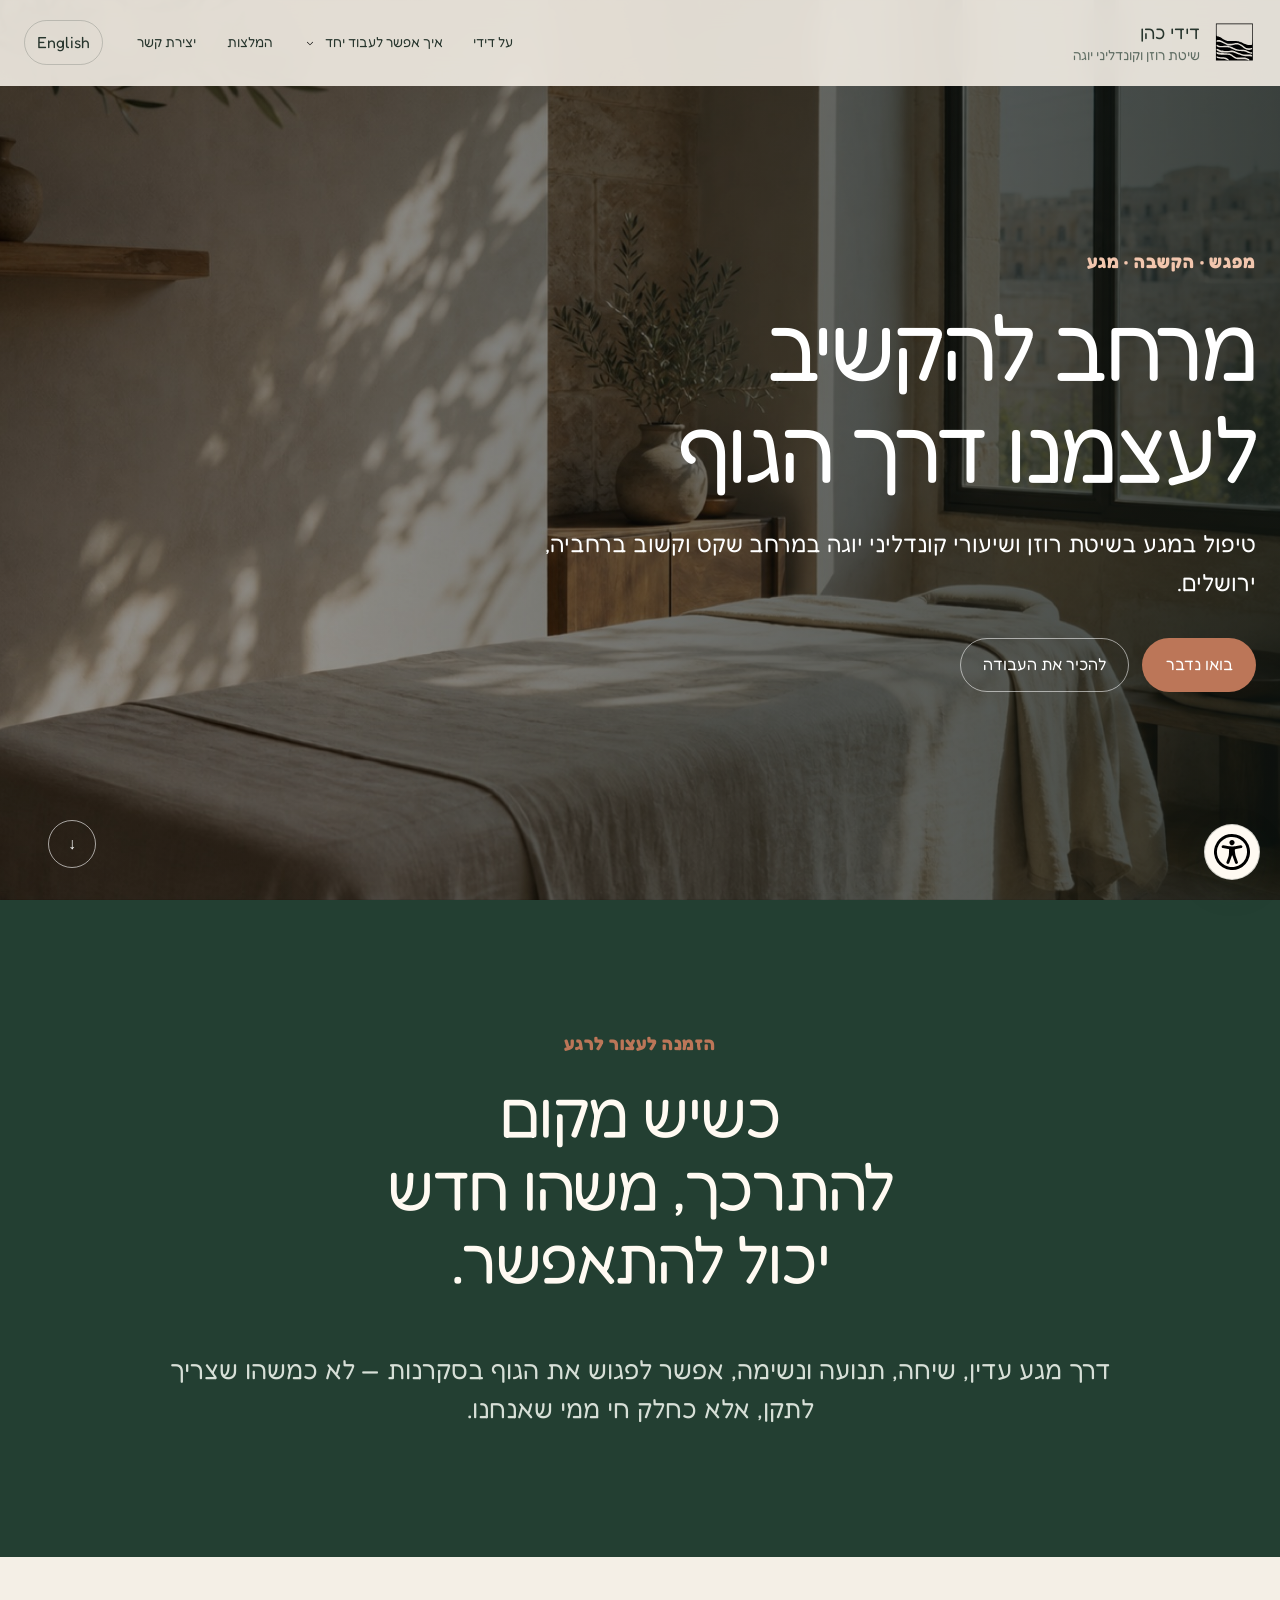
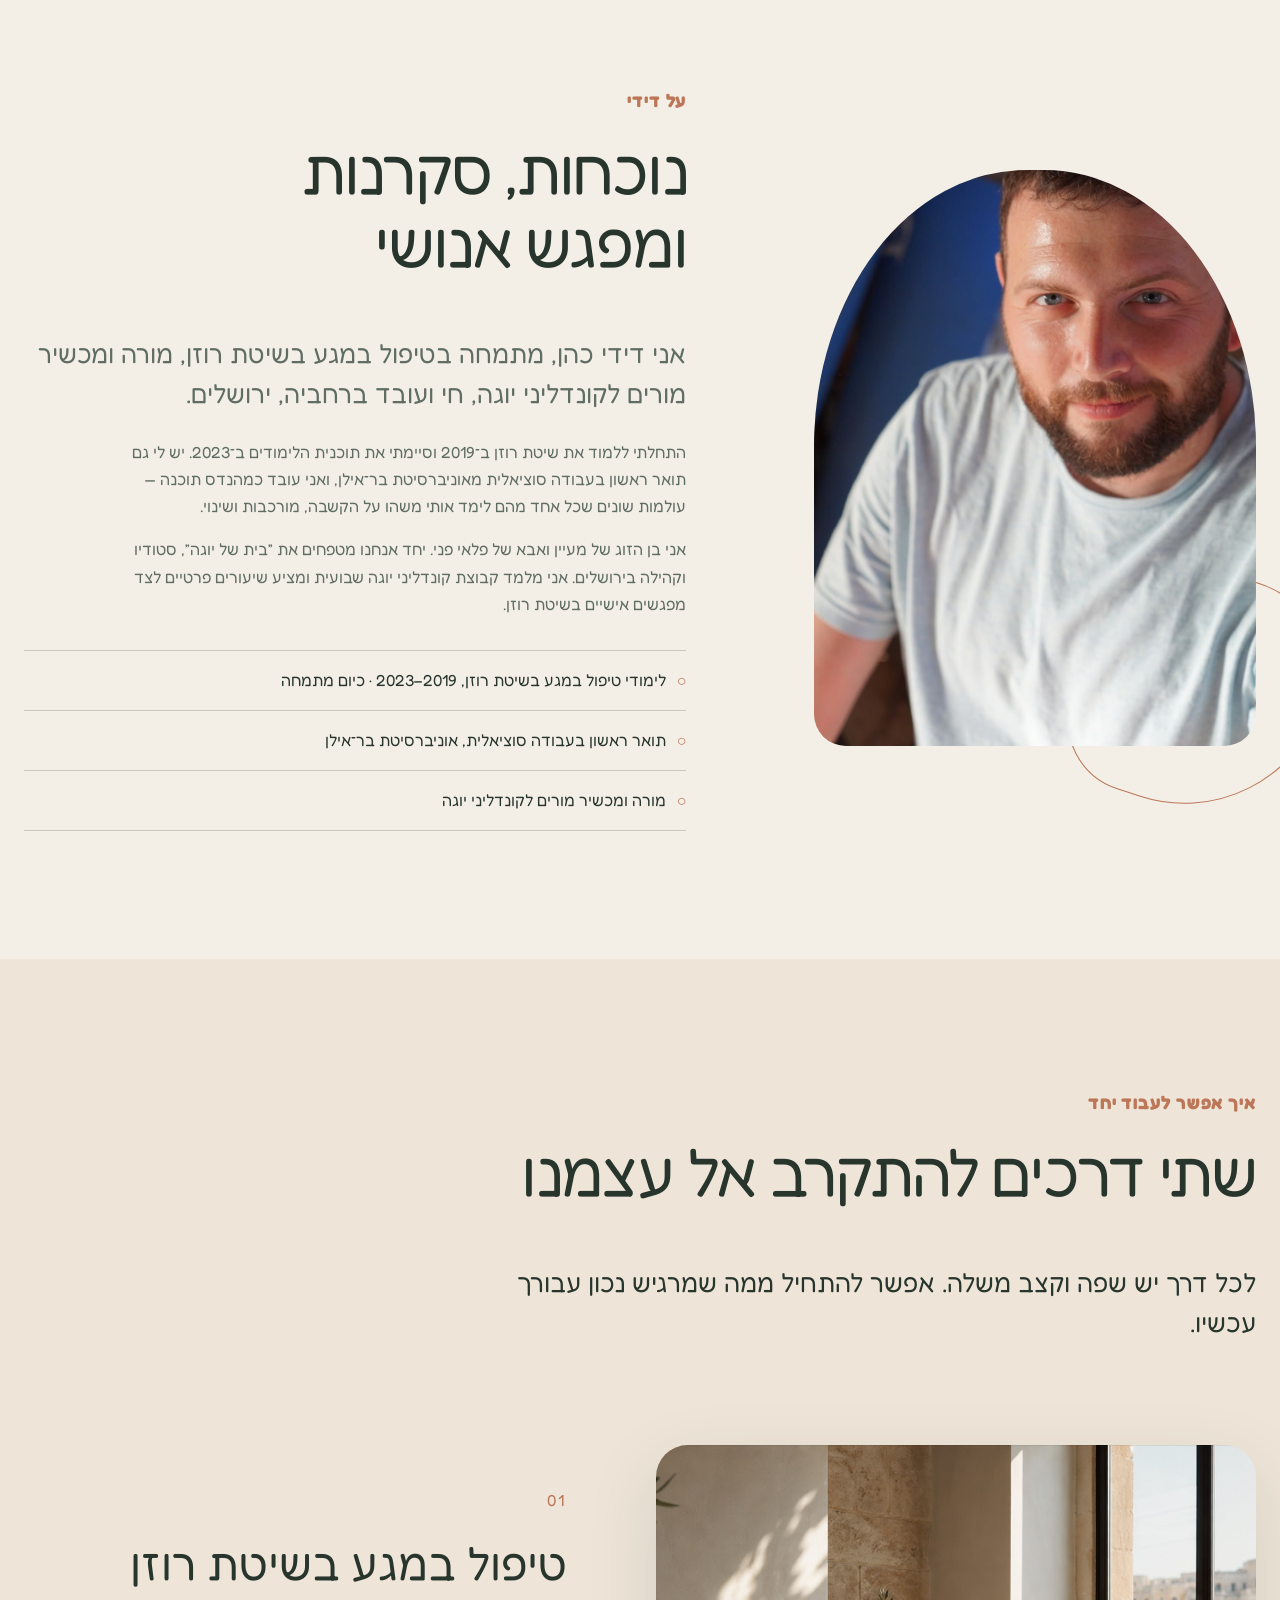
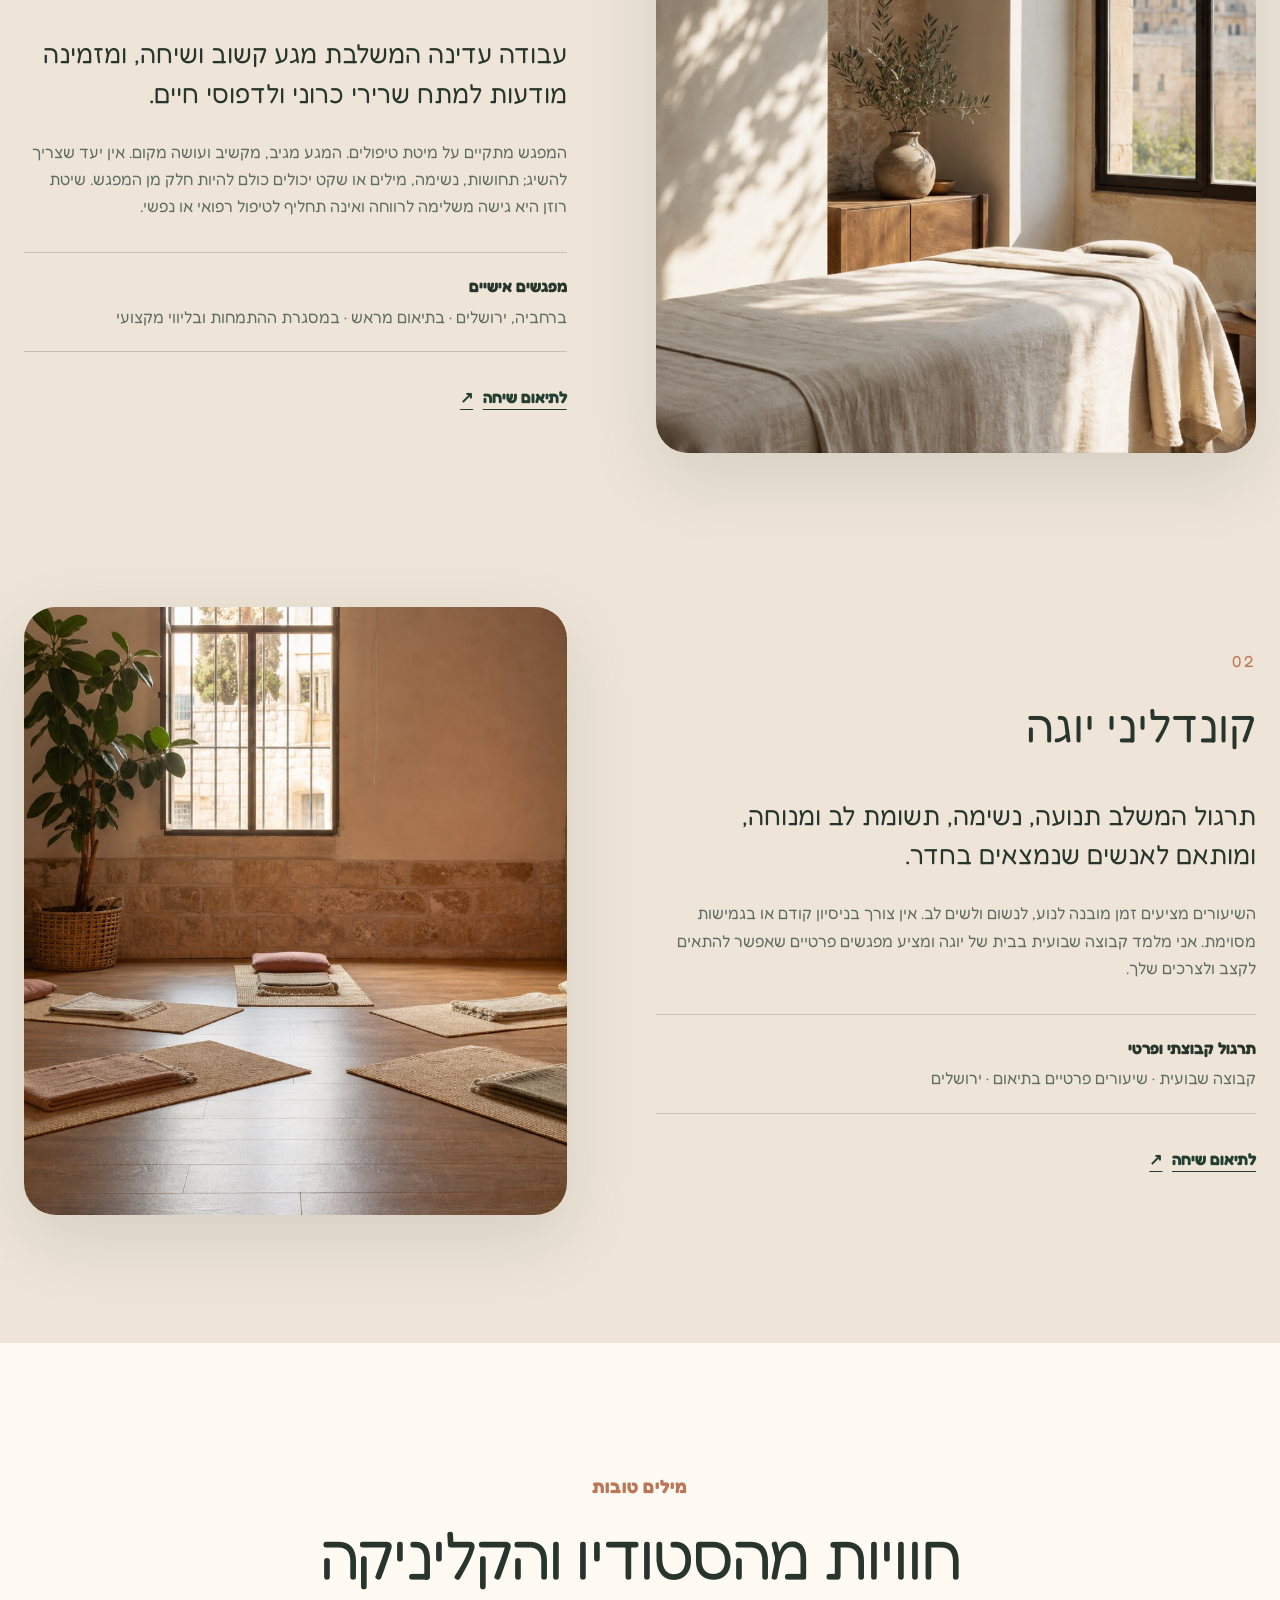
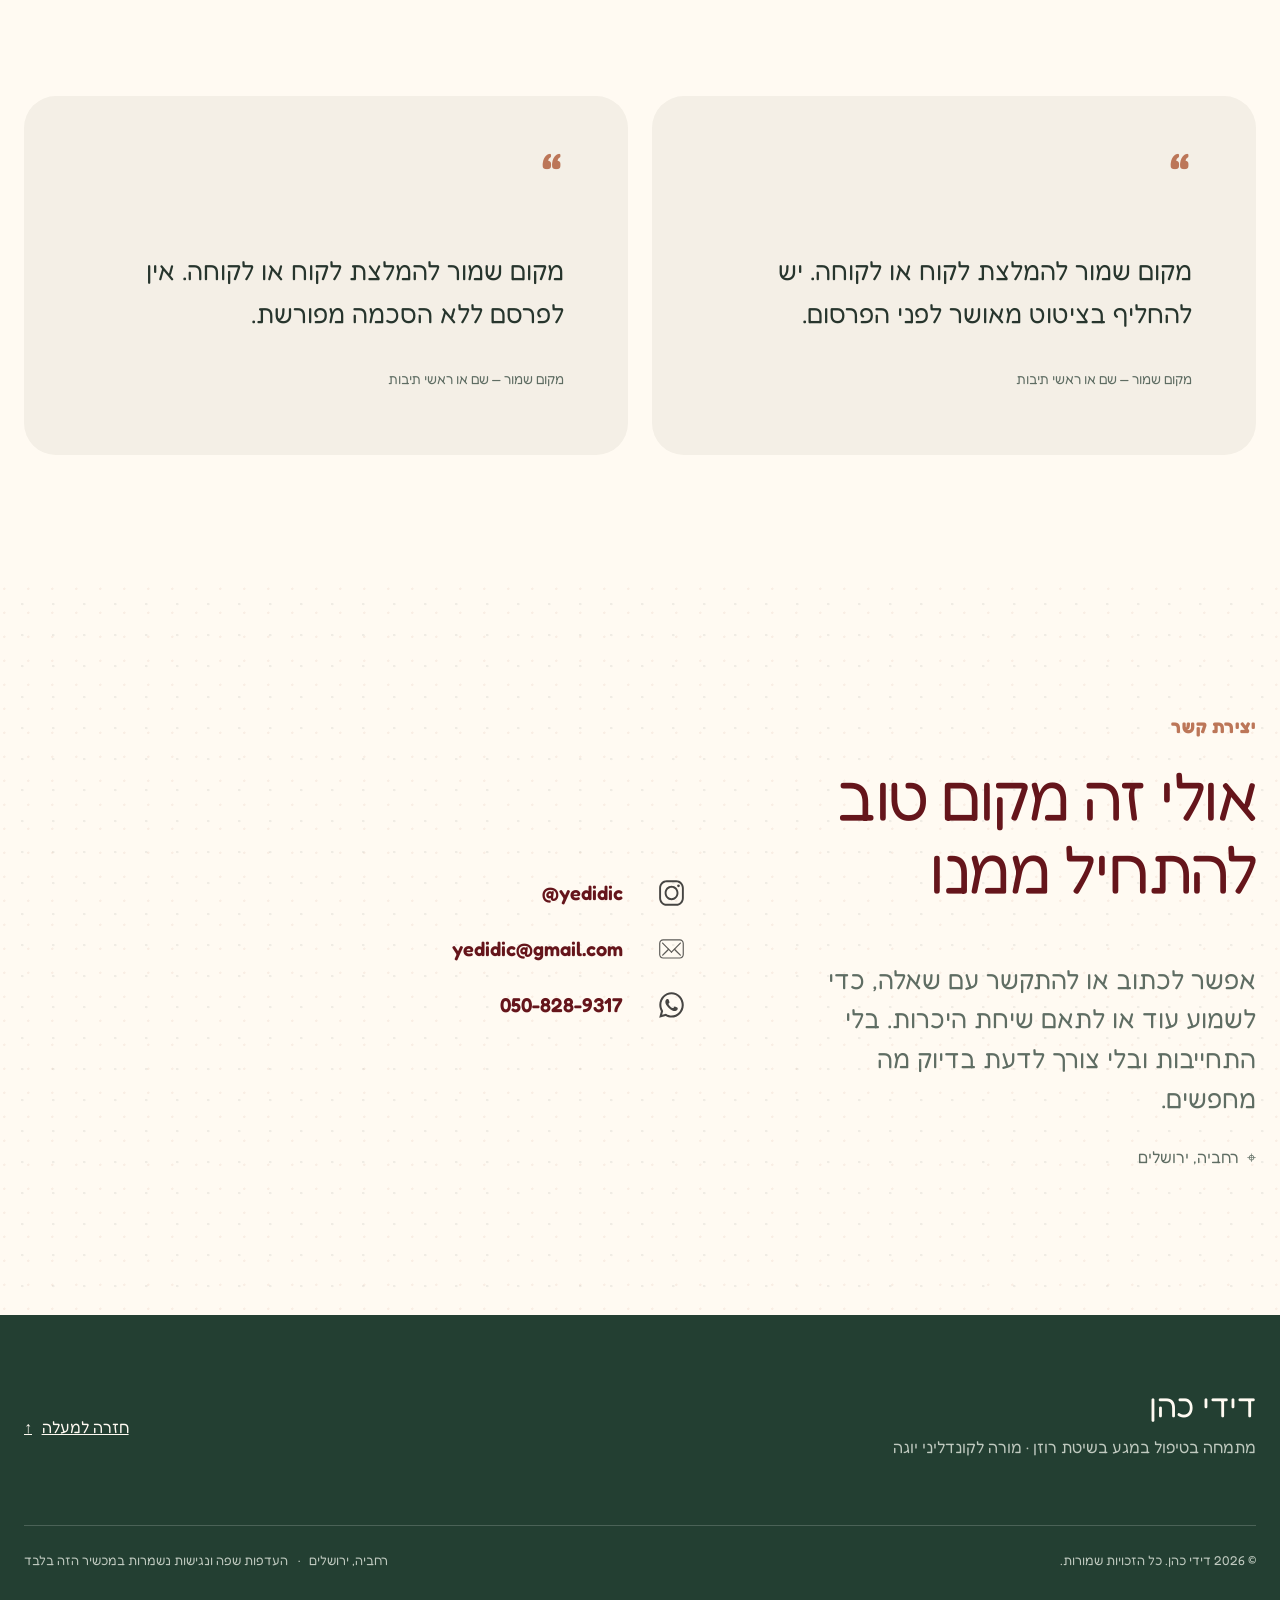
==== index.html @ ab50131e "Enhance accessibility panel close button styles for better usability" ====
<!doctype html>
<html lang="he" dir="rtl">
  <head>
    <meta charset="utf-8" />
    <meta name="viewport" content="width=device-width, initial-scale=1" />
    <meta name="theme-color" content="#f4efe6" />
    <meta
      name="description"
      content="Didi Cohen — Rosen Method Bodywork intern and Kundalini Yoga teacher in Rehavia, Jerusalem."
    />
    <meta property="og:type" content="website" />
    <meta
      property="og:title"
      content="Didi Cohen | Rosen Method &amp; Kundalini Yoga"
    />
    <meta
      property="og:description"
      content="A quiet space for body awareness, movement and meeting yourself."
    />
    <meta property="og:image" content="images/hero-room.jpg" />
    <link rel="canonical" href="https://example.com/" />
    <link
      rel="icon"
      href="images/rm-logo.svg?v=1"
      type="image/svg+xml"
      sizes="any"
    />
    <link
      rel="shortcut icon"
      href="images/rm-logo.svg?v=1"
      type="image/svg+xml"
    />
    <link rel="preconnect" href="https://fonts.googleapis.com" />
    <link rel="preconnect" href="https://fonts.gstatic.com" crossorigin />
    <link
      href="https://fonts.googleapis.com/css2?family=Fredoka:wght@300;400;500;600;700&amp;display=swap"
      rel="stylesheet"
    />
    <link rel="stylesheet" href="styles.css" />
    <title>Didi Cohen | Rosen Method &amp; Kundalini Yoga</title>
    <script type="application/ld+json" id="structured-data">
      {}
    </script>
    <script src="script.js" defer></script>
  </head>
  <body>
    <a class="skip-link" href="#main" data-i18n="a11y.skip"></a>

    <header class="site-header" id="top">
      <div class="shell header-inner">
        <a class="brand" href="#top" aria-label="" data-i18n-aria="brand.aria">
          <img
            class="brand-mark"
            src="images/rm-logo.svg"
            alt=""
            aria-hidden="true"
          />
          <span class="brand-copy">
            <strong data-i18n="brand.name"></strong>
            <small data-i18n="brand.role"></small>
          </span>
        </a>

        <button
          class="menu-toggle icon-button"
          type="button"
          aria-expanded="false"
          aria-controls="primary-navigation"
          data-i18n-aria="nav.openMenu"
        >
          <span></span><span></span><span></span>
        </button>

        <nav
          class="primary-nav"
          id="primary-navigation"
          aria-label=""
          data-i18n-aria="nav.aria"
        >
          <a href="#about" data-i18n="nav.about"></a>
          <div class="nav-group">
            <button
              class="nav-submenu-toggle"
              type="button"
              aria-expanded="false"
              aria-controls="services-menu"
            >
              <span data-i18n="nav.working"></span>
              <img
                class="submenu-chevron"
                src="icons/chevron-down.svg"
                alt=""
                aria-hidden="true"
              />
            </button>
            <div class="submenu" id="services-menu">
              <a href="#rosen" data-i18n="nav.rosen"></a>
              <a href="#yoga" data-i18n="nav.yoga"></a>
            </div>
          </div>
          <a href="#testimonials" data-i18n="nav.testimonials"></a>
          <a href="#contact" data-i18n="nav.contact"></a>
        </nav>

        <button
          class="language-switch"
          type="button"
          data-language-switch
          data-i18n="language.switch"
          data-i18n-aria="language.aria"
        ></button>
      </div>
    </header>

    <main id="main">
      <section class="hero" aria-labelledby="hero-title">
        <img
          class="hero-image"
          src="images/hero-room.jpg"
          alt=""
          data-i18n-alt="images.heroAlt"
        />
        <div class="hero-scrim"></div>
        <div class="shell hero-inner">
          <div class="hero-card reveal">
            <p class="eyebrow" data-i18n="hero.eyebrow"></p>
            <h1 id="hero-title" data-i18n="hero.title"></h1>
            <p class="hero-intro" data-i18n="hero.intro"></p>
            <div class="button-row">
              <a
                class="button button-primary"
                href="#contact"
                data-i18n="hero.primaryCta"
              ></a>
              <a
                class="button button-quiet"
                href="#working-together"
                data-i18n="hero.secondaryCta"
              ></a>
            </div>
          </div>
        </div>
        <a
          class="scroll-cue"
          href="#intro"
          aria-label=""
          data-i18n-aria="hero.scrollAria"
          ><span aria-hidden="true">↓</span></a
        >
      </section>

      <section class="intro section" id="intro" aria-labelledby="intro-title">
        <div class="shell narrow centered reveal">
          <p class="eyebrow" data-i18n="intro.eyebrow"></p>
          <h2 id="intro-title" data-i18n="intro.title"></h2>
          <p class="lead" data-i18n="intro.body"></p>
        </div>
      </section>

      <section class="about section" id="about" aria-labelledby="about-title">
        <div class="shell about-grid">
          <div class="about-visual reveal">
            <img
              class="about-portrait"
              src="images/didi.jpg"
              alt=""
              data-i18n-alt="images.didiAlt"
              loading="lazy"
            />
            <div class="organic-line"></div>
          </div>
          <div class="about-copy reveal">
            <p class="eyebrow" data-i18n="about.eyebrow"></p>
            <h2 id="about-title" data-i18n="about.title"></h2>
            <p class="lead" data-i18n="about.lead"></p>
            <p data-i18n="about.body1"></p>
            <p data-i18n="about.body2"></p>
            <ul
              class="credentials"
              aria-label=""
              data-i18n-aria="about.credentialsAria"
            >
              <li data-i18n="about.credential1"></li>
              <li data-i18n="about.credential2"></li>
              <li data-i18n="about.credential3"></li>
            </ul>
          </div>
        </div>
      </section>

      <section
        class="services section"
        id="working-together"
        aria-labelledby="services-title"
      >
        <div class="shell">
          <header class="section-heading reveal">
            <p class="eyebrow" data-i18n="services.eyebrow"></p>
            <h2 id="services-title" data-i18n="services.title"></h2>
            <p class="lead" data-i18n="services.intro"></p>
          </header>

          <article class="service-row reveal" id="rosen">
            <div class="service-image rosen-image">
              <img
                src="images/hero-room.jpg"
                alt=""
                data-i18n-alt="images.rosenAlt"
                loading="lazy"
              />
            </div>
            <div class="service-copy">
              <span class="service-number" aria-hidden="true">01</span>
              <h3 data-i18n="services.rosen.title"></h3>
              <p class="lead" data-i18n="services.rosen.lead"></p>
              <p data-i18n="services.rosen.body"></p>
              <div class="session-note">
                <strong data-i18n="services.rosen.noteTitle"></strong>
                <span data-i18n="services.rosen.note"></span>
              </div>
              <a class="text-link" href="#contact"
                ><span data-i18n="services.cta"></span
                ><span aria-hidden="true">↗</span></a
              >
            </div>
          </article>

          <article class="service-row service-row-reverse reveal" id="yoga">
            <div class="service-image">
              <img
                src="images/yoga-studio.jpg"
                alt=""
                data-i18n-alt="images.yogaAlt"
                loading="lazy"
              />
            </div>
            <div class="service-copy">
              <span class="service-number" aria-hidden="true">02</span>
              <h3 data-i18n="services.yoga.title"></h3>
              <p class="lead" data-i18n="services.yoga.lead"></p>
              <p data-i18n="services.yoga.body"></p>
              <div class="session-note">
                <strong data-i18n="services.yoga.noteTitle"></strong>
                <span data-i18n="services.yoga.note"></span>
              </div>
              <a class="text-link" href="#contact"
                ><span data-i18n="services.cta"></span
                ><span aria-hidden="true">↗</span></a
              >
            </div>
          </article>
        </div>
      </section>

      <section
        class="testimonials section"
        id="testimonials"
        aria-labelledby="testimonials-title"
      >
        <div class="shell">
          <header class="section-heading centered reveal">
            <p class="eyebrow" data-i18n="testimonials.eyebrow"></p>
            <h2 id="testimonials-title" data-i18n="testimonials.title"></h2>
            <p data-i18n="testimonials.placeholderNote"></p>
          </header>
          <div class="quote-grid">
            <figure class="quote-card reveal">
              <span class="quote-mark" aria-hidden="true">“</span>
              <blockquote data-i18n="testimonials.card1.quote"></blockquote>
              <figcaption data-i18n="testimonials.card1.author"></figcaption>
            </figure>
            <figure class="quote-card reveal">
              <span class="quote-mark" aria-hidden="true">“</span>
              <blockquote data-i18n="testimonials.card2.quote"></blockquote>
              <figcaption data-i18n="testimonials.card2.author"></figcaption>
            </figure>
          </div>
        </div>
      </section>

      <section
        class="contact section"
        id="contact"
        aria-labelledby="contact-title"
      >
        <div class="shell contact-grid">
          <div class="contact-copy reveal">
            <p class="eyebrow" data-i18n="contact.eyebrow"></p>
            <h2 id="contact-title" data-i18n="contact.title"></h2>
            <p class="lead" data-i18n="contact.body"></p>
            <p class="location">
              <span aria-hidden="true">⌖</span
              ><span data-i18n="contact.location"></span>
            </p>
          </div>
          <div class="contact-links reveal">
            <a data-contact="instagram" href="#">
              <span
                class="visually-hidden"
                data-i18n="contact.instagramLabel"
              ></span>
              <strong data-i18n="contact.instagramValue"></strong>
              <img
                class="contact-icon"
                src="icons/black-instagram-logo-3497.svg"
                alt=""
                aria-hidden="true"
              />
            </a>
            <a data-contact="email" href="#">
              <span
                class="visually-hidden"
                data-i18n="contact.emailLabel"
              ></span>
              <strong data-i18n="contact.emailValue"></strong>
              <img
                class="contact-icon"
                src="icons/mail-142.svg"
                alt=""
                aria-hidden="true"
              />
            </a>
            <a data-contact="whatsapp" href="#">
              <span
                class="visually-hidden"
                data-i18n="contact.whatsappLabel"
              ></span>
              <strong data-i18n="contact.whatsappValue"></strong>
              <img
                class="contact-icon"
                src="icons/whatsapp-4451.svg"
                alt=""
                aria-hidden="true"
              />
            </a>
          </div>
        </div>
      </section>
    </main>

    <footer class="site-footer">
      <div class="shell footer-main">
        <div>
          <strong data-i18n="brand.name"></strong>
          <p data-i18n="footer.status"></p>
        </div>
        <a href="#top" class="back-top"
          ><span data-i18n="footer.backTop"></span
          ><span aria-hidden="true">↑</span></a
        >
      </div>
      <div class="shell footer-meta">
        <span data-i18n="footer.copyright"></span>
        <div>
          <span data-i18n="footer.location"></span>
          <span aria-hidden="true">·</span>
          <span data-i18n="footer.storageNotice"></span>
        </div>
      </div>
    </footer>

    <button
      class="a11y-trigger floating-control"
      type="button"
      aria-expanded="false"
      aria-controls="a11y-panel"
      data-i18n-aria="a11y.openToolbar"
    >
      <img src="icons/accessibility-icon.svg" alt="" aria-hidden="true" />
    </button>
    <aside
      class="a11y-panel"
      id="a11y-panel"
      hidden
      aria-labelledby="a11y-title"
    >
      <div class="panel-header">
        <h2 id="a11y-title" data-i18n="a11y.title"></h2>
        <button
          class="panel-close"
          type="button"
          data-a11y-close
          data-i18n-aria="a11y.close"
        >
          <span>×</span>
        </button>
      </div>
      <div class="a11y-controls">
        <button type="button" data-a11y-action="font-up">
          <span aria-hidden="true">A+</span
          ><span data-i18n="a11y.fontUp"></span>
        </button>
        <button type="button" data-a11y-action="font-down">
          <span aria-hidden="true">A−</span
          ><span data-i18n="a11y.fontDown"></span>
        </button>
        <button type="button" data-a11y-action="contrast" aria-pressed="false">
          <span aria-hidden="true">◐</span
          ><span data-i18n="a11y.contrast"></span>
        </button>
        <button type="button" data-a11y-action="links" aria-pressed="false">
          <span aria-hidden="true">_</span><span data-i18n="a11y.links"></span>
        </button>
        <button type="button" data-a11y-action="motion" aria-pressed="false">
          <span aria-hidden="true">Ⅱ</span><span data-i18n="a11y.motion"></span>
        </button>
        <button type="button" data-a11y-action="reset">
          <span aria-hidden="true">↺</span><span data-i18n="a11y.reset"></span>
        </button>
      </div>
      <p class="panel-note" data-i18n="a11y.note"></p>
    </aside>

    <div class="live-region" aria-live="polite" aria-atomic="true"></div>
  </body>
</html>
---- styles.css ----
:root {
  --paper: #f4efe6;
  --paper-deep: #e9dfd0;
  --ink: #27352d;
  --ink-soft: #5f6d63;
  --forest: #233f32;
  --moss: #7d8c72;
  --clay: #bc7658;
  --cream: #fffaf2;
  --line: rgba(39, 53, 45, 0.2);
  --shadow: 0 24px 70px rgba(45, 54, 46, 0.13);
  --radius: 2rem;
  --font-scale: 1;
  --header-height: 5.4rem;
  color-scheme: light;
}

* {
  box-sizing: border-box;
}
html {
  scroll-behavior: smooth;
  scroll-padding-top: var(--header-height);
  font-size: calc(100% * var(--font-scale));
}
body {
  margin: 0;
  background: var(--paper);
  color: var(--ink);
  font-family: "Fredoka", Arial, sans-serif;
  line-height: 1.7;
}
body.menu-open {
  overflow: hidden;
}
img {
  display: block;
  width: 100%;
}
a {
  color: inherit;
}
button,
input {
  font: inherit;
}
button {
  color: inherit;
}
:focus-visible {
  outline: 3px solid var(--clay);
  outline-offset: 4px;
}
.visually-hidden {
  position: absolute;
  width: 1px;
  height: 1px;
  padding: 0;
  margin: -1px;
  overflow: hidden;
  clip: rect(0, 0, 0, 0);
  white-space: nowrap;
  border: 0;
}
::selection {
  background: var(--clay);
  color: white;
}

h1,
h2,
h3,
p {
  margin-top: 0;
}
h1,
h2,
h3 {
  font-family: "Fredoka", Arial, sans-serif;
  font-weight: 400;
  line-height: 1.14;
  text-wrap: balance;
}
h1 {
  font-size: clamp(3rem, 7vw, 6.8rem);
  letter-spacing: -0.045em;
}
h2 {
  font-size: clamp(2.3rem, 5vw, 4.8rem);
  letter-spacing: -0.035em;
}
h3 {
  font-size: clamp(2rem, 3.5vw, 3.4rem);
}
p {
  max-width: 65ch;
}

.shell {
  width: min(90rem, calc(100% - 3rem));
  margin-inline: auto;
}
.narrow {
  max-width: 60rem;
}
.centered {
  text-align: center;
  margin-inline: auto;
}

.centered .eyebrow {
  margin-inline: auto;
}
.section {
  padding-block: clamp(5.5rem, 10vw, 10rem);
}
.eyebrow {
  margin-bottom: 1.2rem;
  color: var(--clay);
  font-size: 1.125rem;
  font-weight: 700;
  letter-spacing: 0.17em;
  text-transform: uppercase;
}
html[dir="rtl"] .eyebrow {
  letter-spacing: 0.05em;
}
.lead {
  font-family: "Fredoka", Arial, sans-serif;
  font-size: clamp(1.25rem, 2vw, 1.65rem);
  line-height: 1.55;
}
.skip-link {
  position: fixed;
  z-index: 1000;
  inset-block-start: 0.75rem;
  inset-inline-start: 0.75rem;
  padding: 0.75rem 1rem;
  background: var(--ink);
  color: white;
  transform: translateY(-160%);
}
.skip-link:focus {
  transform: none;
}

.site-header {
  position: fixed;
  z-index: 50;
  inset: 0 0 auto;
  height: var(--header-height);
  background: rgba(244, 239, 230, 0.9);
  border-bottom: 1px solid transparent;
  backdrop-filter: blur(14px);
  transition:
    border-color 0.25s,
    box-shadow 0.25s;
}
.site-header.scrolled {
  border-color: var(--line);
  box-shadow: 0 8px 32px rgba(39, 53, 45, 0.06);
}
.header-inner {
  height: 100%;
  display: flex;
  align-items: center;
  gap: 2rem;
}
.brand {
  display: flex;
  align-items: center;
  gap: 0.8rem;
  text-decoration: none;
  margin-inline-end: auto;
}
.brand-mark {
  width: 2.7rem;
  height: 2.7rem;
  object-fit: contain;
  flex: 0 0 auto;
}
.brand-copy {
  display: grid;
  line-height: 1.1;
}
.brand-copy strong {
  font-family: "Fredoka", Arial, sans-serif;
  font-size: 1.125rem;
  font-weight: 400;
}
.brand-copy small {
  margin-top: 0.3rem;
  color: var(--ink-soft);
  font-size: 0.85rem;
}
.primary-nav {
  display: flex;
  align-items: center;
  gap: 1.6rem;
  font-size: 0.85rem;
}
.primary-nav > a,
.nav-submenu-toggle {
  text-decoration: none;
  border: 0;
  background: none;
  padding: 0.5rem 0.15rem;
  cursor: pointer;
}
.primary-nav > a:hover,
.nav-submenu-toggle:hover {
  color: var(--clay);
}
.nav-group {
  position: relative;
}
.nav-submenu-toggle {
  display: flex;
  align-items: center;
  gap: 0.4rem;
}
.submenu-chevron {
  width: 1rem;
  height: 1rem;
  transition: transform 0.2s ease;
}
.nav-submenu-toggle[aria-expanded="true"] .submenu-chevron {
  transform: rotate(180deg);
}
.submenu {
  position: absolute;
  inset-block-start: calc(100% + 0.6rem);
  inset-inline-start: 50%;
  min-width: 12rem;
  padding: 0.6rem;
  background: var(--cream);
  border: 1px solid var(--line);
  border-radius: 1rem;
  box-shadow: var(--shadow);
  transform: translate(-50%, 0.5rem);
  opacity: 0;
  visibility: hidden;
  transition: 0.2s;
}
html[dir="rtl"] .submenu {
  transform: translate(50%, 0.5rem);
}
.nav-group:hover .submenu,
.nav-group:focus-within .submenu,
.nav-group.is-open .submenu {
  opacity: 1;
  visibility: visible;
  transform: translate(-50%, 0);
}
html[dir="rtl"] .nav-group:hover .submenu,
html[dir="rtl"] .nav-group:focus-within .submenu,
html[dir="rtl"] .nav-group.is-open .submenu {
  transform: translate(50%, 0);
}
.submenu a {
  display: block;
  padding: 0.65rem 0.75rem;
  border-radius: 0.65rem;
  text-decoration: none;
}
.submenu a:hover {
  background: var(--paper);
}
.language-switch {
  min-width: 3.3rem;
  border: 1px solid var(--line);
  border-radius: 999px;
  padding: 0.5rem 0.75rem;
  background: transparent;
  cursor: pointer;
}
.language-switch:hover {
  border-color: var(--ink);
}
.menu-toggle {
  display: none;
}

.hero {
  position: relative;
  min-height: 100svh;
  display: flex;
  align-items: end;
  overflow: hidden;
  background: var(--forest);
}
.hero-image,
.hero-scrim {
  position: absolute;
  inset: 0;
  height: 100%;
  object-fit: cover;
}
.hero-scrim {
  background:
    linear-gradient(rgba(0, 0, 0, 0.4), rgba(0, 0, 0, 0.4)),
    linear-gradient(
      90deg,
      rgba(25, 40, 32, 0.05) 25%,
      rgba(25, 40, 32, 0.66) 100%
    );
}
html[dir="ltr"] .hero-scrim {
  background:
    linear-gradient(rgba(0, 0, 0, 0.4), rgba(0, 0, 0, 0.4)),
    linear-gradient(
      270deg,
      rgba(25, 40, 32, 0.05) 25%,
      rgba(25, 40, 32, 0.66) 100%
    );
}
.hero-inner {
  position: relative;
  z-index: 1;
  margin-top: auto;
  margin-bottom: auto;
  padding-block: calc(var(--header-height) + 5rem) clamp(4rem, 10vw, 8rem);
}
.hero-card {
  width: min(48rem, 70%);
  color: white;
}
.hero-card .eyebrow {
  color: #f2c6ae;
}
.hero-card h1 {
  margin-bottom: 1.5rem;
}
.hero-intro {
  font-size: clamp(1.15rem, 1.8vw, 1.45rem);
}
.button-row {
  display: flex;
  flex-wrap: wrap;
  gap: 0.8rem;
  margin-top: 2.2rem;
}
.button {
  display: inline-flex;
  align-items: center;
  justify-content: center;
  min-height: 3.2rem;
  padding: 0.8rem 1.4rem;
  border: 1px solid transparent;
  border-radius: 999px;
  text-decoration: none;
  cursor: pointer;
  transition:
    transform 0.2s,
    background 0.2s,
    color 0.2s;
}
.button:hover {
  transform: translateY(-2px);
}
.button-primary {
  background: var(--clay);
  color: #fff;
}
.button-primary:hover {
  background: #a96047;
}
.button-quiet {
  border-color: rgba(255, 255, 255, 0.55);
  color: white;
}
.button-quiet:hover {
  background: white;
  color: var(--ink);
}
.button-outline {
  border-color: var(--line);
  background: transparent;
}
.scroll-cue {
  position: absolute;
  z-index: 2;
  inset-block-end: 2rem;
  inset-inline-end: 3rem;
  width: 3rem;
  aspect-ratio: 1;
  display: grid;
  place-items: center;
  border: 1px solid rgba(255, 255, 255, 0.6);
  border-radius: 50%;
  color: white;
  text-decoration: none;
}

.intro {
  background: var(--forest);
  color: var(--cream);
}
.intro h2 {
  max-width: 17ch;
  margin-inline: auto;
}
.intro .lead {
  margin: 2rem auto 0;
  color: #d7dfd7;
}

.about {
  overflow: hidden;
}
.about-grid {
  display: grid;
  grid-template-columns: minmax(18rem, 0.8fr) 1.2fr;
  gap: clamp(4rem, 10vw, 10rem);
  align-items: center;
}
.about-visual {
  position: relative;
}
.about-portrait {
  position: relative;
  z-index: 1;
  height: 36rem;
  object-fit: cover;
  object-position: 64% center;
  border-radius: 48% 48% 2rem 2rem;
}
.organic-line {
  position: absolute;
  width: 15rem;
  height: 15rem;
  inset-block-end: -4rem;
  inset-inline-start: -4rem;
  border: 1px solid var(--clay);
  border-radius: 50% 40% 60% 30%;
  transform: rotate(18deg);
}
.about-copy > p:not(.eyebrow) {
  color: var(--ink-soft);
}
.about-copy .lead {
  color: var(--ink);
}
.credentials {
  list-style: none;
  margin: 2rem 0 0;
  padding: 0;
  border-top: 1px solid var(--line);
}
.credentials li {
  padding: 1rem 0;
  border-bottom: 1px solid var(--line);
}
.credentials li::before {
  content: "○";
  margin-inline-end: 0.7rem;
  color: var(--clay);
}

.services {
  background: #eee5d8;
}
.section-heading {
  max-width: 49rem;
  margin-bottom: clamp(4rem, 8vw, 7rem);
}
.section-heading.centered {
  margin-inline: auto;
}
.service-row {
  display: grid;
  grid-template-columns: 1.05fr 0.95fr;
  align-items: center;
  gap: clamp(2.5rem, 7vw, 7rem);
  margin-bottom: clamp(6rem, 12vw, 12rem);
}
.service-row:last-child {
  margin-bottom: 0;
}
.service-row-reverse .service-image {
  order: 2;
}
.service-image {
  overflow: hidden;
  min-height: 38rem;
  border-radius: var(--radius);
  box-shadow: var(--shadow);
}
.service-image img {
  height: 100%;
  min-height: 38rem;
  object-fit: cover;
  transition: transform 1s ease;
}
.service-row:hover .service-image img {
  transform: scale(1.025);
}
.rosen-image img {
  object-position: 62% center;
}
.service-number {
  display: inline-block;
  margin-bottom: 1.5rem;
  color: var(--clay);
  font-size: 1rem;
  letter-spacing: 0.15em;
}
.service-copy > p {
  color: var(--ink-soft);
}
.service-copy .lead {
  color: var(--ink);
}
.session-note {
  display: grid;
  gap: 0.2rem;
  margin: 2rem 0;
  padding: 1.25rem 0;
  border-block: 1px solid var(--line);
}
.session-note span {
  color: var(--ink-soft);
}
.text-link {
  display: inline-flex;
  align-items: center;
  gap: 0.6rem;
  color: var(--forest);
  font-weight: 700;
  text-underline-offset: 0.35rem;
}

.testimonials {
  background: var(--cream);
}
.testimonials .section-heading p:last-child {
  color: var(--ink-soft);
}
.quote-grid {
  display: grid;
  grid-template-columns: repeat(2, 1fr);
  gap: 1.5rem;
}
.quote-card {
  position: relative;
  margin: 0;
  padding: clamp(2rem, 5vw, 4rem);
  background: var(--paper);
  border-radius: var(--radius);
}
.quote-mark {
  color: var(--clay);
  font-family: "Fredoka", Arial, sans-serif;
  font-size: 5rem;
  line-height: 0.5;
}
.quote-card blockquote {
  margin: 2rem 0;
  font-family: "Fredoka", Arial, sans-serif;
  font-size: clamp(1.3rem, 2vw, 1.65rem);
}
.quote-card figcaption {
  color: var(--ink-soft);
  font-size: 0.85rem;
}

.contact {
  background-color: var(--cream);
  background-image:
    radial-gradient(
      circle at 18% 24%,
      rgba(188, 118, 88, 0.09) 0 1px,
      transparent 1.5px
    ),
    radial-gradient(
      circle at 72% 68%,
      rgba(39, 53, 45, 0.07) 0 1px,
      transparent 1.5px
    );
  background-size:
    24px 24px,
    31px 31px;
  color: #65151b;
}
.contact-grid {
  display: grid;
  grid-template-columns: 0.8fr 1.2fr;
  gap: clamp(3rem, 8vw, 8rem);
  align-items: center;
}
.contact .eyebrow {
  color: var(--clay);
}
.contact-copy .lead {
  color: var(--ink-soft);
}
.location {
  display: flex;
  gap: 0.5rem;
  align-items: center;
  color: var(--ink-soft);
}
.contact-links {
  display: grid;
  gap: clamp(0.7rem, 2vw, 1.2rem);
  align-content: center;
}
.contact-links a {
  display: grid;
  grid-template-columns: minmax(0, 1fr) clamp(2.25rem, 4vw, 3.2rem);
  align-items: center;
  gap: clamp(0.8rem, 2vw, 1.4rem);
  padding: 0.35rem 0.3rem;
  color: #65151b;
  direction: ltr;
  text-decoration: none;
  transition:
    transform 0.2s ease,
    opacity 0.2s ease;
}
.contact-links a:hover {
  text-decoration: underline;
}

.contact-links strong {
  justify-self: end;
  font-size: 1.25rem;
  font-weight: 600;
  line-height: 1.1;
  text-align: end;
  overflow-wrap: anywhere;
}
.contact-icon {
  width: 100%;
  height: auto;
  max-height: 1.6rem;
  object-fit: contain;
  opacity: 0.72;
}

.site-footer {
  padding-block: 4rem 2rem;
  background: var(--forest);
  color: var(--cream);
}
.footer-main,
.footer-meta {
  display: flex;
  justify-content: space-between;
  gap: 2rem;
}
.footer-main strong {
  font-family: "Fredoka", Arial, sans-serif;
  font-size: 2rem;
  font-weight: 400;
}
.footer-main p,
.footer-meta {
  color: #bfc9bf;
}
.back-top {
  display: flex;
  gap: 0.6rem;
  align-items: center;
}
.footer-meta {
  margin-top: 3rem;
  padding-top: 1.5rem;
  border-top: 1px solid rgba(255, 255, 255, 0.18);
  font-size: 0.8rem;
}
.footer-meta div {
  display: flex;
  gap: 0.6rem;
}

.floating-control {
  position: fixed;
  z-index: 55;
  inset-inline-start: 1.25rem;
  inset-block-end: 1.25rem;
  width: 3.5rem;
  aspect-ratio: 1;
  border: 1px solid var(--line);
  border-radius: 50%;
  background: var(--cream);
  box-shadow: 0 10px 30px rgba(39, 53, 45, 0.18);
  cursor: pointer;
  font-weight: 700;
}
.a11y-trigger img {
  display: block;
  width: 2.2rem;
  height: 2.2rem;
  margin: auto;
}
.a11y-panel {
  position: fixed;
  z-index: 80;
  inset-inline-start: 1.25rem;
  inset-block-end: 5.5rem;
  width: min(23rem, calc(100% - 2.5rem));
  padding: 1.25rem;
  background: var(--cream);
  border: 1px solid var(--line);
  border-radius: 1.3rem;
  box-shadow: var(--shadow);
}
.panel-header {
  display: flex;
  justify-content: space-between;
  align-items: center;
  gap: 1rem;
}
.panel-header h2 {
  margin: 0;
  font-size: 1.5rem;
}
.panel-close {
  width: 2.4rem;
  height: 2.4rem;
  display: flex;
  justify-content: center;
  align-items: center;
  aspect-ratio: 1;
  border: 0;
  border-radius: 50%;
  background: var(--paper-deep);
  cursor: pointer;
  font-size: 1.5rem;
}
.panel-close span {
  margin-top: -0.2rem;
}
.a11y-controls {
  display: grid;
  grid-template-columns: repeat(2, 1fr);
  gap: 0.6rem;
  margin-top: 1rem;
}
.a11y-controls button {
  display: grid;
  place-items: center;
  gap: 0.25rem;
  min-height: 4.7rem;
  padding: 0.6rem;
  border: 1px solid var(--line);
  border-radius: 0.8rem;
  background: transparent;
  cursor: pointer;
  font-size: 0.8rem;
}
.a11y-controls button[aria-pressed="true"] {
  background: var(--forest);
  color: white;
}
.panel-note {
  margin: 1rem 0 0;
  color: var(--ink-soft);
  font-size: 0.75rem;
}

.live-region {
  position: absolute;
  width: 1px;
  height: 1px;
  overflow: hidden;
  clip: rect(0 0 0 0);
}

.reveal {
  opacity: 0;
  transform: translateY(1.5rem);
  transition:
    opacity 0.7s ease,
    transform 0.7s ease;
}
.reveal.is-visible {
  opacity: 1;
  transform: none;
}
body.reduce-motion *,
body.reduce-motion *::before,
body.reduce-motion *::after {
  scroll-behavior: auto !important;
  animation: none !important;
  transition: none !important;
}
body.high-contrast {
  --paper: #fff;
  --paper-deep: #eee;
  --cream: #fff;
  --ink: #000;
  --ink-soft: #1d1d1d;
  --forest: #000;
  --clay: #8f2b00;
  --line: #000;
}
body.highlight-links a {
  text-decoration: underline !important;
  text-decoration-thickness: 3px !important;
  text-underline-offset: 0.25em;
}

@media (max-width: 920px) {
  .menu-toggle {
    display: grid;
    width: 3rem;
    aspect-ratio: 1;
    place-content: center;
    gap: 0.3rem;
    border: 0;
    background: transparent;
  }
  .menu-toggle span {
    width: 1.4rem;
    height: 1px;
    background: var(--ink);
  }
  .language-switch {
    order: -1;
  }
  .primary-nav {
    position: fixed;
    inset: var(--header-height) 0 0;
    display: none;
    align-items: stretch;
    flex-direction: column;
    gap: 0.2rem;
    padding: 2rem 1.5rem;
    background: var(--paper);
    font-size: 1.3rem;
    overflow-y: auto;
  }
  .primary-nav.is-open {
    display: flex;
  }
  .primary-nav > a,
  .nav-submenu-toggle {
    width: 100%;
    padding: 1rem 0;
    text-align: start;
    border-bottom: 1px solid var(--line);
  }
  .nav-submenu-toggle {
    justify-content: space-between;
  }
  .submenu {
    position: static;
    display: none;
    min-width: 0;
    padding: 0.4rem 1rem;
    box-shadow: none;
    border: 0;
    background: transparent;
    transform: none !important;
    opacity: 1;
    visibility: visible;
  }
  .nav-group.is-open .submenu {
    display: block;
  }
  .hero-card {
    width: min(40rem, 90%);
  }
  .about-grid,
  .contact-grid {
    grid-template-columns: 1fr;
  }
  .about-visual {
    max-width: 32rem;
  }
  .service-row {
    grid-template-columns: 1fr;
  }
  .service-row-reverse .service-image {
    order: 0;
  }
  .service-image,
  .service-image img {
    min-height: 28rem;
  }
  .quote-grid {
    grid-template-columns: 1fr;
  }
}

@media (max-width: 600px) {
  :root {
    --header-height: 4.7rem;
  }
  .shell {
    width: min(100% - 1.5rem, 90rem);
  }
  .brand-copy small {
    display: none;
  }
  .brand-mark {
    width: 2.35rem;
    height: 2.35rem;
  }
  .header-inner {
    gap: 0.6rem;
  }
  .hero-inner {
    padding-bottom: 5rem;
  }
  .hero-card {
    width: 100%;
  }
  .hero h1 {
    font-size: clamp(2.8rem, 14vw, 4.6rem);
  }
  .hero-scrim {
    background:
      linear-gradient(rgba(0, 0, 0, 0.4), rgba(0, 0, 0, 0.4)),
      linear-gradient(0deg, rgba(25, 40, 32, 0.78), rgba(25, 40, 32, 0.05) 75%);
  }
  html[dir="ltr"] .hero-scrim {
    background:
      linear-gradient(rgba(0, 0, 0, 0.4), rgba(0, 0, 0, 0.4)),
      linear-gradient(0deg, rgba(25, 40, 32, 0.78), rgba(25, 40, 32, 0.05) 75%);
  }
  .scroll-cue {
    display: none;
  }
  .button-row {
    align-items: stretch;
    flex-direction: column;
  }
  .about-portrait {
    height: 28rem;
  }
  .service-image,
  .service-image img {
    min-height: 22rem;
  }
  .footer-main,
  .footer-meta {
    flex-direction: column;
  }
  .a11y-trigger {
    inset-block-end: 0.75rem;
    inset-inline-start: 0.75rem;
  }
}

@media (prefers-reduced-motion: reduce) {
  html {
    scroll-behavior: auto;
  }
  *,
  *::before,
  *::after {
    animation-duration: 0.01ms !important;
    animation-iteration-count: 1 !important;
    transition-duration: 0.01ms !important;
  }
  .reveal {
    opacity: 1;
    transform: none;
  }
}
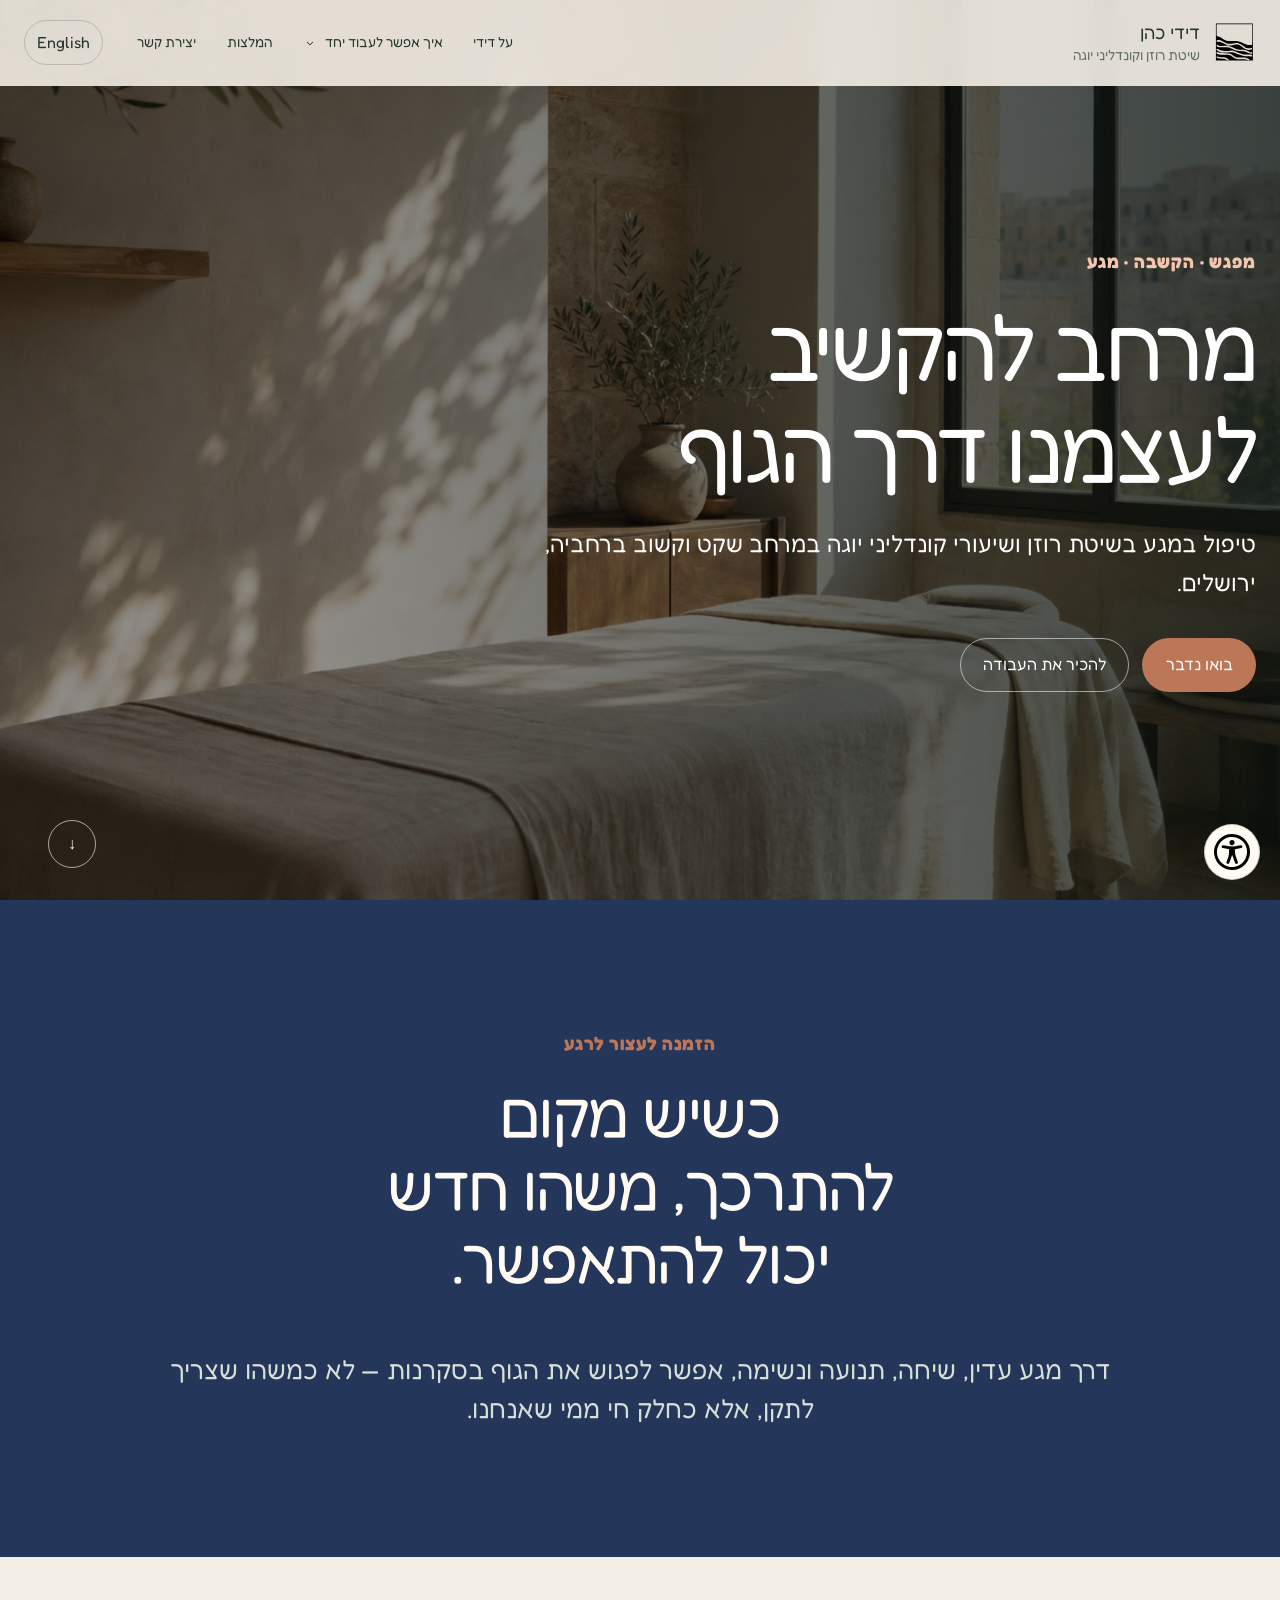
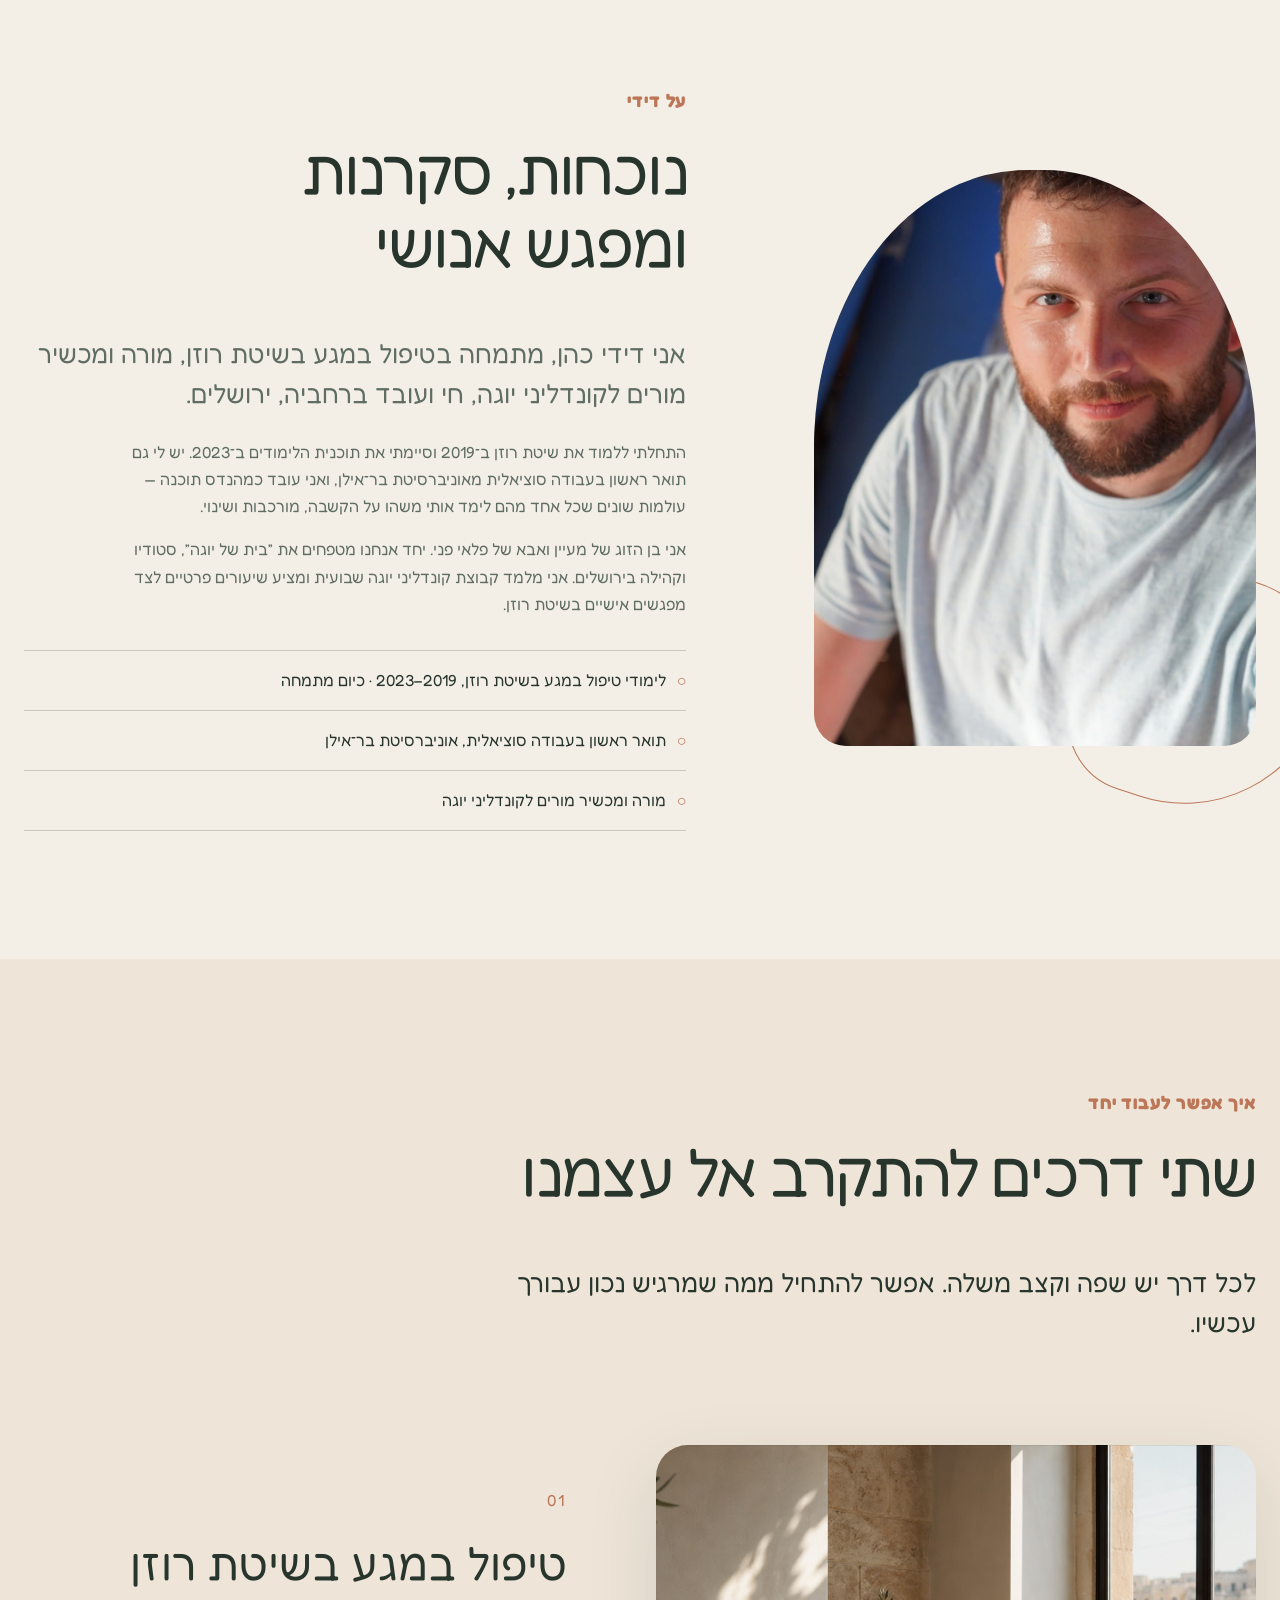
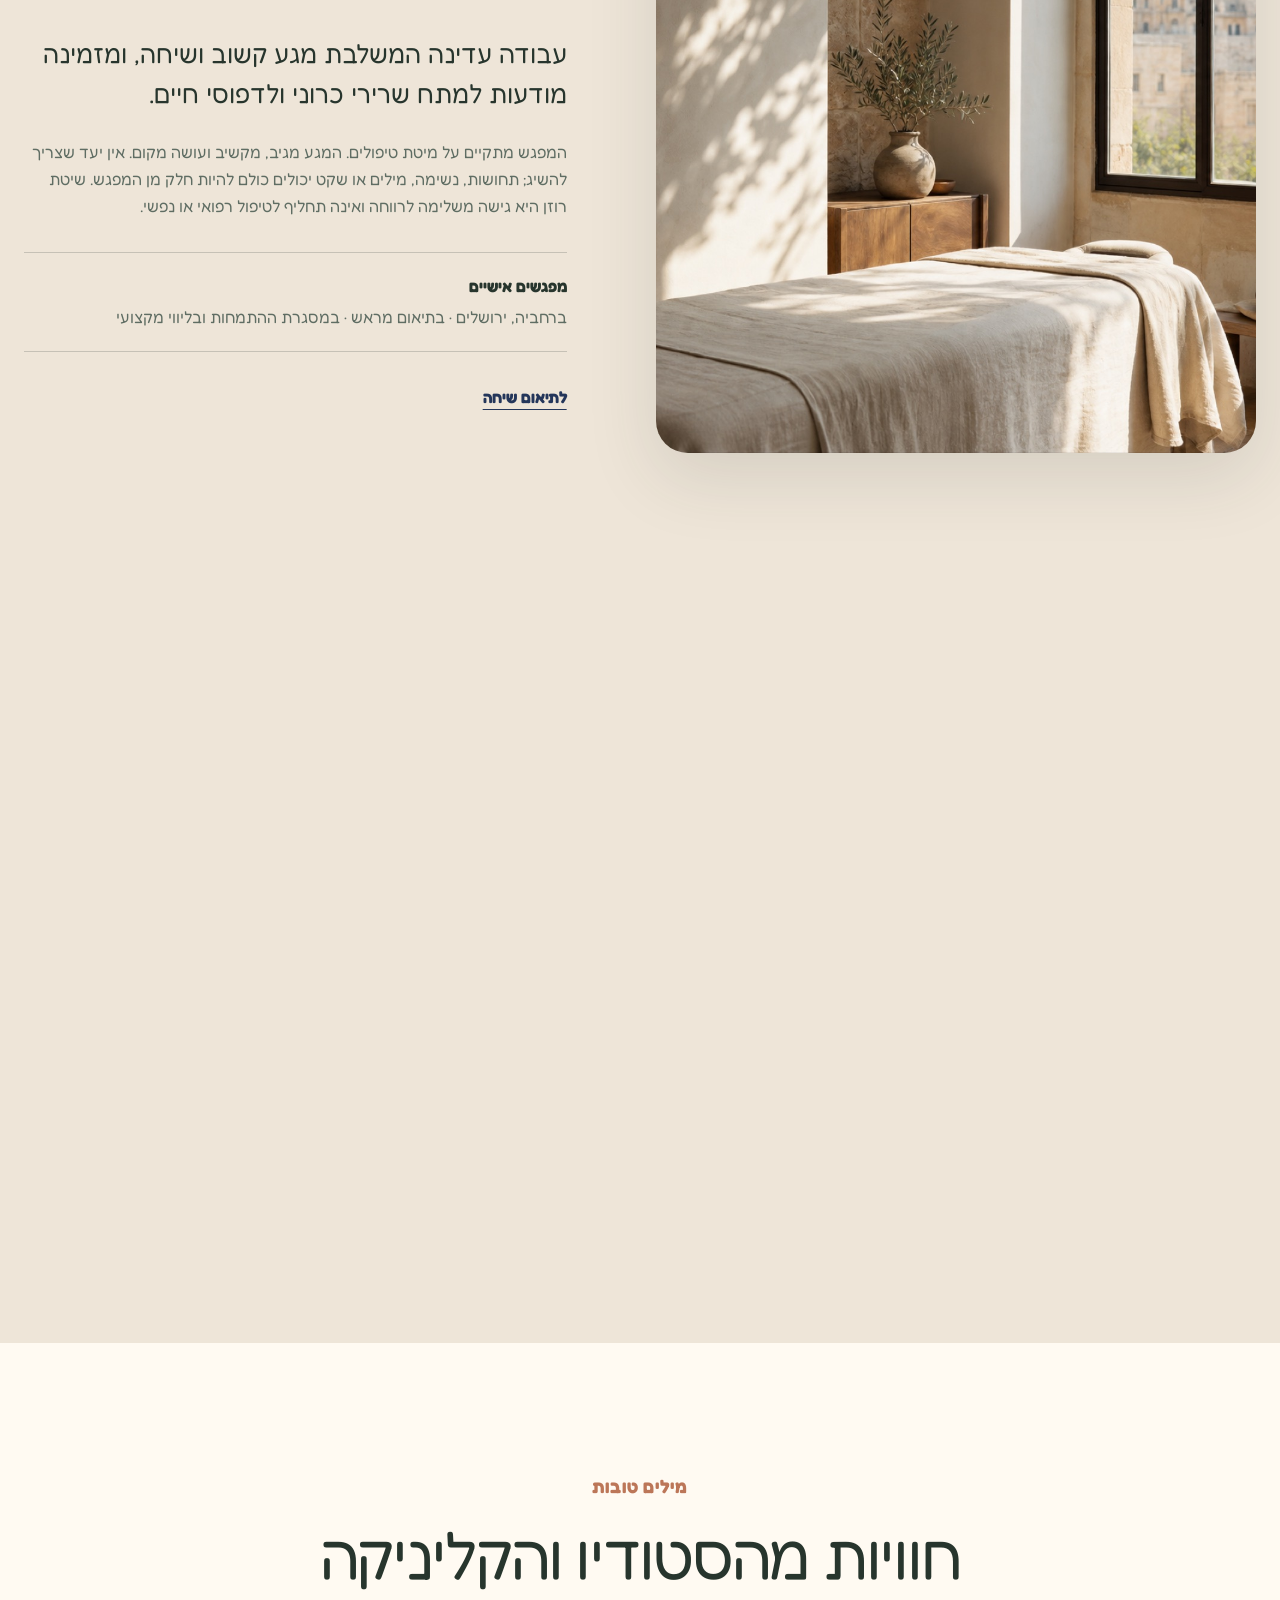
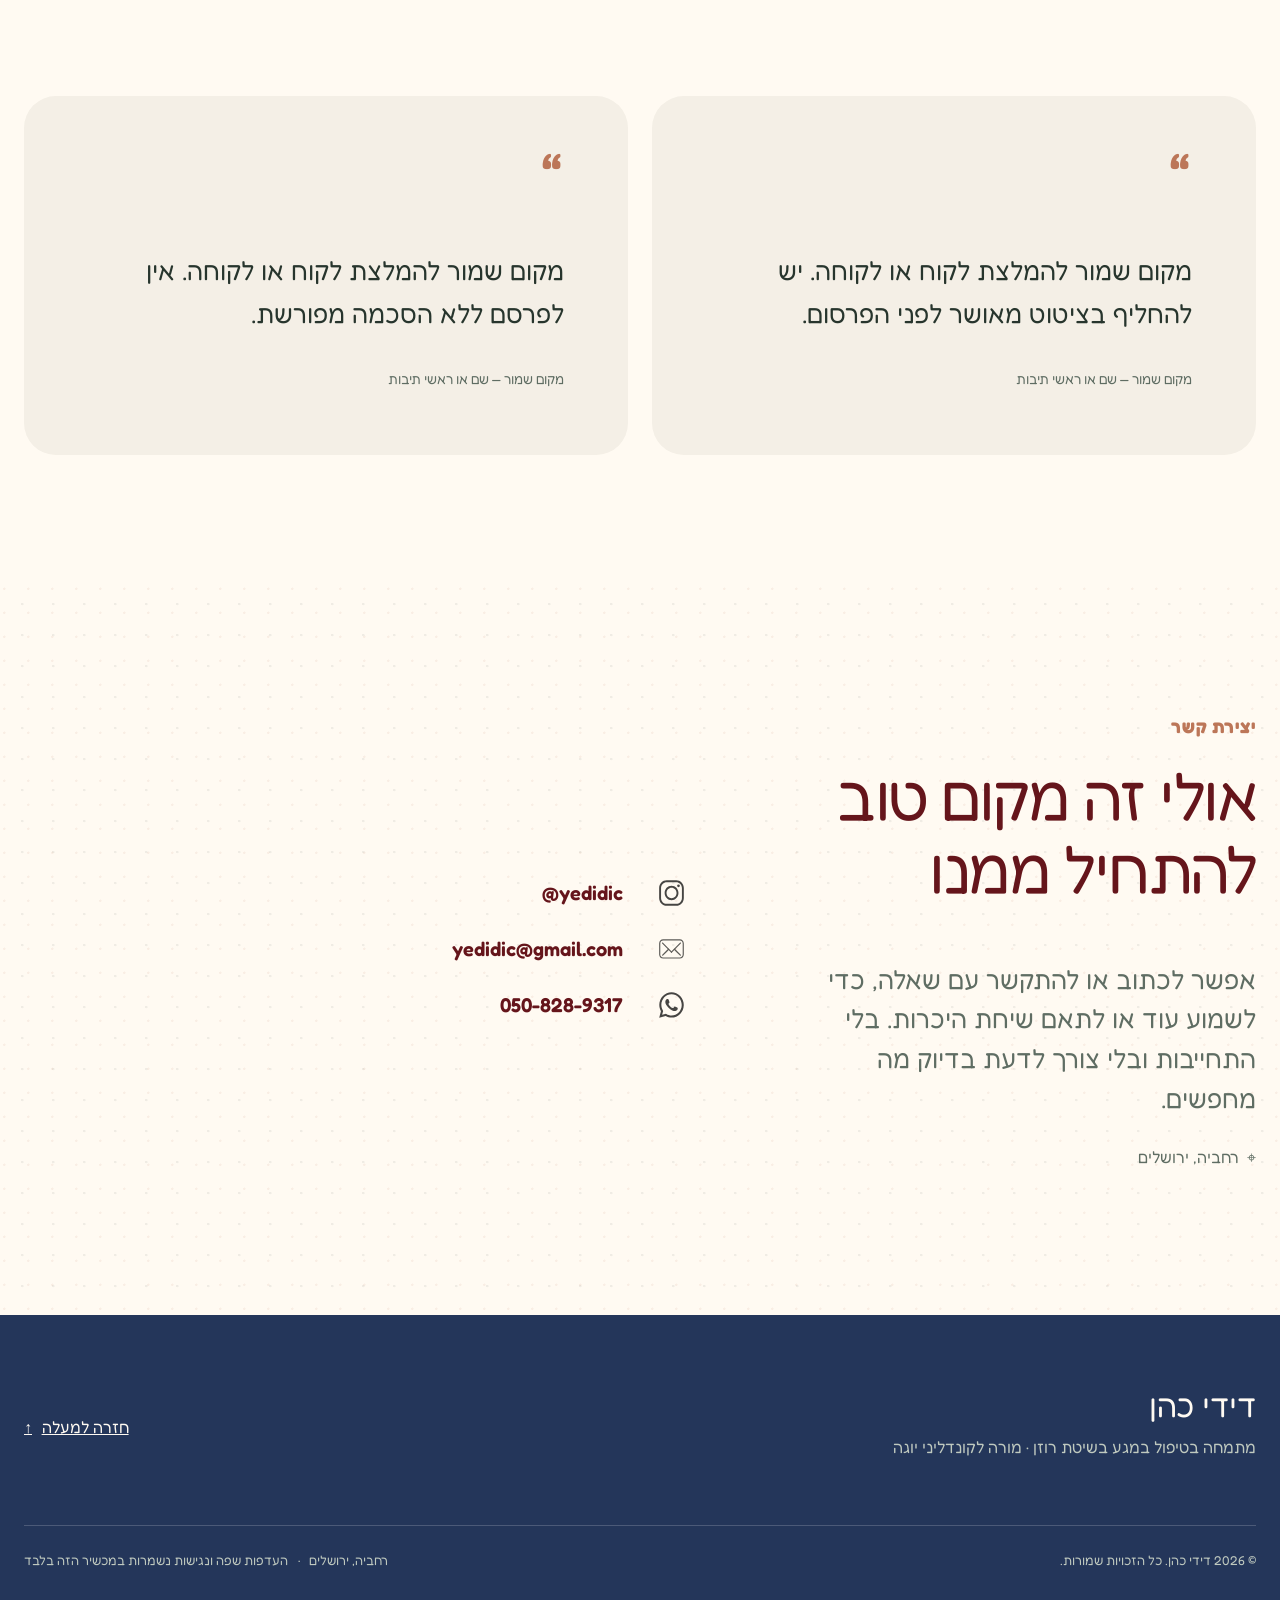
==== commit b3a80578: "Refactor contact link markup and update color scheme to use dark blue" ====
--- a/index.html
+++ b/index.html
@@ -218,10 +218,9 @@
                 <strong data-i18n="services.rosen.noteTitle"></strong>
                 <span data-i18n="services.rosen.note"></span>
               </div>
-              <a class="text-link" href="#contact"
-                ><span data-i18n="services.cta"></span
-                ><span aria-hidden="true">↗</span></a
-              >
+              <a class="text-link" href="#contact">
+                <span data-i18n="services.cta"></span>
+              </a>
             </div>
           </article>
 
@@ -243,10 +242,9 @@
                 <strong data-i18n="services.yoga.noteTitle"></strong>
                 <span data-i18n="services.yoga.note"></span>
               </div>
-              <a class="text-link" href="#contact"
-                ><span data-i18n="services.cta"></span
-                ><span aria-hidden="true">↗</span></a
-              >
+              <a class="text-link" href="#contact">
+                <span data-i18n="services.cta"></span>
+              </a>
             </div>
           </article>
         </div>
--- a/styles.css
+++ b/styles.css
@@ -3,7 +3,7 @@
   --paper-deep: #e9dfd0;
   --ink: #27352d;
   --ink-soft: #5f6d63;
-  --forest: #233f32;
+  --darkblue: #24365a;
   --moss: #7d8c72;
   --clay: #bc7658;
   --cream: #fffaf2;
@@ -287,7 +287,7 @@
   display: flex;
   align-items: end;
   overflow: hidden;
-  background: var(--forest);
+  background: var(--darkblue);
 }
 .hero-image,
 .hero-scrim {
@@ -393,7 +393,7 @@
 }
 
 .intro {
-  background: var(--forest);
+  background: var(--darkblue);
   color: var(--cream);
 }
 .intro h2 {
@@ -525,7 +525,7 @@
   display: inline-flex;
   align-items: center;
   gap: 0.6rem;
-  color: var(--forest);
+  color: var(--darkblue);
   font-weight: 700;
   text-underline-offset: 0.35rem;
 }
@@ -640,7 +640,7 @@
 
 .site-footer {
   padding-block: 4rem 2rem;
-  background: var(--forest);
+  background: var(--darkblue);
   color: var(--cream);
 }
 .footer-main,
@@ -751,7 +751,7 @@
   font-size: 0.8rem;
 }
 .a11y-controls button[aria-pressed="true"] {
-  background: var(--forest);
+  background: var(--darkblue);
   color: white;
 }
 .panel-note {
@@ -792,7 +792,7 @@
   --cream: #fff;
   --ink: #000;
   --ink-soft: #1d1d1d;
-  --forest: #000;
+  --darkblue: #000;
   --clay: #8f2b00;
   --line: #000;
 }
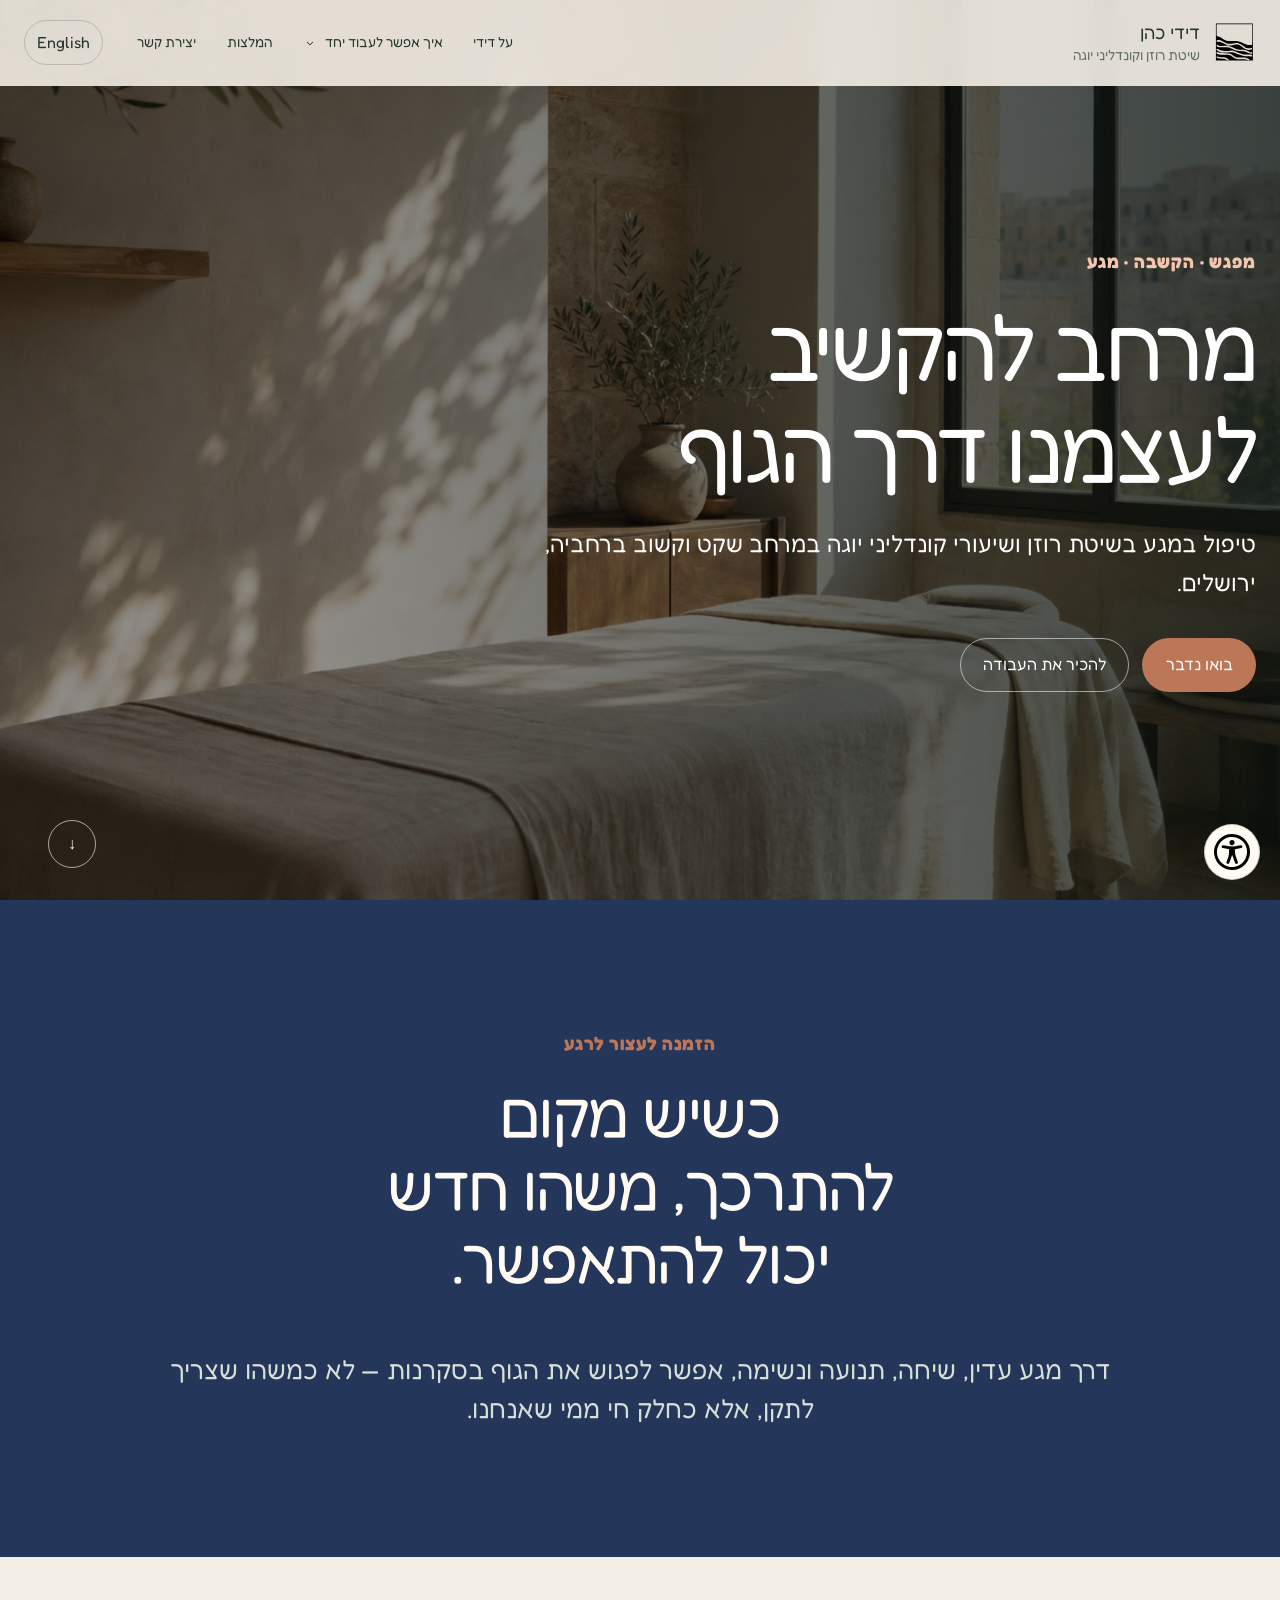
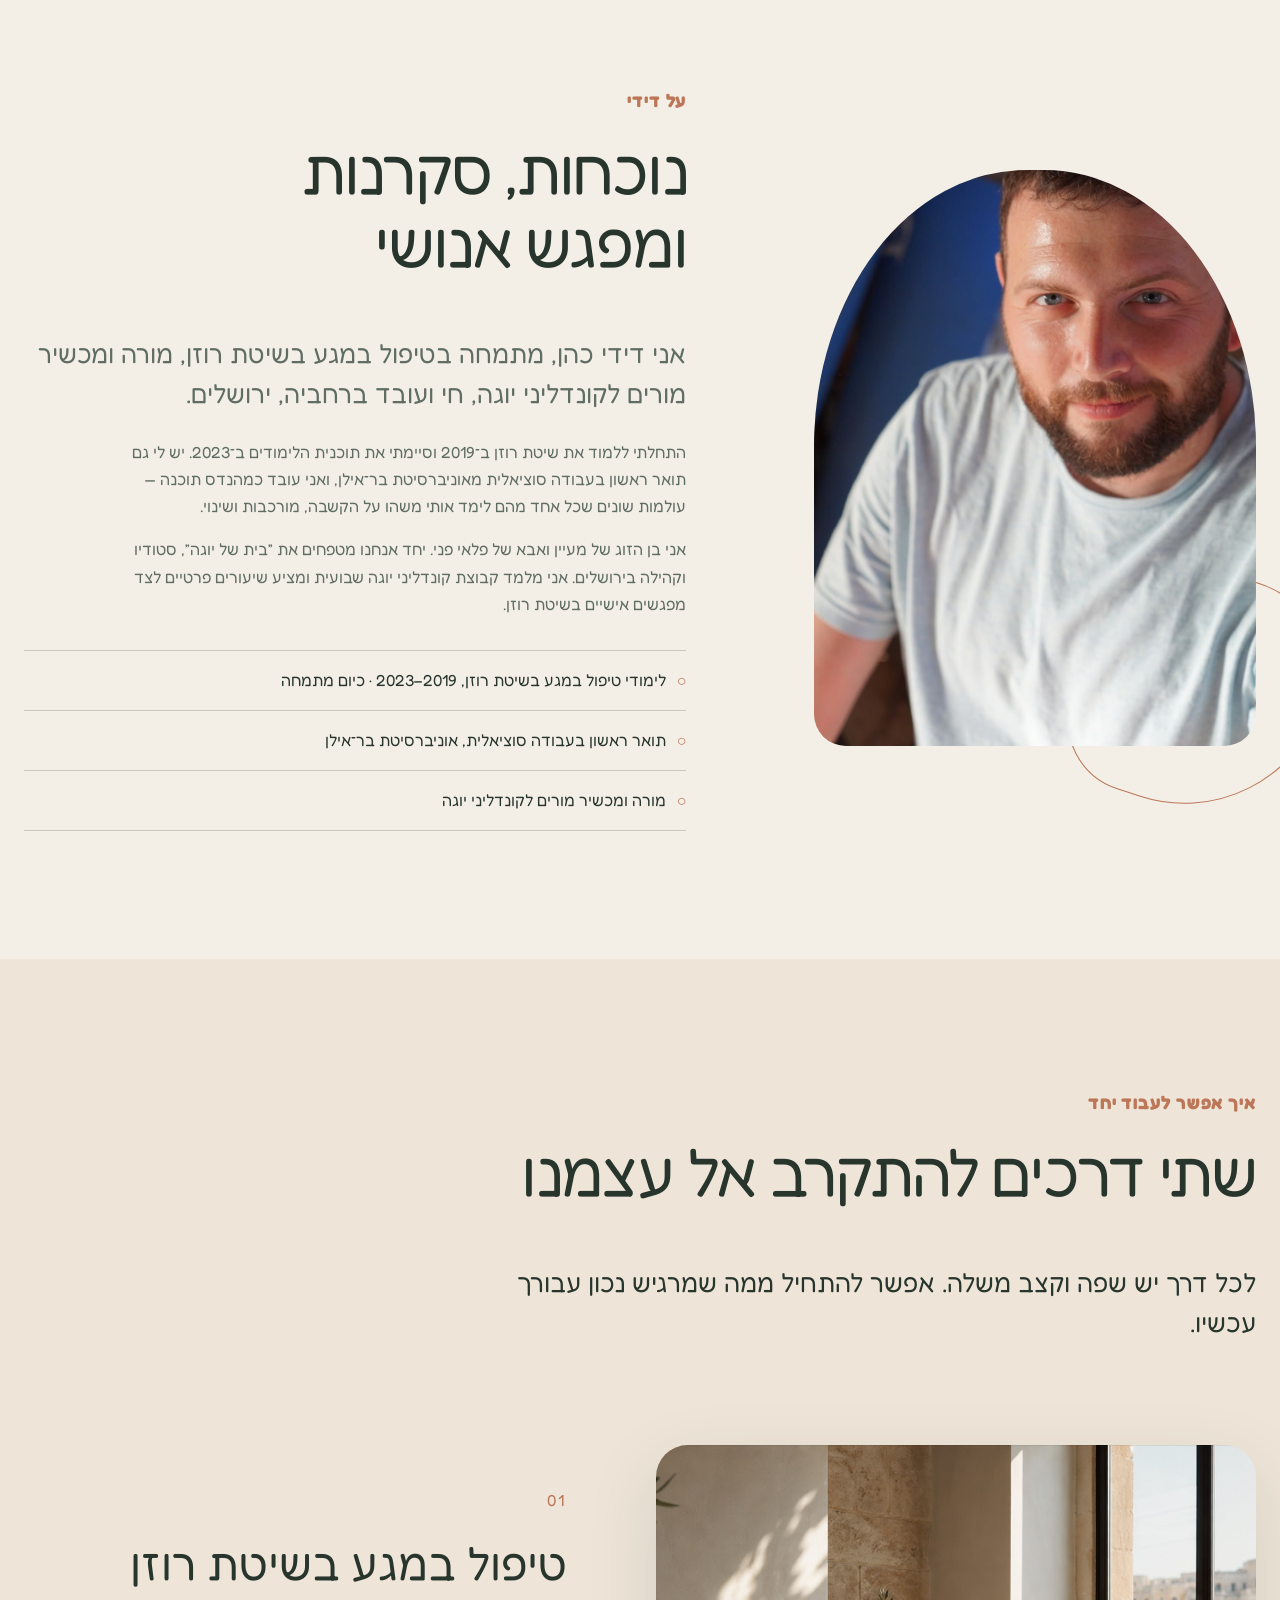
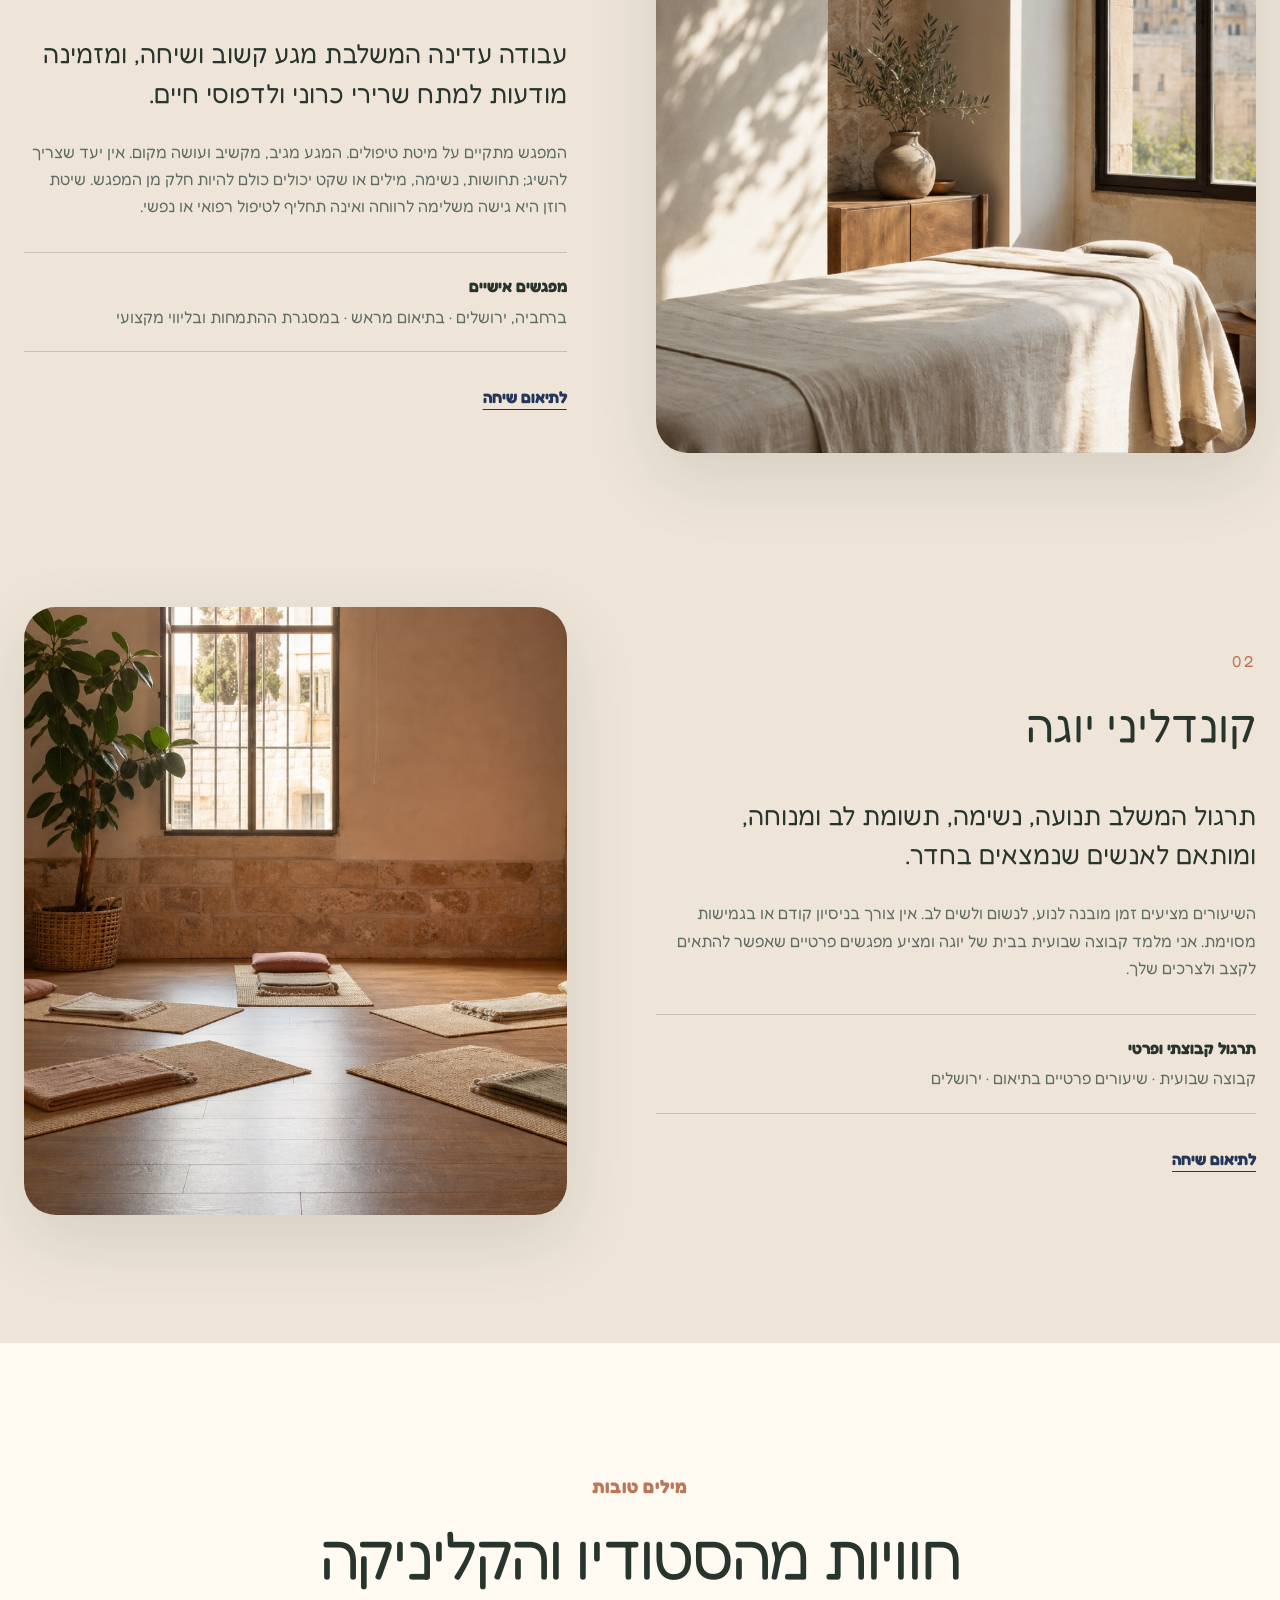
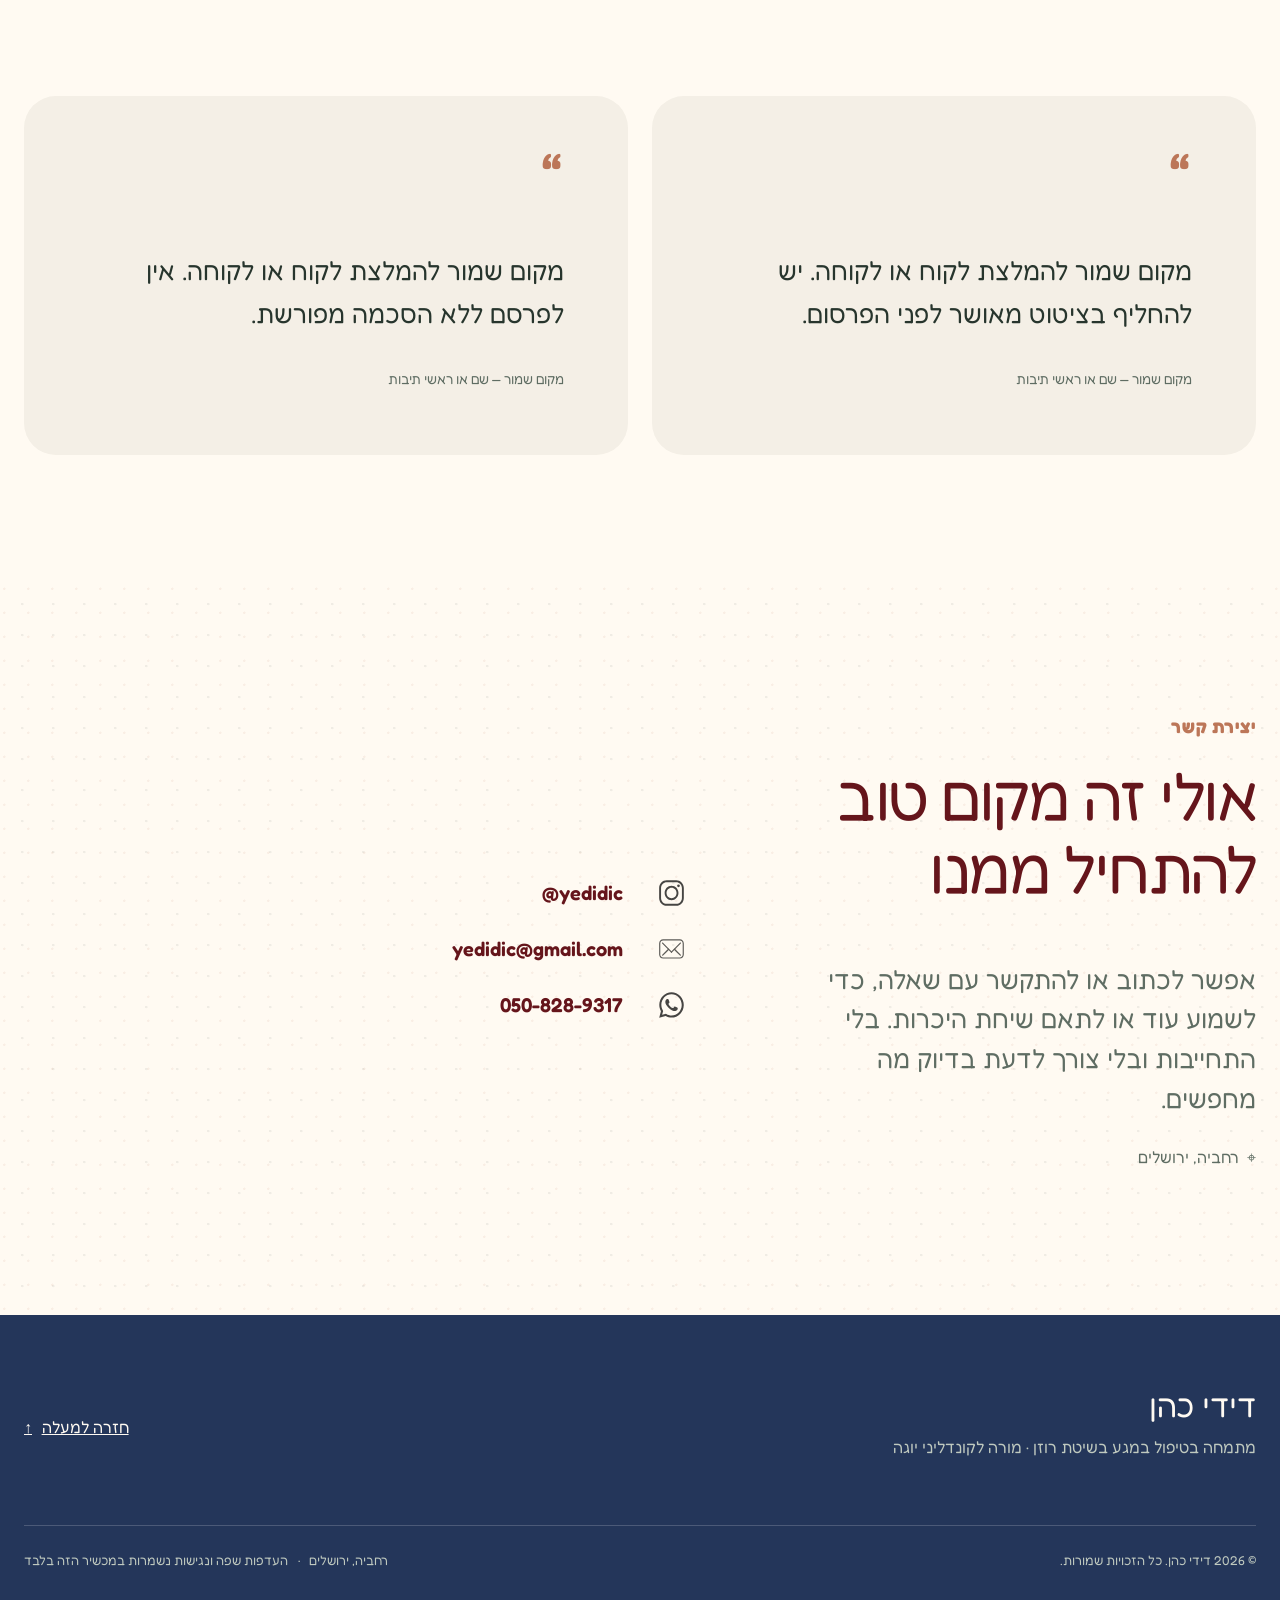
==== commit 87d9d2a7: "Add mobile language switch button and enhance language toggle functionality" ====
--- a/index.html
+++ b/index.html
@@ -100,10 +100,17 @@
           </div>
           <a href="#testimonials" data-i18n="nav.testimonials"></a>
           <a href="#contact" data-i18n="nav.contact"></a>
+          <button
+            class="language-switch language-switch-mobile"
+            type="button"
+            data-language-switch
+            data-i18n="language.switch"
+            data-i18n-aria="language.aria"
+          ></button>
         </nav>
 
         <button
-          class="language-switch"
+          class="language-switch language-switch-desktop"
           type="button"
           data-language-switch
           data-i18n="language.switch"
--- a/styles.css
+++ b/styles.css
@@ -276,6 +276,9 @@
 }
 .language-switch:hover {
   border-color: var(--ink);
+}
+.language-switch-mobile {
+  display: none;
 }
 .menu-toggle {
   display: none;
@@ -803,37 +806,72 @@
 }
 
 @media (max-width: 920px) {
+  .header-inner {
+    width: 100%;
+    display: grid;
+    grid-template-columns: minmax(0, 1fr) 3rem;
+    gap: 0.75rem;
+    padding-left: max(1rem, env(safe-area-inset-left));
+    padding-right: max(1rem, env(safe-area-inset-right));
+  }
+  .brand {
+    min-width: 0;
+    margin-inline-end: 0;
+  }
+  .brand-copy {
+    min-width: 0;
+  }
+  .brand-copy strong {
+    white-space: nowrap;
+  }
   .menu-toggle {
     display: grid;
+    position: relative;
+    z-index: 2;
+    flex: 0 0 auto;
     width: 3rem;
     aspect-ratio: 1;
     place-content: center;
     gap: 0.3rem;
     border: 0;
     background: transparent;
+    justify-self: end;
   }
   .menu-toggle span {
     width: 1.4rem;
     height: 1px;
     background: var(--ink);
   }
-  .language-switch {
-    order: -1;
+  .language-switch-desktop {
+    display: none;
   }
   .primary-nav {
+    min-height: calc(100svh - var(--header-height));
     position: fixed;
     inset: var(--header-height) 0 0;
     display: none;
     align-items: stretch;
     flex-direction: column;
     gap: 0.2rem;
-    padding: 2rem 1.5rem;
+    padding-block: 2rem max(2rem, env(safe-area-inset-bottom));
+    padding-left: max(1.5rem, env(safe-area-inset-left));
+    padding-right: max(1.5rem, env(safe-area-inset-right));
     background: var(--paper);
     font-size: 1.3rem;
     overflow-y: auto;
   }
   .primary-nav.is-open {
     display: flex;
+  }
+  .primary-nav .language-switch-mobile {
+    display: inline-flex;
+    align-items: center;
+    justify-content: center;
+    align-self: flex-start;
+    min-width: 7rem;
+    margin-block-start: auto;
+    padding: 0.75rem 1.2rem;
+    font-size: 1rem;
   }
   .primary-nav > a,
   .nav-submenu-toggle {
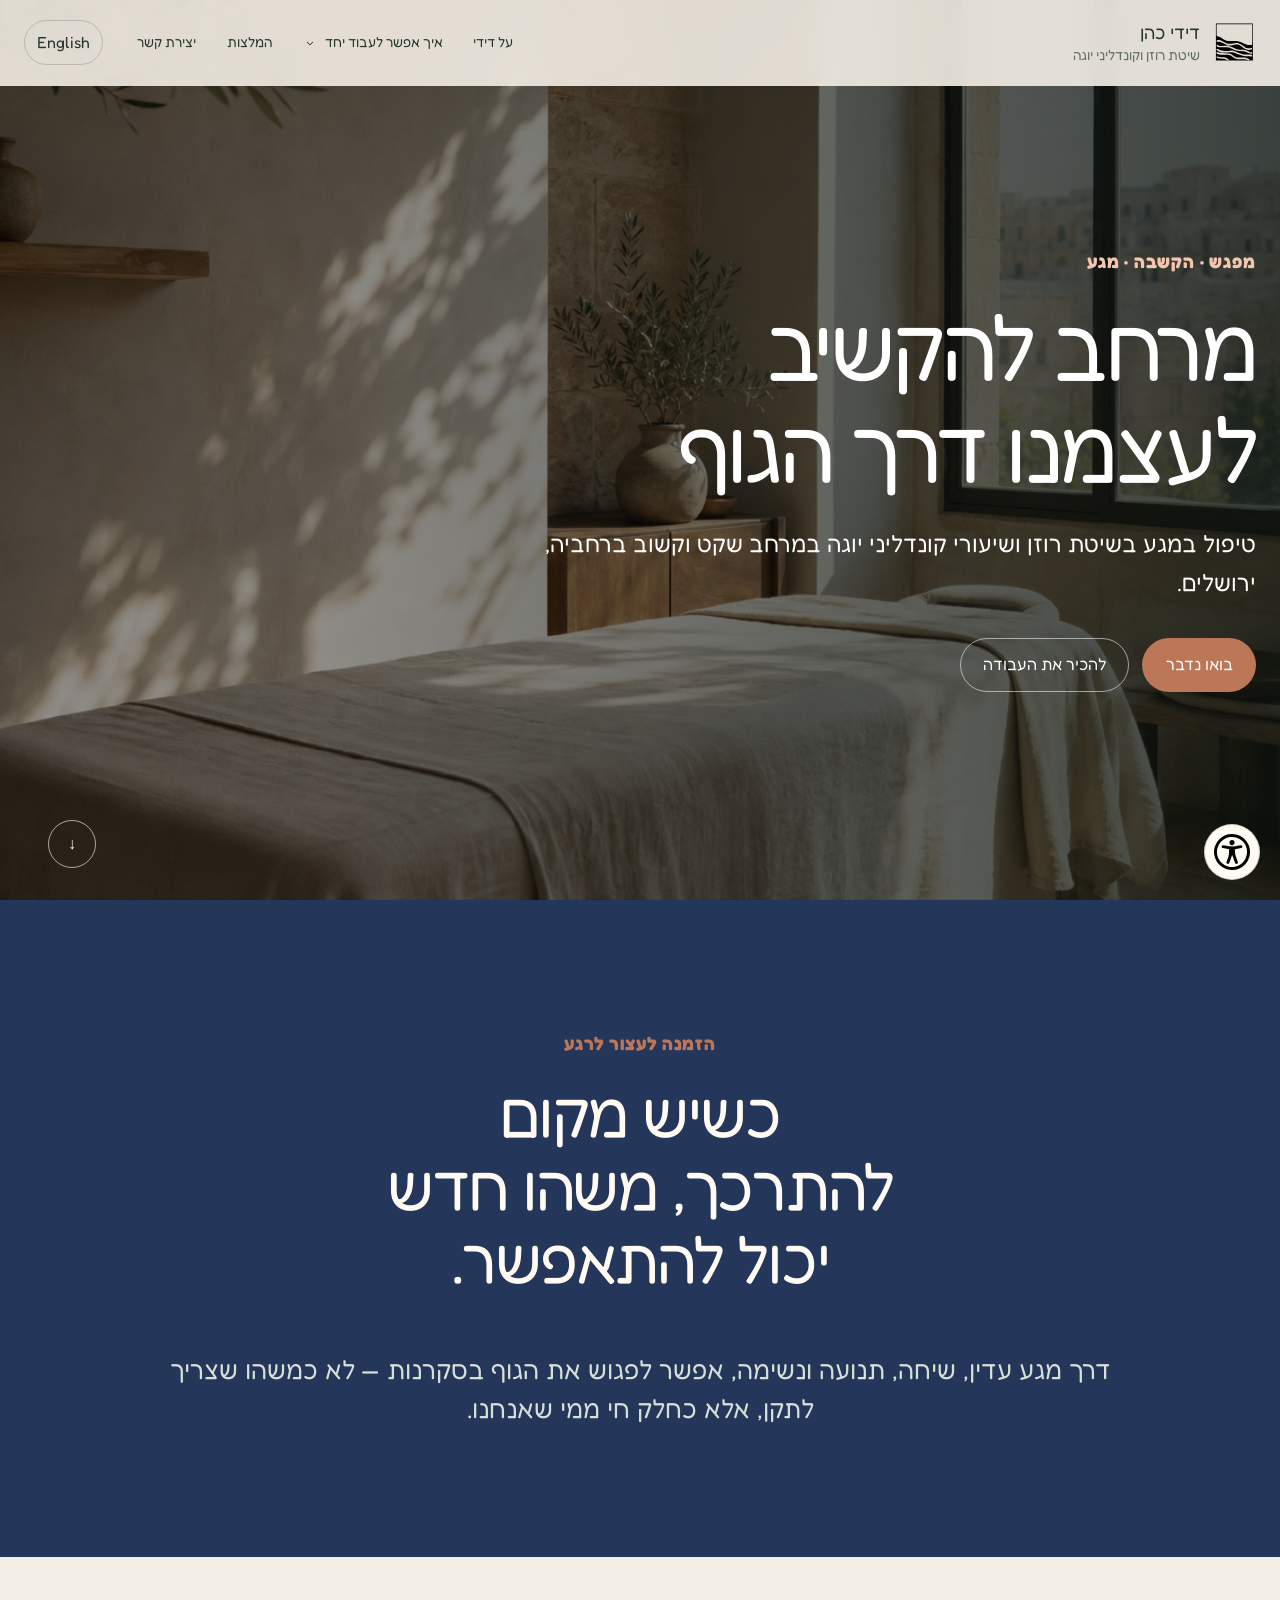
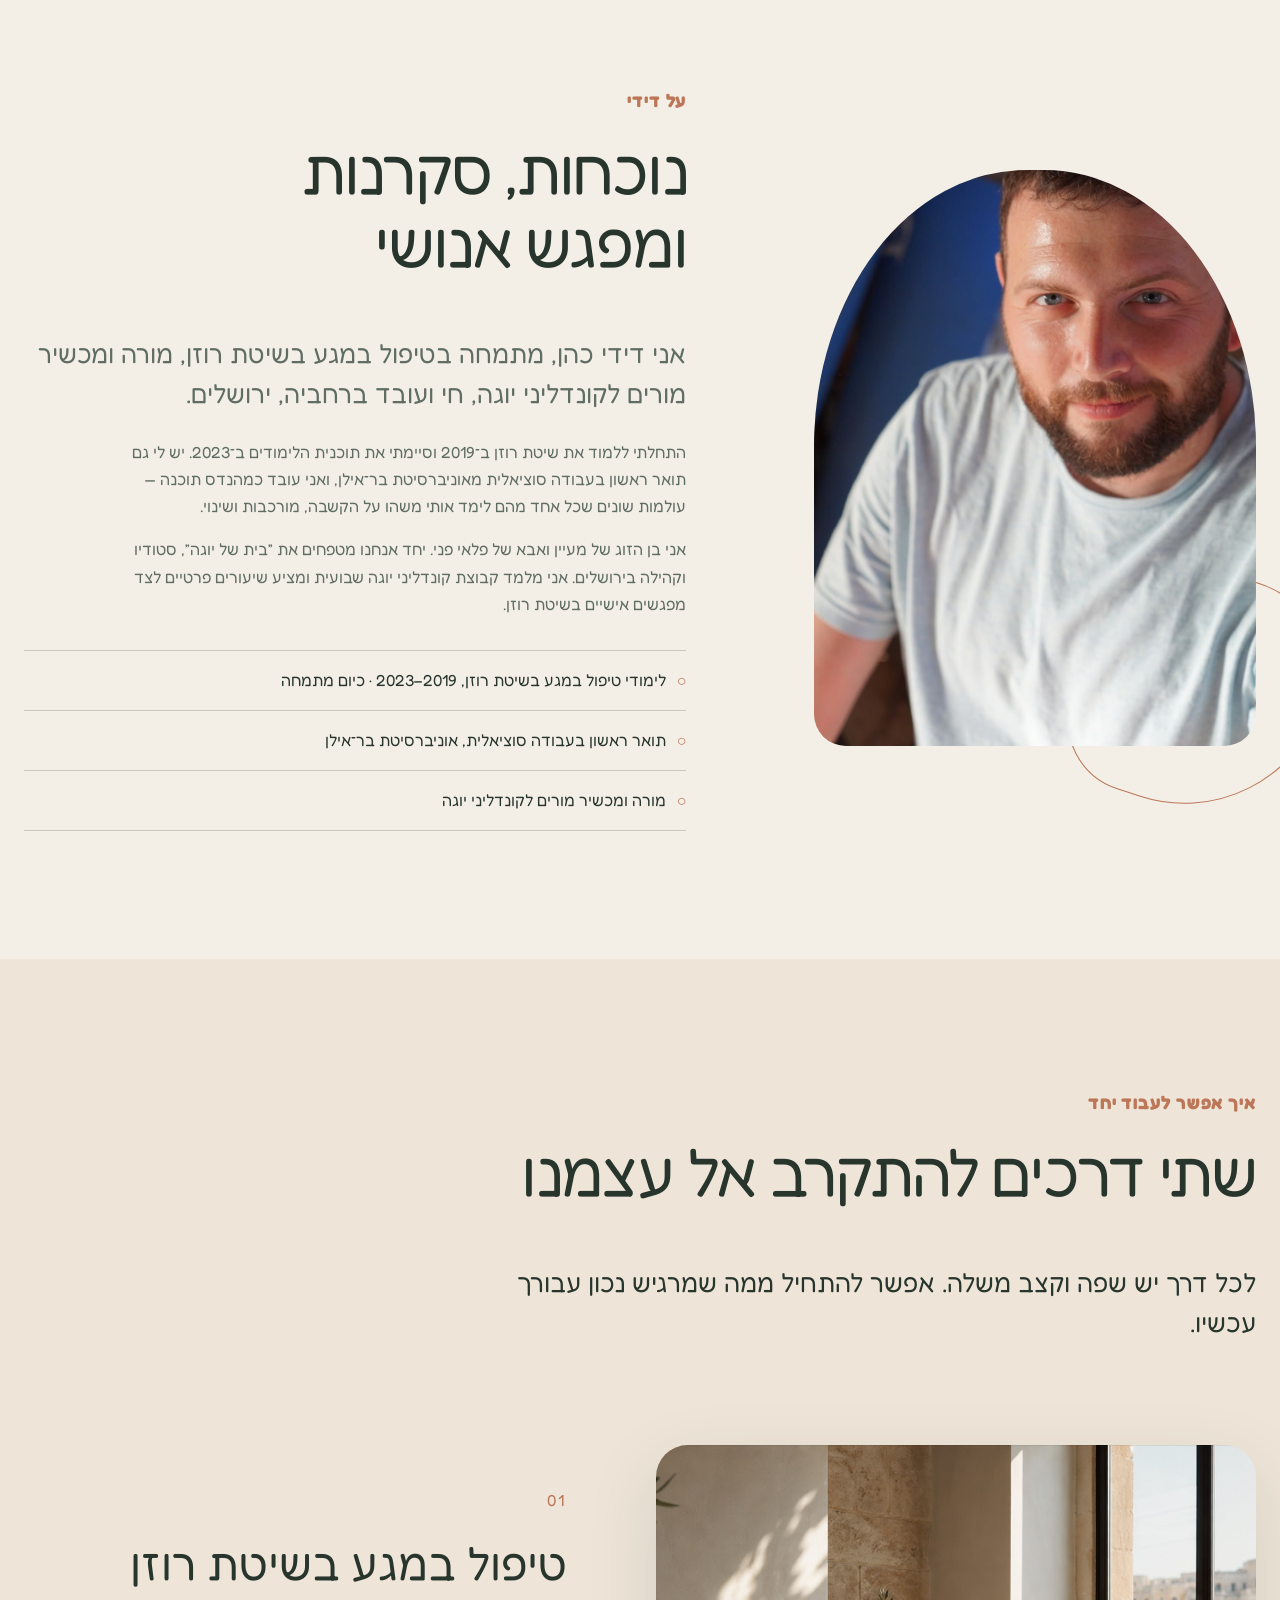
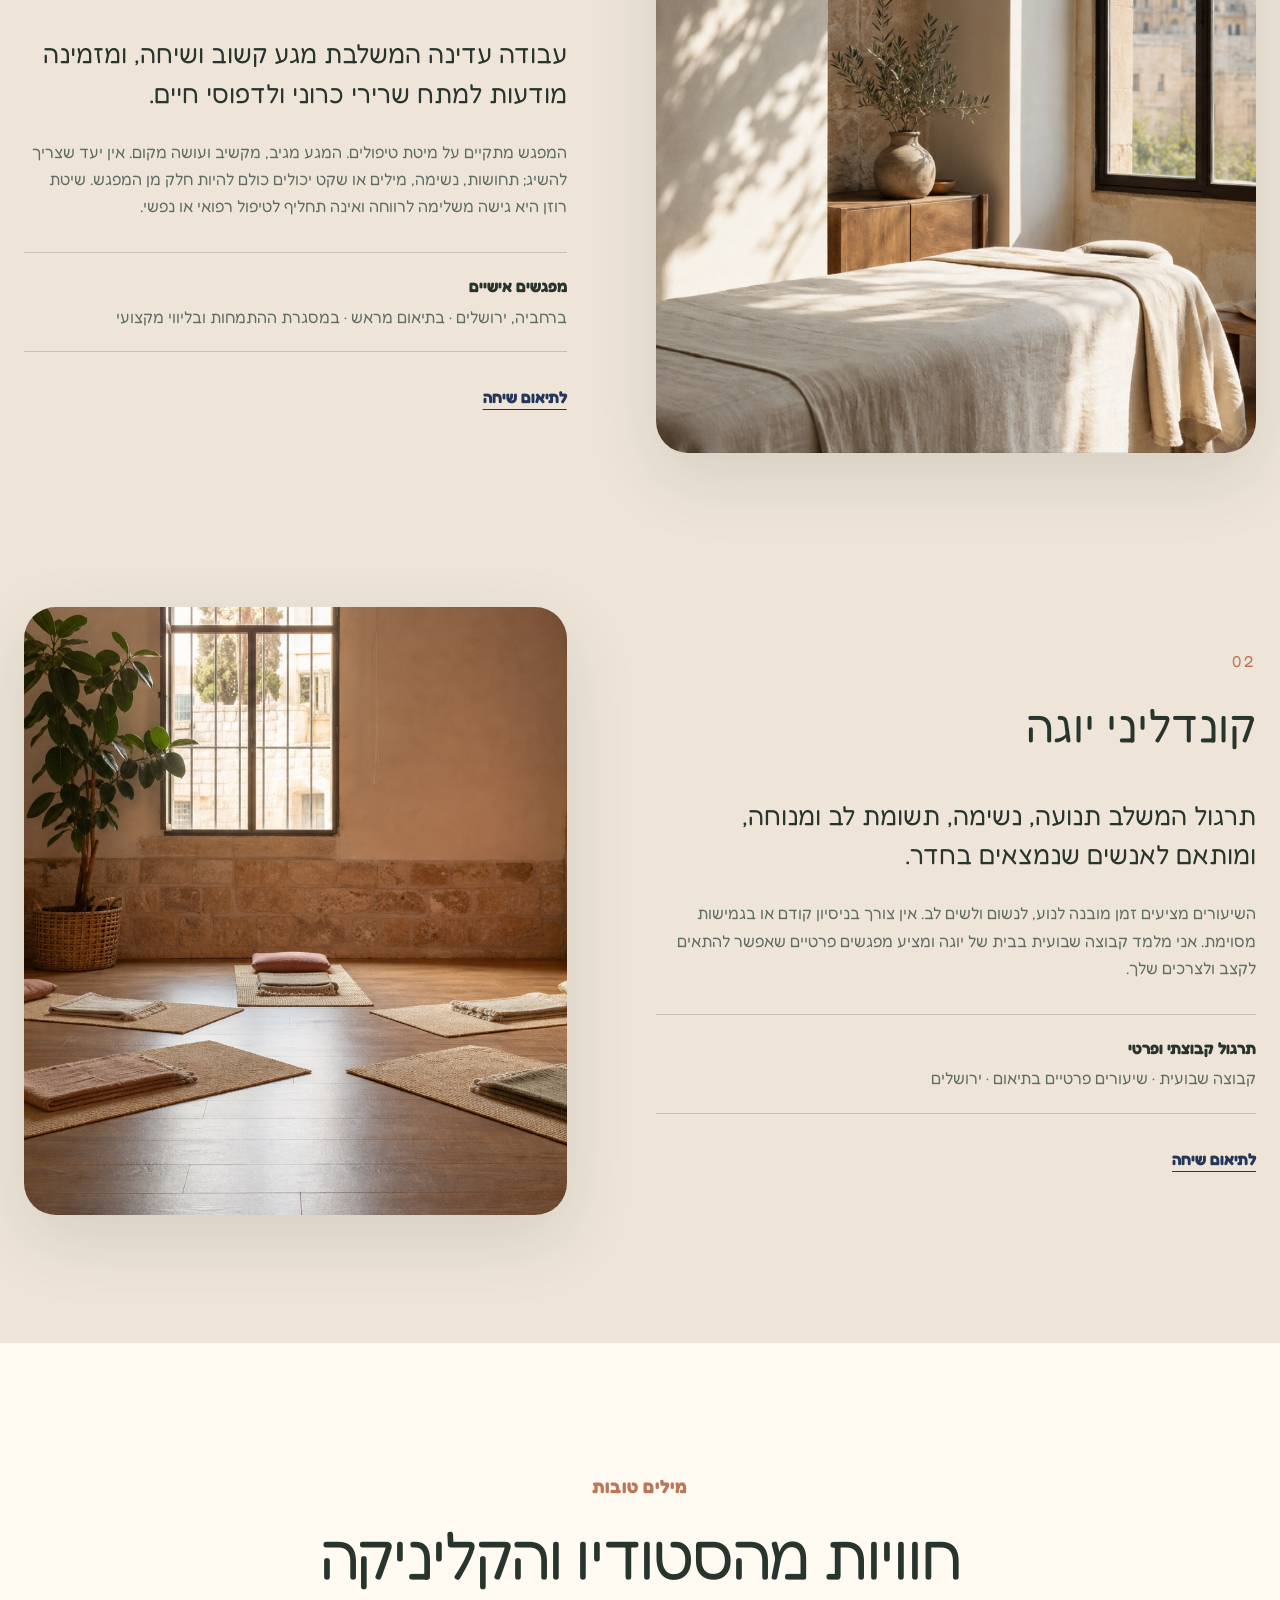
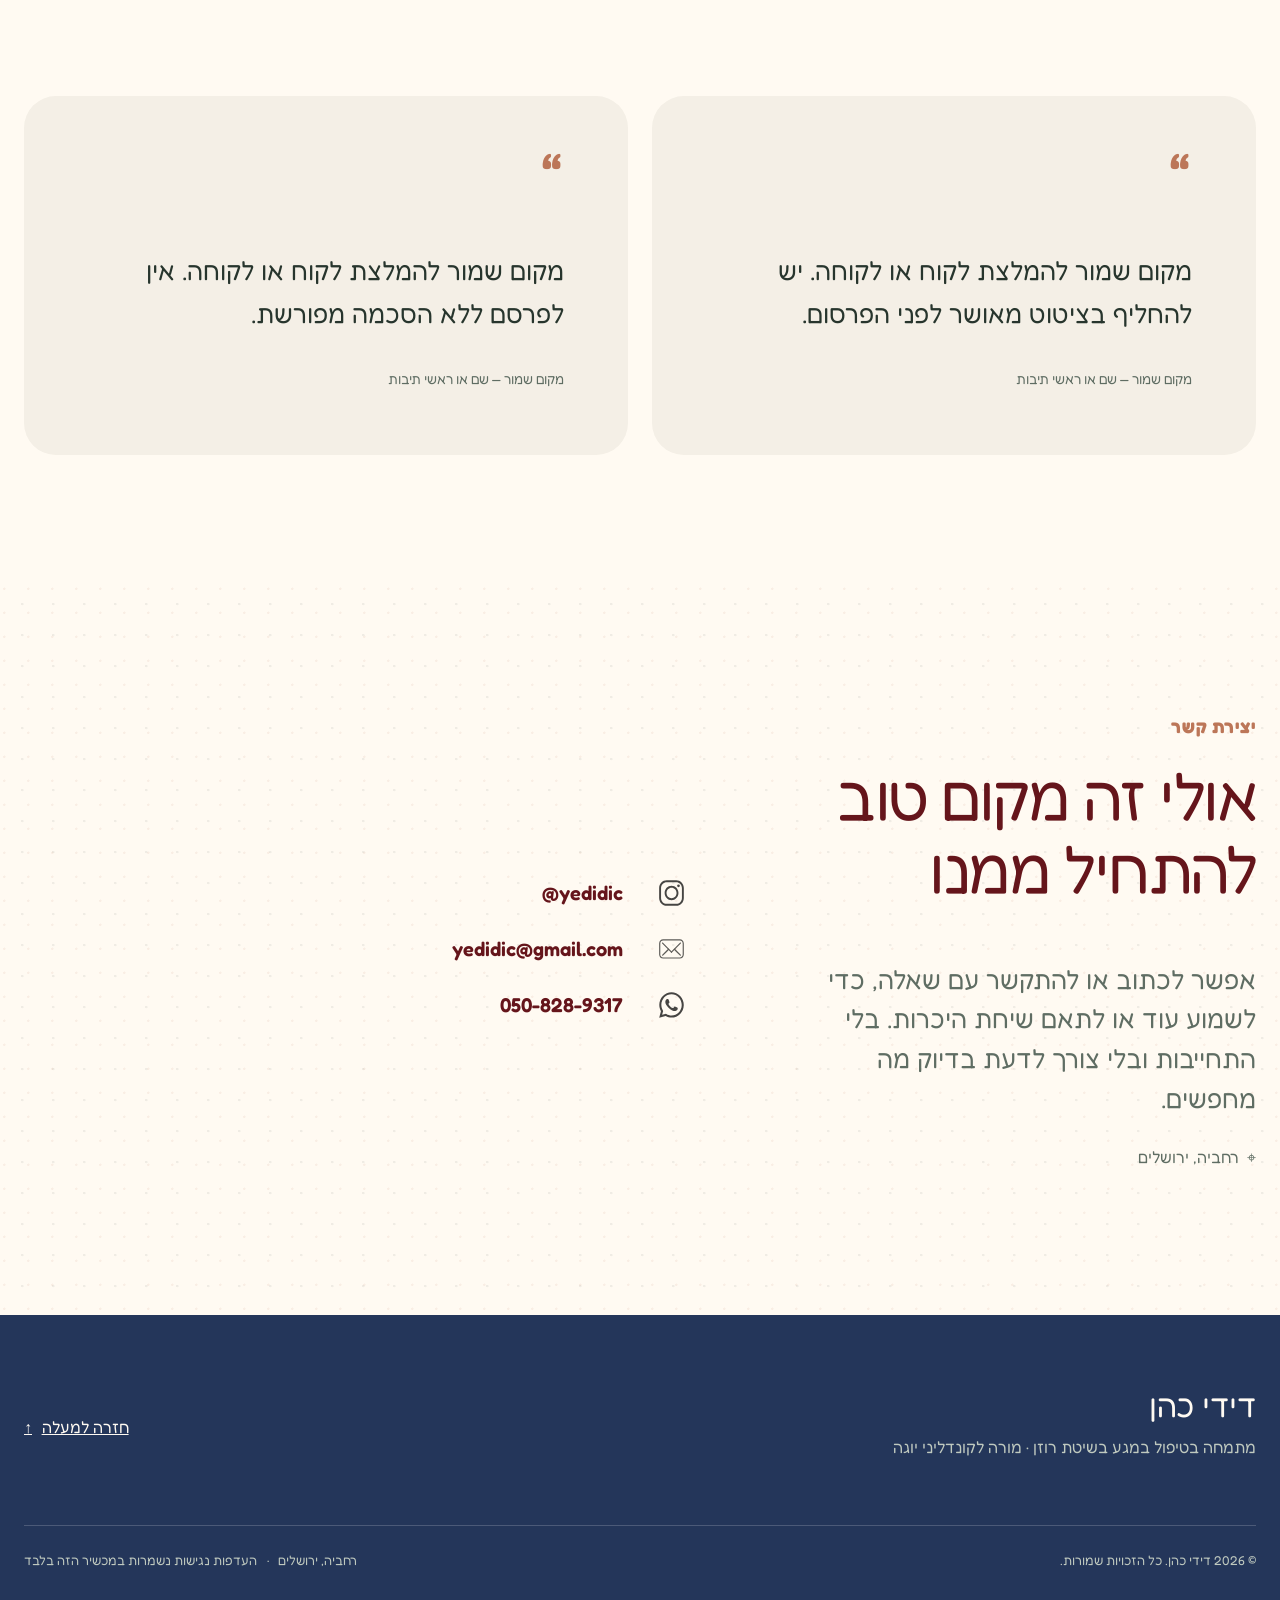
==== commit b0f9bf87: "Enhance accessibility and localization in HTML files - Updated text content in English and Hebrew ve" ====
--- a/index.html
+++ b/index.html
@@ -4,21 +4,39 @@
     <meta charset="utf-8" />
     <meta name="viewport" content="width=device-width, initial-scale=1" />
     <meta name="theme-color" content="#f4efe6" />
+    <meta name="robots" content="index, follow, max-image-preview:large" />
+    <meta name="author" content="דידי כהן" />
     <meta
       name="description"
-      content="Didi Cohen — Rosen Method Bodywork intern and Kundalini Yoga teacher in Rehavia, Jerusalem."
+      content="טיפולים בשיטת רוזן ושיעורי קונדליני יוגה עם דידי כהן ברחביה, ירושלים."
     />
     <meta property="og:type" content="website" />
+    <meta property="og:site_name" content="דידי כהן" />
+    <meta property="og:locale" content="he_IL" />
+    <meta property="og:locale:alternate" content="en_US" />
+    <meta property="og:url" content="https://didi.yoga-house.co/" />
     <meta
       property="og:title"
-      content="Didi Cohen | Rosen Method &amp; Kundalini Yoga"
+      content="דידי כהן | שיטת רוזן וקונדליני יוגה"
     />
     <meta
       property="og:description"
-      content="A quiet space for body awareness, movement and meeting yourself."
-    />
-    <meta property="og:image" content="images/hero-room.jpg" />
-    <link rel="canonical" href="https://example.com/" />
+      content="מרחב שקט למודעות גופנית, תנועה ומפגש עם עצמך."
+    />
+    <meta property="og:image" content="https://didi.yoga-house.co/images/hero-room.jpg" />
+    <meta property="og:image:type" content="image/jpeg" />
+    <meta property="og:image:width" content="1920" />
+    <meta property="og:image:height" content="1013" />
+    <meta property="og:image:alt" content="חדר טיפולים חמים ומואר ובו מיטת טיפולים מכוסה פשתן ואבן ירושלמית" />
+    <meta name="twitter:card" content="summary_large_image" />
+    <meta name="twitter:title" content="דידי כהן | שיטת רוזן וקונדליני יוגה" />
+    <meta name="twitter:description" content="מרחב שקט למודעות גופנית, תנועה ומפגש עם עצמך." />
+    <meta name="twitter:image" content="https://didi.yoga-house.co/images/hero-room.jpg" />
+    <meta name="twitter:image:alt" content="חדר טיפולים חמים ומואר ובו מיטת טיפולים מכוסה פשתן ואבן ירושלמית" />
+    <link rel="canonical" href="https://didi.yoga-house.co/" />
+    <link rel="alternate" hreflang="he" href="https://didi.yoga-house.co/" />
+    <link rel="alternate" hreflang="en" href="https://didi.yoga-house.co/en/" />
+    <link rel="alternate" hreflang="x-default" href="https://didi.yoga-house.co/" />
     <link
       rel="icon"
       href="images/rm-logo.svg?v=1"
@@ -37,18 +55,38 @@
       rel="stylesheet"
     />
     <link rel="stylesheet" href="styles.css" />
-    <title>Didi Cohen | Rosen Method &amp; Kundalini Yoga</title>
+    <title>דידי כהן | שיטת רוזן וקונדליני יוגה</title>
     <script type="application/ld+json" id="structured-data">
-      {}
+      {
+        "@context": "https://schema.org",
+        "@type": "ProfessionalService",
+        "@id": "https://didi.yoga-house.co/#business",
+        "name": "דידי כהן",
+        "url": "https://didi.yoga-house.co/",
+        "description": "טיפולים בשיטת רוזן ושיעורי קונדליני יוגה עם דידי כהן ברחביה, ירושלים.",
+        "image": "https://didi.yoga-house.co/images/hero-room.jpg",
+        "logo": "https://didi.yoga-house.co/images/rm-logo.svg",
+        "telephone": "+972508289317",
+        "email": "yedidic@gmail.com",
+        "address": {
+          "@type": "PostalAddress",
+          "addressLocality": "ירושלים",
+          "addressRegion": "ירושלים",
+          "addressCountry": "IL"
+        },
+        "areaServed": "ירושלים",
+        "sameAs": ["https://instagram.com/yedidic"],
+        "serviceType": "טיפול במגע בשיטת רוזן ושיעורי קונדליני יוגה"
+      }
     </script>
     <script src="script.js" defer></script>
   </head>
   <body>
-    <a class="skip-link" href="#main" data-i18n="a11y.skip"></a>
+    <a class="skip-link" href="#main" data-i18n="a11y.skip">דילוג לתוכן הראשי</a>
 
     <header class="site-header" id="top">
       <div class="shell header-inner">
-        <a class="brand" href="#top" aria-label="" data-i18n-aria="brand.aria">
+        <a class="brand" href="#top" aria-label="דידי כהן — חזרה לראש העמוד" data-i18n-aria="brand.aria">
           <img
             class="brand-mark"
             src="images/rm-logo.svg"
@@ -56,8 +94,8 @@
             aria-hidden="true"
           />
           <span class="brand-copy">
-            <strong data-i18n="brand.name"></strong>
-            <small data-i18n="brand.role"></small>
+            <strong data-i18n="brand.name">דידי כהן</strong>
+            <small data-i18n="brand.role">שיטת רוזן וקונדליני יוגה</small>
           </span>
         </a>
 
@@ -74,10 +112,10 @@
         <nav
           class="primary-nav"
           id="primary-navigation"
-          aria-label=""
+          aria-label="ניווט ראשי"
           data-i18n-aria="nav.aria"
         >
-          <a href="#about" data-i18n="nav.about"></a>
+          <a href="#about" data-i18n="nav.about">על דידי</a>
           <div class="nav-group">
             <button
               class="nav-submenu-toggle"
@@ -85,7 +123,7 @@
               aria-expanded="false"
               aria-controls="services-menu"
             >
-              <span data-i18n="nav.working"></span>
+              <span data-i18n="nav.working">איך אפשר לעבוד יחד</span>
               <img
                 class="submenu-chevron"
                 src="icons/chevron-down.svg"
@@ -94,28 +132,28 @@
               />
             </button>
             <div class="submenu" id="services-menu">
-              <a href="#rosen" data-i18n="nav.rosen"></a>
-              <a href="#yoga" data-i18n="nav.yoga"></a>
-            </div>
-          </div>
-          <a href="#testimonials" data-i18n="nav.testimonials"></a>
-          <a href="#contact" data-i18n="nav.contact"></a>
-          <button
+              <a href="#rosen" data-i18n="nav.rosen">שיטת רוזן</a>
+              <a href="#yoga" data-i18n="nav.yoga">קונדליני יוגה</a>
+            </div>
+          </div>
+          <a href="#testimonials" data-i18n="nav.testimonials">המלצות</a>
+          <a href="#contact" data-i18n="nav.contact">יצירת קשר</a>
+          <a
             class="language-switch language-switch-mobile"
-            type="button"
-            data-language-switch
+            href="/en/"
+            hreflang="en"
             data-i18n="language.switch"
             data-i18n-aria="language.aria"
-          ></button>
+          >English</a>
         </nav>
 
-        <button
+        <a
           class="language-switch language-switch-desktop"
-          type="button"
-          data-language-switch
+          href="/en/"
+          hreflang="en"
           data-i18n="language.switch"
           data-i18n-aria="language.aria"
-        ></button>
+        >English</a>
       </div>
     </header>
 
@@ -124,33 +162,33 @@
         <img
           class="hero-image"
           src="images/hero-room.jpg"
-          alt=""
+          alt="חדר טיפולים חמים ומואר ובו מיטת טיפולים מכוסה פשתן ואבן ירושלמית"
           data-i18n-alt="images.heroAlt"
         />
         <div class="hero-scrim"></div>
         <div class="shell hero-inner">
           <div class="hero-card reveal">
-            <p class="eyebrow" data-i18n="hero.eyebrow"></p>
-            <h1 id="hero-title" data-i18n="hero.title"></h1>
-            <p class="hero-intro" data-i18n="hero.intro"></p>
+            <p class="eyebrow" data-i18n="hero.eyebrow">מפגש · הקשבה · מגע</p>
+            <h1 id="hero-title" data-i18n="hero.title">מרחב להקשיב לעצמנו דרך הגוף</h1>
+            <p class="hero-intro" data-i18n="hero.intro">טיפול במגע בשיטת רוזן ושיעורי קונדליני יוגה במרחב שקט וקשוב ברחביה, ירושלים.</p>
             <div class="button-row">
               <a
                 class="button button-primary"
                 href="#contact"
                 data-i18n="hero.primaryCta"
-              ></a>
+              >בואו נדבר</a>
               <a
                 class="button button-quiet"
                 href="#working-together"
                 data-i18n="hero.secondaryCta"
-              ></a>
+              >להכיר את העבודה</a>
             </div>
           </div>
         </div>
         <a
           class="scroll-cue"
           href="#intro"
-          aria-label=""
+          aria-label="המשך אל ההיכרות"
           data-i18n-aria="hero.scrollAria"
           ><span aria-hidden="true">↓</span></a
         >
@@ -158,9 +196,9 @@
 
       <section class="intro section" id="intro" aria-labelledby="intro-title">
         <div class="shell narrow centered reveal">
-          <p class="eyebrow" data-i18n="intro.eyebrow"></p>
-          <h2 id="intro-title" data-i18n="intro.title"></h2>
-          <p class="lead" data-i18n="intro.body"></p>
+          <p class="eyebrow" data-i18n="intro.eyebrow">הזמנה לעצור לרגע</p>
+          <h2 id="intro-title" data-i18n="intro.title">כשיש מקום להתרכך, משהו חדש יכול להתאפשר.</h2>
+          <p class="lead" data-i18n="intro.body">דרך מגע עדין, שיחה, תנועה ונשימה, אפשר לפגוש את הגוף בסקרנות — לא כמשהו שצריך לתקן, אלא כחלק חי ממי שאנחנו.</p>
         </div>
       </section>
 
@@ -170,26 +208,26 @@
             <img
               class="about-portrait"
               src="images/didi.jpg"
-              alt=""
+              alt="דידי כהן מחייך באור טבעי ורך"
               data-i18n-alt="images.didiAlt"
               loading="lazy"
             />
             <div class="organic-line"></div>
           </div>
           <div class="about-copy reveal">
-            <p class="eyebrow" data-i18n="about.eyebrow"></p>
-            <h2 id="about-title" data-i18n="about.title"></h2>
-            <p class="lead" data-i18n="about.lead"></p>
-            <p data-i18n="about.body1"></p>
-            <p data-i18n="about.body2"></p>
+            <p class="eyebrow" data-i18n="about.eyebrow">על דידי</p>
+            <h2 id="about-title" data-i18n="about.title">נוכחות, סקרנות ומפגש אנושי</h2>
+            <p class="lead" data-i18n="about.lead">אני דידי כהן, מתמחה בטיפול במגע בשיטת רוזן, מורה ומכשיר מורים לקונדליני יוגה, חי ועובד ברחביה, ירושלים.</p>
+            <p data-i18n="about.body1">התחלתי ללמוד את שיטת רוזן ב־2019 וסיימתי את תוכנית הלימודים ב־2023. יש לי גם תואר ראשון בעבודה סוציאלית מאוניברסיטת בר־אילן, ואני עובד כמהנדס תוכנה — עולמות שונים שכל אחד מהם לימד אותי משהו על הקשבה, מורכבות ושינוי.</p>
+            <p data-i18n="about.body2">אני בן הזוג של מעיין ואבא של פלאי פני. יחד אנחנו מטפחים את ״בית של יוגה״, סטודיו וקהילה בירושלים. אני מלמד קבוצת קונדליני יוגה שבועית ומציע שיעורים פרטיים לצד מפגשים אישיים בשיטת רוזן.</p>
             <ul
               class="credentials"
-              aria-label=""
+              aria-label="הכשרה ורקע מקצועי"
               data-i18n-aria="about.credentialsAria"
             >
-              <li data-i18n="about.credential1"></li>
-              <li data-i18n="about.credential2"></li>
-              <li data-i18n="about.credential3"></li>
+              <li data-i18n="about.credential1">לימודי טיפול במגע בשיטת רוזן, 2019–2023 · כיום מתמחה</li>
+              <li data-i18n="about.credential2">תואר ראשון בעבודה סוציאלית, אוניברסיטת בר־אילן</li>
+              <li data-i18n="about.credential3">מורה ומכשיר מורים לקונדליני יוגה</li>
             </ul>
           </div>
         </div>
@@ -202,31 +240,31 @@
       >
         <div class="shell">
           <header class="section-heading reveal">
-            <p class="eyebrow" data-i18n="services.eyebrow"></p>
-            <h2 id="services-title" data-i18n="services.title"></h2>
-            <p class="lead" data-i18n="services.intro"></p>
+            <p class="eyebrow" data-i18n="services.eyebrow">איך אפשר לעבוד יחד</p>
+            <h2 id="services-title" data-i18n="services.title">שתי דרכים להתקרב אל עצמנו</h2>
+            <p class="lead" data-i18n="services.intro">לכל דרך יש שפה וקצב משלה. אפשר להתחיל ממה שמרגיש נכון עבורך עכשיו.</p>
           </header>
 
           <article class="service-row reveal" id="rosen">
             <div class="service-image rosen-image">
               <img
                 src="images/hero-room.jpg"
-                alt=""
+                alt="חדר שקט המוכן למפגש טיפול במגע בשיטת רוזן"
                 data-i18n-alt="images.rosenAlt"
                 loading="lazy"
               />
             </div>
             <div class="service-copy">
               <span class="service-number" aria-hidden="true">01</span>
-              <h3 data-i18n="services.rosen.title"></h3>
-              <p class="lead" data-i18n="services.rosen.lead"></p>
-              <p data-i18n="services.rosen.body"></p>
+              <h3 data-i18n="services.rosen.title">טיפול במגע בשיטת רוזן</h3>
+              <p class="lead" data-i18n="services.rosen.lead">עבודה עדינה המשלבת מגע קשוב ושיחה, ומזמינה מודעות למתח שרירי כרוני ולדפוסי חיים.</p>
+              <p data-i18n="services.rosen.body">המפגש מתקיים על מיטת טיפולים. המגע מגיב, מקשיב ועושה מקום. אין יעד שצריך להשיג; תחושות, נשימה, מילים או שקט יכולים כולם להיות חלק מן המפגש. שיטת רוזן היא גישה משלימה לרווחה ואינה תחליף לטיפול רפואי או נפשי.</p>
               <div class="session-note">
-                <strong data-i18n="services.rosen.noteTitle"></strong>
-                <span data-i18n="services.rosen.note"></span>
+                <strong data-i18n="services.rosen.noteTitle">מפגשים אישיים</strong>
+                <span data-i18n="services.rosen.note">ברחביה, ירושלים · בתיאום מראש · במסגרת ההתמחות ובליווי מקצועי</span>
               </div>
               <a class="text-link" href="#contact">
-                <span data-i18n="services.cta"></span>
+                <span data-i18n="services.cta">לתיאום שיחה</span>
               </a>
             </div>
           </article>
@@ -235,22 +273,22 @@
             <div class="service-image">
               <img
                 src="images/yoga-studio.jpg"
-                alt=""
+                alt="סטודיו ירושלמי חמים ובו מזרנים מסודרים לקבוצה קטנה"
                 data-i18n-alt="images.yogaAlt"
                 loading="lazy"
               />
             </div>
             <div class="service-copy">
               <span class="service-number" aria-hidden="true">02</span>
-              <h3 data-i18n="services.yoga.title"></h3>
-              <p class="lead" data-i18n="services.yoga.lead"></p>
-              <p data-i18n="services.yoga.body"></p>
+              <h3 data-i18n="services.yoga.title">קונדליני יוגה</h3>
+              <p class="lead" data-i18n="services.yoga.lead">תרגול המשלב תנועה, נשימה, תשומת לב ומנוחה, ומותאם לאנשים שנמצאים בחדר.</p>
+              <p data-i18n="services.yoga.body">השיעורים מציעים זמן מובנה לנוע, לנשום ולשים לב. אין צורך בניסיון קודם או בגמישות מסוימת. אני מלמד קבוצה שבועית בבית של יוגה ומציע מפגשים פרטיים שאפשר להתאים לקצב ולצרכים שלך.</p>
               <div class="session-note">
-                <strong data-i18n="services.yoga.noteTitle"></strong>
-                <span data-i18n="services.yoga.note"></span>
+                <strong data-i18n="services.yoga.noteTitle">תרגול קבוצתי ופרטי</strong>
+                <span data-i18n="services.yoga.note">קבוצה שבועית · שיעורים פרטיים בתיאום · ירושלים</span>
               </div>
               <a class="text-link" href="#contact">
-                <span data-i18n="services.cta"></span>
+                <span data-i18n="services.cta">לתיאום שיחה</span>
               </a>
             </div>
           </article>
@@ -264,20 +302,20 @@
       >
         <div class="shell">
           <header class="section-heading centered reveal">
-            <p class="eyebrow" data-i18n="testimonials.eyebrow"></p>
-            <h2 id="testimonials-title" data-i18n="testimonials.title"></h2>
+            <p class="eyebrow" data-i18n="testimonials.eyebrow">מילים טובות</p>
+            <h2 id="testimonials-title" data-i18n="testimonials.title">חוויות מהסטודיו והקליניקה</h2>
             <p data-i18n="testimonials.placeholderNote"></p>
           </header>
           <div class="quote-grid">
             <figure class="quote-card reveal">
               <span class="quote-mark" aria-hidden="true">“</span>
-              <blockquote data-i18n="testimonials.card1.quote"></blockquote>
-              <figcaption data-i18n="testimonials.card1.author"></figcaption>
+              <blockquote data-i18n="testimonials.card1.quote">מקום שמור להמלצת לקוח או לקוחה. יש להחליף בציטוט מאושר לפני הפרסום.</blockquote>
+              <figcaption data-i18n="testimonials.card1.author">מקום שמור — שם או ראשי תיבות</figcaption>
             </figure>
             <figure class="quote-card reveal">
               <span class="quote-mark" aria-hidden="true">“</span>
-              <blockquote data-i18n="testimonials.card2.quote"></blockquote>
-              <figcaption data-i18n="testimonials.card2.author"></figcaption>
+              <blockquote data-i18n="testimonials.card2.quote">מקום שמור להמלצת לקוח או לקוחה. אין לפרסם ללא הסכמה מפורשת.</blockquote>
+              <figcaption data-i18n="testimonials.card2.author">מקום שמור — שם או ראשי תיבות</figcaption>
             </figure>
           </div>
         </div>
@@ -290,21 +328,21 @@
       >
         <div class="shell contact-grid">
           <div class="contact-copy reveal">
-            <p class="eyebrow" data-i18n="contact.eyebrow"></p>
-            <h2 id="contact-title" data-i18n="contact.title"></h2>
-            <p class="lead" data-i18n="contact.body"></p>
+            <p class="eyebrow" data-i18n="contact.eyebrow">יצירת קשר</p>
+            <h2 id="contact-title" data-i18n="contact.title">אולי זה מקום טוב להתחיל ממנו</h2>
+            <p class="lead" data-i18n="contact.body">אפשר לכתוב או להתקשר עם שאלה, כדי לשמוע עוד או לתאם שיחת היכרות. בלי התחייבות ובלי צורך לדעת בדיוק מה מחפשים.</p>
             <p class="location">
               <span aria-hidden="true">⌖</span
-              ><span data-i18n="contact.location"></span>
+              ><span data-i18n="contact.location">רחביה, ירושלים</span>
             </p>
           </div>
           <div class="contact-links reveal">
-            <a data-contact="instagram" href="#">
+            <a data-contact="instagram" href="https://instagram.com/yedidic">
               <span
                 class="visually-hidden"
                 data-i18n="contact.instagramLabel"
-              ></span>
-              <strong data-i18n="contact.instagramValue"></strong>
+              >אינסטגרם</span>
+              <strong data-i18n="contact.instagramValue">@yedidic</strong>
               <img
                 class="contact-icon"
                 src="icons/black-instagram-logo-3497.svg"
@@ -312,12 +350,12 @@
                 aria-hidden="true"
               />
             </a>
-            <a data-contact="email" href="#">
+            <a data-contact="email" href="mailto:yedidic@gmail.com">
               <span
                 class="visually-hidden"
                 data-i18n="contact.emailLabel"
-              ></span>
-              <strong data-i18n="contact.emailValue"></strong>
+              >אימייל</span>
+              <strong data-i18n="contact.emailValue">yedidic@gmail.com</strong>
               <img
                 class="contact-icon"
                 src="icons/mail-142.svg"
@@ -325,12 +363,12 @@
                 aria-hidden="true"
               />
             </a>
-            <a data-contact="whatsapp" href="#">
+            <a data-contact="whatsapp" href="https://wa.me/972508289317?text=%D7%A9%D7%9C%D7%95%D7%9D%20%D7%93%D7%99%D7%93%D7%99%2C%20%D7%94%D7%92%D7%A2%D7%AA%D7%99%20%D7%93%D7%A8%D7%9A%20%D7%94%D7%90%D7%AA%D7%A8">
               <span
                 class="visually-hidden"
                 data-i18n="contact.whatsappLabel"
-              ></span>
-              <strong data-i18n="contact.whatsappValue"></strong>
+              >וואטסאפ</span>
+              <strong data-i18n="contact.whatsappValue">050-828-9317</strong>
               <img
                 class="contact-icon"
                 src="icons/whatsapp-4451.svg"
@@ -346,20 +384,19 @@
     <footer class="site-footer">
       <div class="shell footer-main">
         <div>
-          <strong data-i18n="brand.name"></strong>
-          <p data-i18n="footer.status"></p>
+          <strong data-i18n="brand.name">דידי כהן</strong>
+          <p data-i18n="footer.status">מתמחה בטיפול במגע בשיטת רוזן · מורה לקונדליני יוגה</p>
         </div>
         <a href="#top" class="back-top"
-          ><span data-i18n="footer.backTop"></span
-          ><span aria-hidden="true">↑</span></a
+          ><span data-i18n="footer.backTop">חזרה למעלה</span><span aria-hidden="true">↑</span></a
         >
       </div>
       <div class="shell footer-meta">
-        <span data-i18n="footer.copyright"></span>
+        <span data-i18n="footer.copyright">© 2026 דידי כהן. כל הזכויות שמורות.</span>
         <div>
-          <span data-i18n="footer.location"></span>
+          <span data-i18n="footer.location">רחביה, ירושלים</span>
           <span aria-hidden="true">·</span>
-          <span data-i18n="footer.storageNotice"></span>
+          <span data-i18n="footer.storageNotice">העדפות נגישות נשמרות במכשיר הזה בלבד</span>
         </div>
       </div>
     </footer>
@@ -380,7 +417,7 @@
       aria-labelledby="a11y-title"
     >
       <div class="panel-header">
-        <h2 id="a11y-title" data-i18n="a11y.title"></h2>
+        <h2 id="a11y-title" data-i18n="a11y.title">כלי נגישות</h2>
         <button
           class="panel-close"
           type="button"
@@ -393,27 +430,27 @@
       <div class="a11y-controls">
         <button type="button" data-a11y-action="font-up">
           <span aria-hidden="true">A+</span
-          ><span data-i18n="a11y.fontUp"></span>
+          ><span data-i18n="a11y.fontUp">הגדלת טקסט</span>
         </button>
         <button type="button" data-a11y-action="font-down">
           <span aria-hidden="true">A−</span
-          ><span data-i18n="a11y.fontDown"></span>
+          ><span data-i18n="a11y.fontDown">הקטנת טקסט</span>
         </button>
         <button type="button" data-a11y-action="contrast" aria-pressed="false">
           <span aria-hidden="true">◐</span
-          ><span data-i18n="a11y.contrast"></span>
+          ><span data-i18n="a11y.contrast">ניגודיות גבוהה</span>
         </button>
         <button type="button" data-a11y-action="links" aria-pressed="false">
-          <span aria-hidden="true">_</span><span data-i18n="a11y.links"></span>
+          <span aria-hidden="true">_</span><span data-i18n="a11y.links">הדגשת קישורים</span>
         </button>
         <button type="button" data-a11y-action="motion" aria-pressed="false">
-          <span aria-hidden="true">Ⅱ</span><span data-i18n="a11y.motion"></span>
+          <span aria-hidden="true">Ⅱ</span><span data-i18n="a11y.motion">עצירת תנועה</span>
         </button>
         <button type="button" data-a11y-action="reset">
-          <span aria-hidden="true">↺</span><span data-i18n="a11y.reset"></span>
+          <span aria-hidden="true">↺</span><span data-i18n="a11y.reset">איפוס הגדרות</span>
         </button>
       </div>
-      <p class="panel-note" data-i18n="a11y.note"></p>
+      <p class="panel-note" data-i18n="a11y.note">הכלים משלימים את הנגישות המובנית באתר ואינם מבטיחים התאמה לכל צורך אישי.</p>
     </aside>
 
     <div class="live-region" aria-live="polite" aria-atomic="true"></div>
--- a/styles.css
+++ b/styles.css
@@ -273,6 +273,7 @@
   padding: 0.5rem 0.75rem;
   background: transparent;
   cursor: pointer;
+  text-decoration: none;
 }
 .language-switch:hover {
   border-color: var(--ink);
@@ -873,7 +874,7 @@
     padding: 0.75rem 1.2rem;
     font-size: 1rem;
   }
-  .primary-nav > a,
+  .primary-nav > a:not(.language-switch-mobile),
   .nav-submenu-toggle {
     width: 100%;
     padding: 1rem 0;
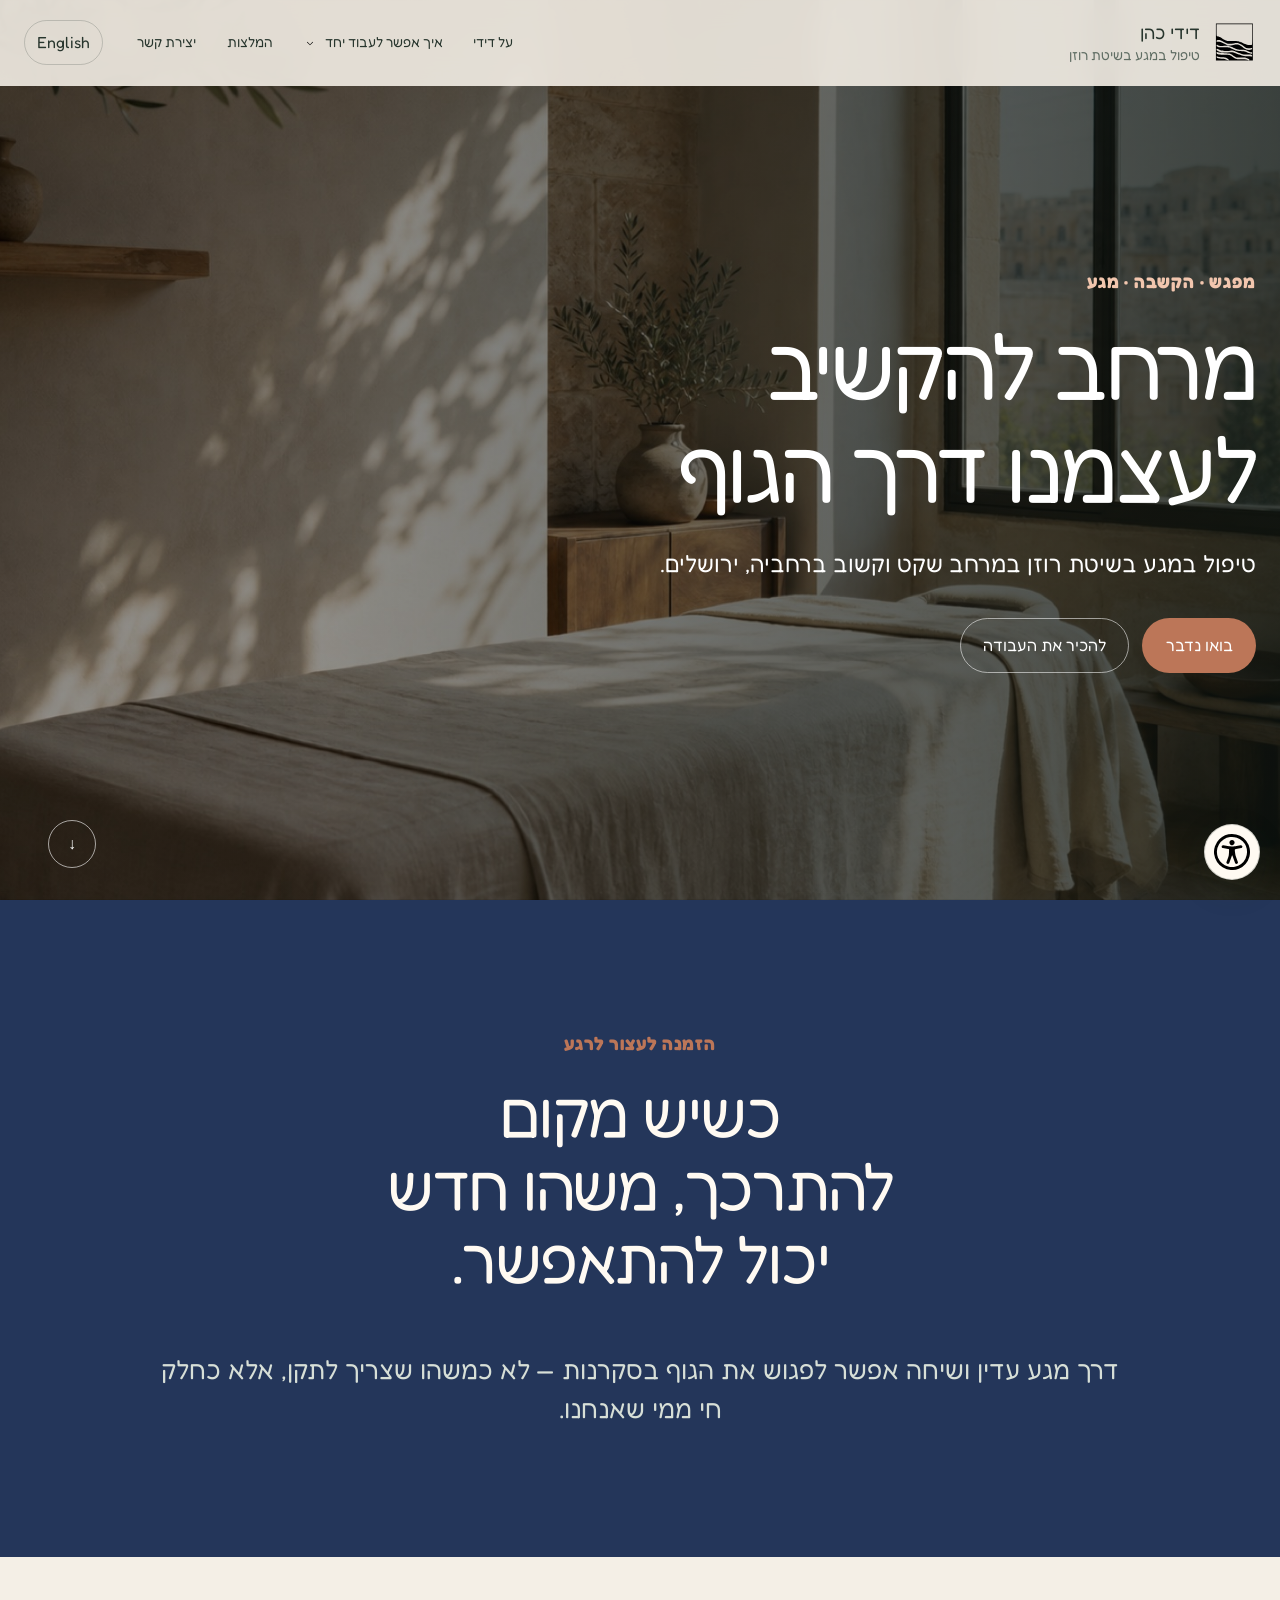
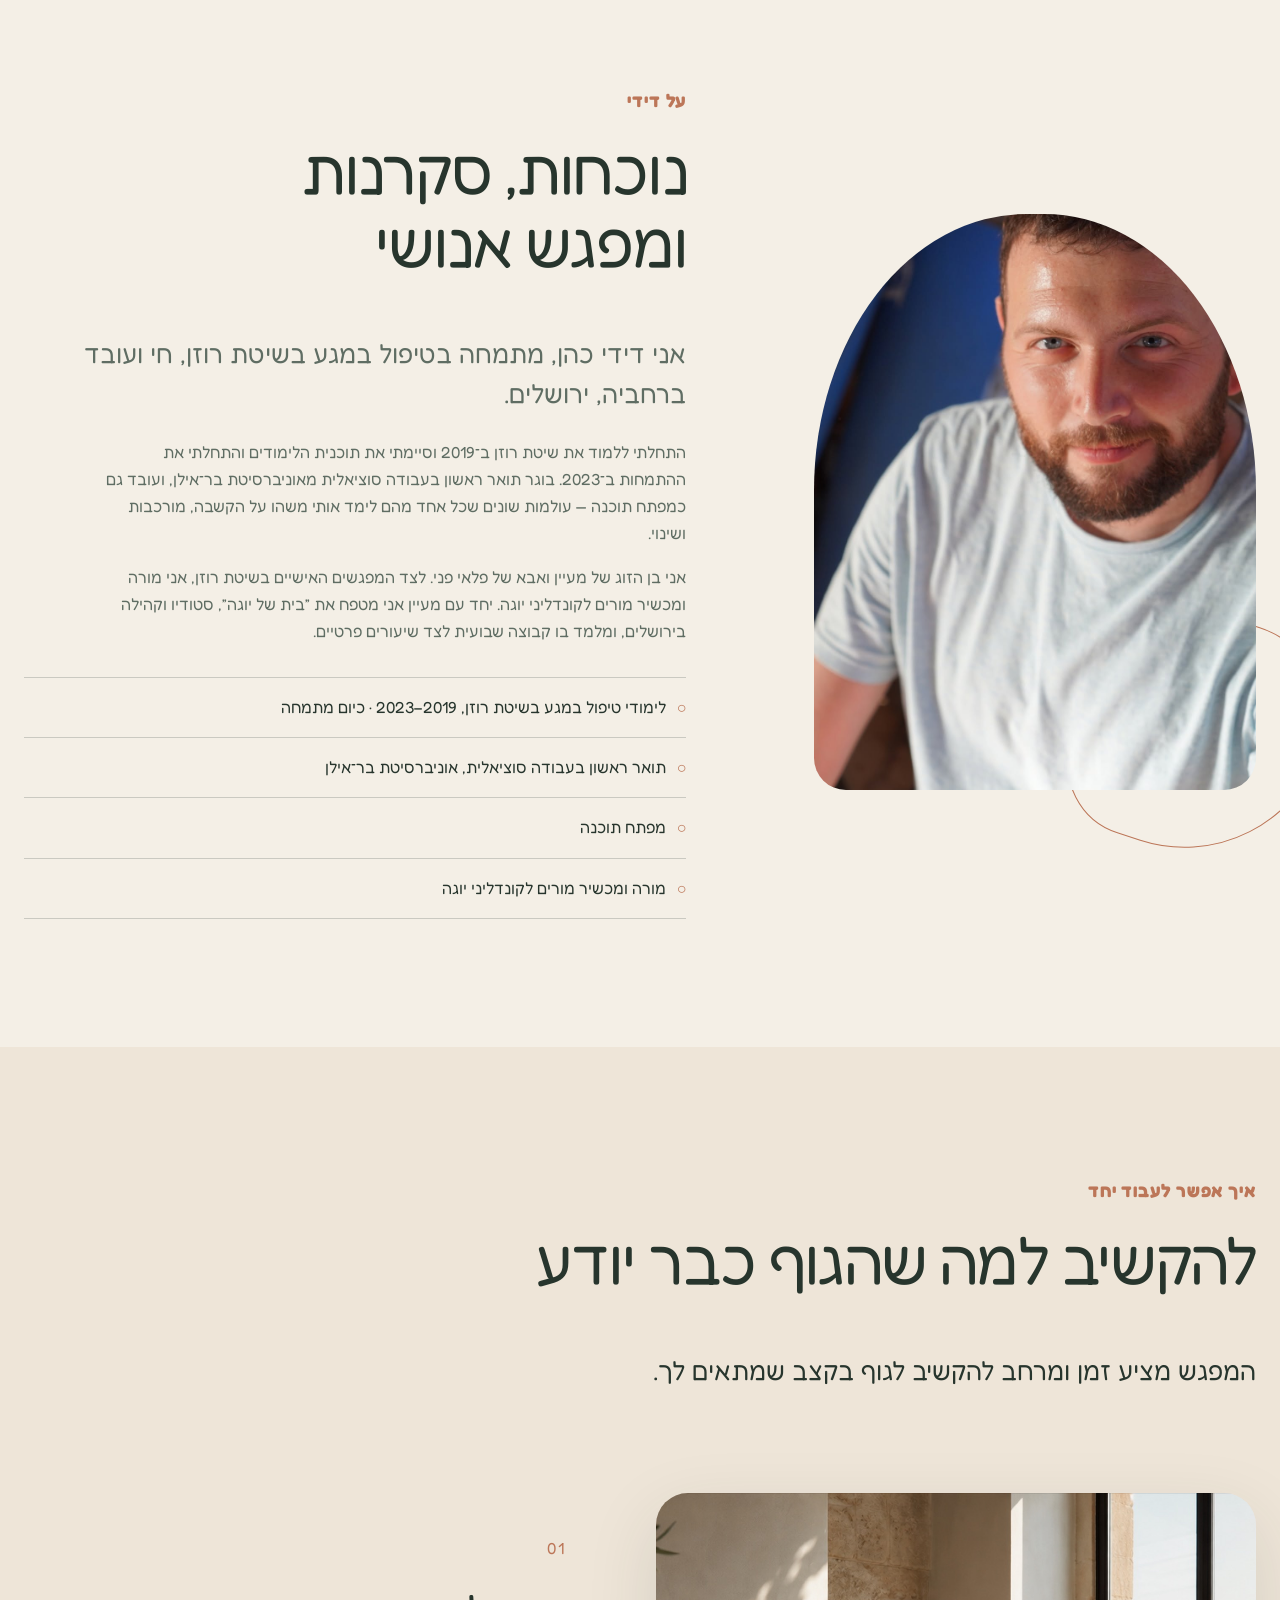
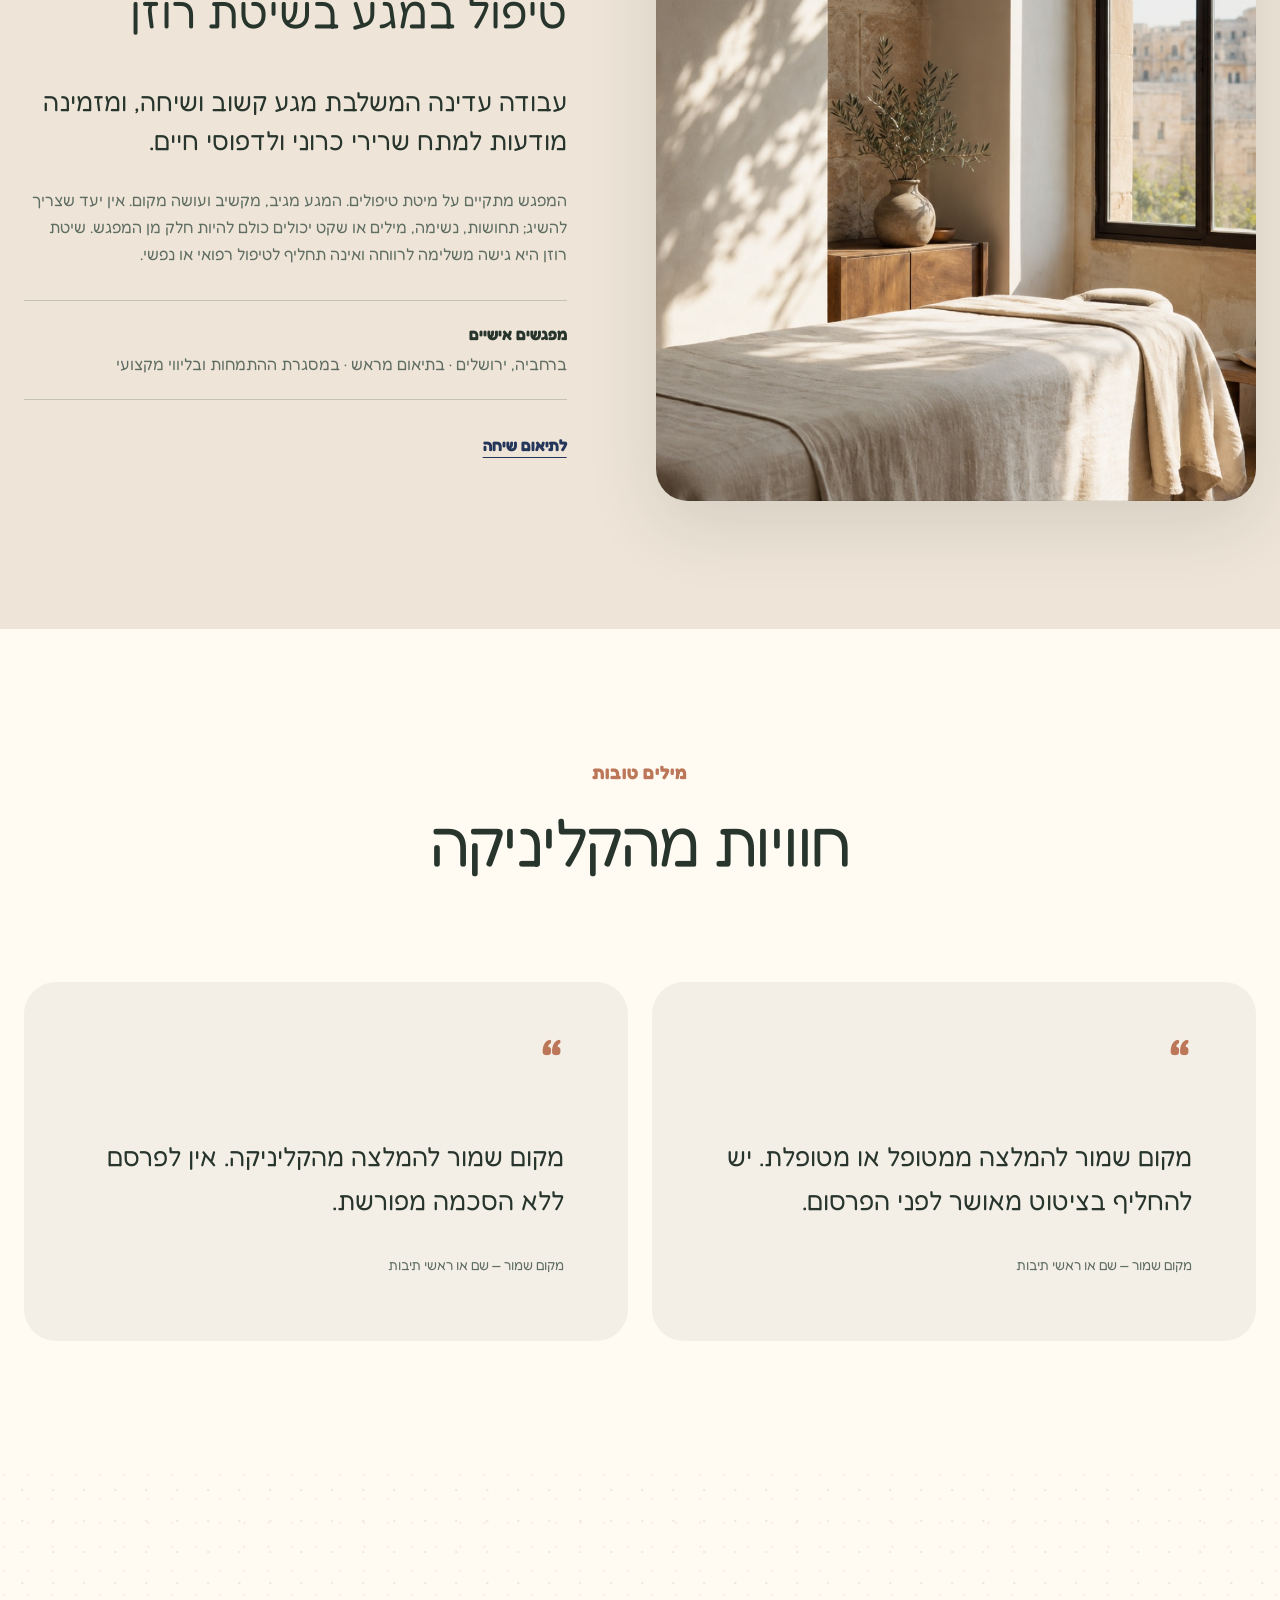
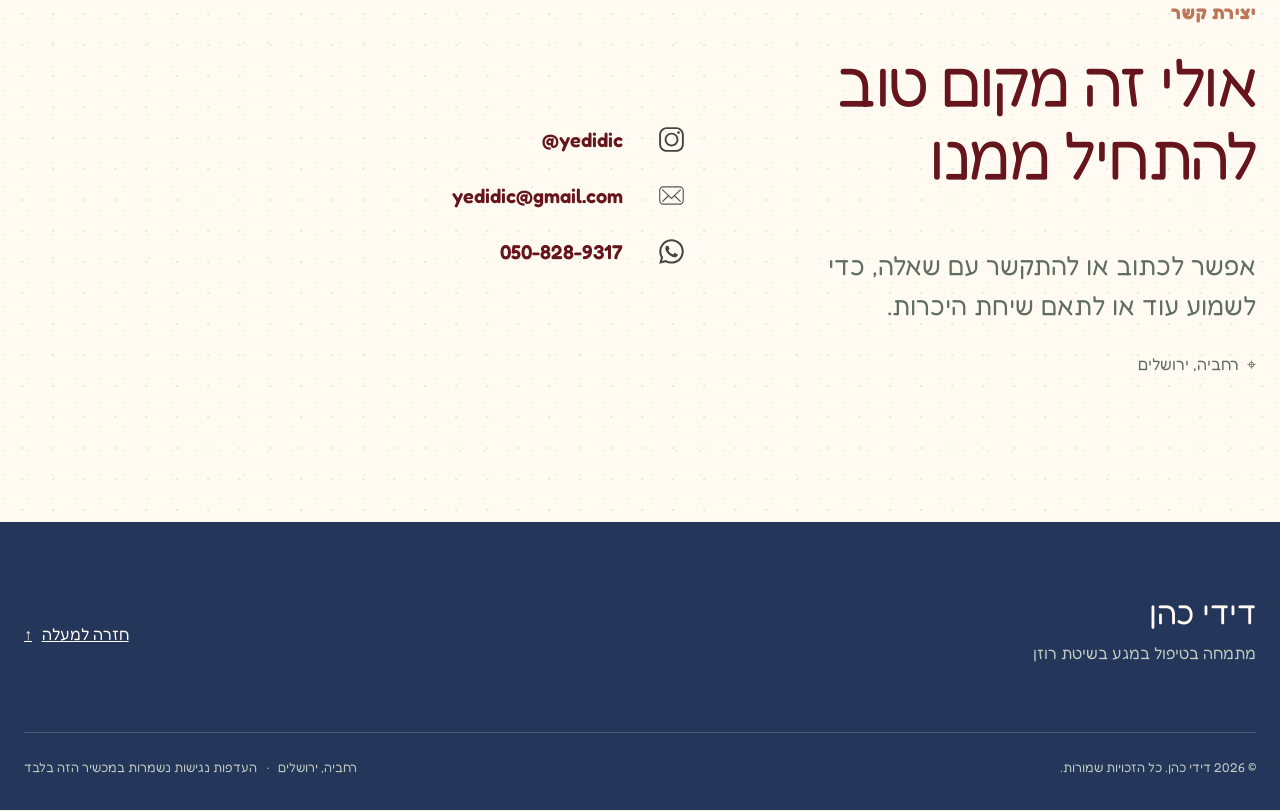
==== commit 04462de7: "Separate Yoga & Rosen" ====
--- a/index.html
+++ b/index.html
@@ -5,10 +5,11 @@
     <meta name="viewport" content="width=device-width, initial-scale=1" />
     <meta name="theme-color" content="#f4efe6" />
     <meta name="robots" content="index, follow, max-image-preview:large" />
+    <meta name="google-site-verification" content="Xt3TMKATFufA8pEi8s3mrRVn4j_SlvSanyYEF9oa1CQ" />
     <meta name="author" content="דידי כהן" />
     <meta
       name="description"
-      content="טיפולים בשיטת רוזן ושיעורי קונדליני יוגה עם דידי כהן ברחביה, ירושלים."
+      content="טיפול במגע בשיטת רוזן עם דידי כהן ברחביה, ירושלים."
     />
     <meta property="og:type" content="website" />
     <meta property="og:site_name" content="דידי כהן" />
@@ -17,7 +18,7 @@
     <meta property="og:url" content="https://didi.yoga-house.co/" />
     <meta
       property="og:title"
-      content="דידי כהן | שיטת רוזן וקונדליני יוגה"
+      content="דידי כהן | טיפול במגע בשיטת רוזן בירושלים"
     />
     <meta
       property="og:description"
@@ -29,7 +30,7 @@
     <meta property="og:image:height" content="1013" />
     <meta property="og:image:alt" content="חדר טיפולים חמים ומואר ובו מיטת טיפולים מכוסה פשתן ואבן ירושלמית" />
     <meta name="twitter:card" content="summary_large_image" />
-    <meta name="twitter:title" content="דידי כהן | שיטת רוזן וקונדליני יוגה" />
+    <meta name="twitter:title" content="דידי כהן | טיפול במגע בשיטת רוזן בירושלים" />
     <meta name="twitter:description" content="מרחב שקט למודעות גופנית, תנועה ומפגש עם עצמך." />
     <meta name="twitter:image" content="https://didi.yoga-house.co/images/hero-room.jpg" />
     <meta name="twitter:image:alt" content="חדר טיפולים חמים ומואר ובו מיטת טיפולים מכוסה פשתן ואבן ירושלמית" />
@@ -55,7 +56,7 @@
       rel="stylesheet"
     />
     <link rel="stylesheet" href="styles.css" />
-    <title>דידי כהן | שיטת רוזן וקונדליני יוגה</title>
+    <title>דידי כהן | טיפול במגע בשיטת רוזן בירושלים</title>
     <script type="application/ld+json" id="structured-data">
       {
         "@context": "https://schema.org",
@@ -63,7 +64,7 @@
         "@id": "https://didi.yoga-house.co/#business",
         "name": "דידי כהן",
         "url": "https://didi.yoga-house.co/",
-        "description": "טיפולים בשיטת רוזן ושיעורי קונדליני יוגה עם דידי כהן ברחביה, ירושלים.",
+        "description": "טיפול במגע בשיטת רוזן עם דידי כהן ברחביה, ירושלים.",
         "image": "https://didi.yoga-house.co/images/hero-room.jpg",
         "logo": "https://didi.yoga-house.co/images/rm-logo.svg",
         "telephone": "+972508289317",
@@ -76,12 +77,12 @@
         },
         "areaServed": "ירושלים",
         "sameAs": ["https://instagram.com/yedidic"],
-        "serviceType": "טיפול במגע בשיטת רוזן ושיעורי קונדליני יוגה"
+        "serviceType": "טיפול במגע בשיטת רוזן"
       }
     </script>
     <script src="script.js" defer></script>
   </head>
-  <body>
+  <body data-page="rosen">
     <a class="skip-link" href="#main" data-i18n="a11y.skip">דילוג לתוכן הראשי</a>
 
     <header class="site-header" id="top">
@@ -95,7 +96,7 @@
           />
           <span class="brand-copy">
             <strong data-i18n="brand.name">דידי כהן</strong>
-            <small data-i18n="brand.role">שיטת רוזן וקונדליני יוגה</small>
+            <small data-i18n="brand.role">טיפול במגע בשיטת רוזן</small>
           </span>
         </a>
 
@@ -132,8 +133,8 @@
               />
             </button>
             <div class="submenu" id="services-menu">
-              <a href="#rosen" data-i18n="nav.rosen">שיטת רוזן</a>
-              <a href="#yoga" data-i18n="nav.yoga">קונדליני יוגה</a>
+              <a href="/#rosen" data-i18n="nav.rosen">שיטת רוזן</a>
+              <a href="/kundalini.html" data-i18n="nav.yoga">קונדליני יוגה</a>
             </div>
           </div>
           <a href="#testimonials" data-i18n="nav.testimonials">המלצות</a>
@@ -170,7 +171,7 @@
           <div class="hero-card reveal">
             <p class="eyebrow" data-i18n="hero.eyebrow">מפגש · הקשבה · מגע</p>
             <h1 id="hero-title" data-i18n="hero.title">מרחב להקשיב לעצמנו דרך הגוף</h1>
-            <p class="hero-intro" data-i18n="hero.intro">טיפול במגע בשיטת רוזן ושיעורי קונדליני יוגה במרחב שקט וקשוב ברחביה, ירושלים.</p>
+            <p class="hero-intro" data-i18n="hero.intro">טיפול במגע בשיטת רוזן במרחב שקט וקשוב ברחביה, ירושלים.</p>
             <div class="button-row">
               <a
                 class="button button-primary"
@@ -198,7 +199,7 @@
         <div class="shell narrow centered reveal">
           <p class="eyebrow" data-i18n="intro.eyebrow">הזמנה לעצור לרגע</p>
           <h2 id="intro-title" data-i18n="intro.title">כשיש מקום להתרכך, משהו חדש יכול להתאפשר.</h2>
-          <p class="lead" data-i18n="intro.body">דרך מגע עדין, שיחה, תנועה ונשימה, אפשר לפגוש את הגוף בסקרנות — לא כמשהו שצריך לתקן, אלא כחלק חי ממי שאנחנו.</p>
+          <p class="lead" data-i18n="intro.body">דרך מגע עדין ושיחה אפשר לפגוש את הגוף בסקרנות — לא כמשהו שצריך לתקן, אלא כחלק חי ממי שאנחנו.</p>
         </div>
       </section>
 
@@ -217,9 +218,9 @@
           <div class="about-copy reveal">
             <p class="eyebrow" data-i18n="about.eyebrow">על דידי</p>
             <h2 id="about-title" data-i18n="about.title">נוכחות, סקרנות ומפגש אנושי</h2>
-            <p class="lead" data-i18n="about.lead">אני דידי כהן, מתמחה בטיפול במגע בשיטת רוזן, מורה ומכשיר מורים לקונדליני יוגה, חי ועובד ברחביה, ירושלים.</p>
-            <p data-i18n="about.body1">התחלתי ללמוד את שיטת רוזן ב־2019 וסיימתי את תוכנית הלימודים ב־2023. יש לי גם תואר ראשון בעבודה סוציאלית מאוניברסיטת בר־אילן, ואני עובד כמהנדס תוכנה — עולמות שונים שכל אחד מהם לימד אותי משהו על הקשבה, מורכבות ושינוי.</p>
-            <p data-i18n="about.body2">אני בן הזוג של מעיין ואבא של פלאי פני. יחד אנחנו מטפחים את ״בית של יוגה״, סטודיו וקהילה בירושלים. אני מלמד קבוצת קונדליני יוגה שבועית ומציע שיעורים פרטיים לצד מפגשים אישיים בשיטת רוזן.</p>
+            <p class="lead" data-i18n="about.lead">אני דידי כהן, מתמחה בטיפול במגע בשיטת רוזן, חי ועובד ברחביה, ירושלים.</p>
+            <p data-i18n="about.body1">התחלתי ללמוד את שיטת רוזן ב־2019 וסיימתי את תוכנית הלימודים והתחלתי את ההתמחות ב־2023. בוגר תואר ראשון בעבודה סוציאלית מאוניברסיטת בר־אילן, ועובד גם כמפתח תוכנה — עולמות שונים שכל אחד מהם לימד אותי משהו על הקשבה, מורכבות ושינוי.</p>
+            <p data-i18n="about.body2">אני בן הזוג של מעיין ואבא של פלאי פני. לצד המפגשים האישיים בשיטת רוזן, אני מורה ומכשיר מורים לקונדליני יוגה. יחד עם מעיין אני מטפח את ״בית של יוגה״, סטודיו וקהילה בירושלים, ומלמד בו קבוצה שבועית לצד שיעורים פרטיים.</p>
             <ul
               class="credentials"
               aria-label="הכשרה ורקע מקצועי"
@@ -227,7 +228,8 @@
             >
               <li data-i18n="about.credential1">לימודי טיפול במגע בשיטת רוזן, 2019–2023 · כיום מתמחה</li>
               <li data-i18n="about.credential2">תואר ראשון בעבודה סוציאלית, אוניברסיטת בר־אילן</li>
-              <li data-i18n="about.credential3">מורה ומכשיר מורים לקונדליני יוגה</li>
+              <li data-i18n="about.credential3">מפתח תוכנה</li>
+              <li data-i18n="about.credential4">מורה ומכשיר מורים לקונדליני יוגה</li>
             </ul>
           </div>
         </div>
@@ -241,8 +243,8 @@
         <div class="shell">
           <header class="section-heading reveal">
             <p class="eyebrow" data-i18n="services.eyebrow">איך אפשר לעבוד יחד</p>
-            <h2 id="services-title" data-i18n="services.title">שתי דרכים להתקרב אל עצמנו</h2>
-            <p class="lead" data-i18n="services.intro">לכל דרך יש שפה וקצב משלה. אפשר להתחיל ממה שמרגיש נכון עבורך עכשיו.</p>
+            <h2 id="services-title" data-i18n="services.title">להקשיב למה שהגוף כבר יודע</h2>
+            <p class="lead" data-i18n="services.intro">המפגש מציע זמן ומרחב להקשיב לגוף בקצב שמתאים לך.</p>
           </header>
 
           <article class="service-row reveal" id="rosen">
@@ -269,29 +271,6 @@
             </div>
           </article>
 
-          <article class="service-row service-row-reverse reveal" id="yoga">
-            <div class="service-image">
-              <img
-                src="images/yoga-studio.jpg"
-                alt="סטודיו ירושלמי חמים ובו מזרנים מסודרים לקבוצה קטנה"
-                data-i18n-alt="images.yogaAlt"
-                loading="lazy"
-              />
-            </div>
-            <div class="service-copy">
-              <span class="service-number" aria-hidden="true">02</span>
-              <h3 data-i18n="services.yoga.title">קונדליני יוגה</h3>
-              <p class="lead" data-i18n="services.yoga.lead">תרגול המשלב תנועה, נשימה, תשומת לב ומנוחה, ומותאם לאנשים שנמצאים בחדר.</p>
-              <p data-i18n="services.yoga.body">השיעורים מציעים זמן מובנה לנוע, לנשום ולשים לב. אין צורך בניסיון קודם או בגמישות מסוימת. אני מלמד קבוצה שבועית בבית של יוגה ומציע מפגשים פרטיים שאפשר להתאים לקצב ולצרכים שלך.</p>
-              <div class="session-note">
-                <strong data-i18n="services.yoga.noteTitle">תרגול קבוצתי ופרטי</strong>
-                <span data-i18n="services.yoga.note">קבוצה שבועית · שיעורים פרטיים בתיאום · ירושלים</span>
-              </div>
-              <a class="text-link" href="#contact">
-                <span data-i18n="services.cta">לתיאום שיחה</span>
-              </a>
-            </div>
-          </article>
         </div>
       </section>
 
@@ -303,19 +282,19 @@
         <div class="shell">
           <header class="section-heading centered reveal">
             <p class="eyebrow" data-i18n="testimonials.eyebrow">מילים טובות</p>
-            <h2 id="testimonials-title" data-i18n="testimonials.title">חוויות מהסטודיו והקליניקה</h2>
-            <p data-i18n="testimonials.placeholderNote"></p>
+            <h2 id="testimonials-title" data-i18n="testimonials.rosen.title">חוויות מהקליניקה</h2>
+            <p data-i18n="testimonials.rosen.placeholderNote"></p>
           </header>
           <div class="quote-grid">
             <figure class="quote-card reveal">
               <span class="quote-mark" aria-hidden="true">“</span>
-              <blockquote data-i18n="testimonials.card1.quote">מקום שמור להמלצת לקוח או לקוחה. יש להחליף בציטוט מאושר לפני הפרסום.</blockquote>
-              <figcaption data-i18n="testimonials.card1.author">מקום שמור — שם או ראשי תיבות</figcaption>
+              <blockquote data-i18n="testimonials.rosen.card1.quote">מקום שמור להמלצה ממטופל או מטופלת. יש להחליף בציטוט מאושר לפני הפרסום.</blockquote>
+              <figcaption data-i18n="testimonials.rosen.card1.author">מקום שמור — שם או ראשי תיבות</figcaption>
             </figure>
             <figure class="quote-card reveal">
               <span class="quote-mark" aria-hidden="true">“</span>
-              <blockquote data-i18n="testimonials.card2.quote">מקום שמור להמלצת לקוח או לקוחה. אין לפרסם ללא הסכמה מפורשת.</blockquote>
-              <figcaption data-i18n="testimonials.card2.author">מקום שמור — שם או ראשי תיבות</figcaption>
+              <blockquote data-i18n="testimonials.rosen.card2.quote">מקום שמור להמלצה מהקליניקה. אין לפרסם ללא הסכמה מפורשת.</blockquote>
+              <figcaption data-i18n="testimonials.rosen.card2.author">מקום שמור — שם או ראשי תיבות</figcaption>
             </figure>
           </div>
         </div>
@@ -330,7 +309,7 @@
           <div class="contact-copy reveal">
             <p class="eyebrow" data-i18n="contact.eyebrow">יצירת קשר</p>
             <h2 id="contact-title" data-i18n="contact.title">אולי זה מקום טוב להתחיל ממנו</h2>
-            <p class="lead" data-i18n="contact.body">אפשר לכתוב או להתקשר עם שאלה, כדי לשמוע עוד או לתאם שיחת היכרות. בלי התחייבות ובלי צורך לדעת בדיוק מה מחפשים.</p>
+            <p class="lead" data-i18n="contact.body">אפשר לכתוב או להתקשר עם שאלה, כדי לשמוע עוד או לתאם שיחת היכרות.</p>
             <p class="location">
               <span aria-hidden="true">⌖</span
               ><span data-i18n="contact.location">רחביה, ירושלים</span>
@@ -385,7 +364,7 @@
       <div class="shell footer-main">
         <div>
           <strong data-i18n="brand.name">דידי כהן</strong>
-          <p data-i18n="footer.status">מתמחה בטיפול במגע בשיטת רוזן · מורה לקונדליני יוגה</p>
+          <p data-i18n="footer.status">מתמחה בטיפול במגע בשיטת רוזן</p>
         </div>
         <a href="#top" class="back-top"
           ><span data-i18n="footer.backTop">חזרה למעלה</span><span aria-hidden="true">↑</span></a
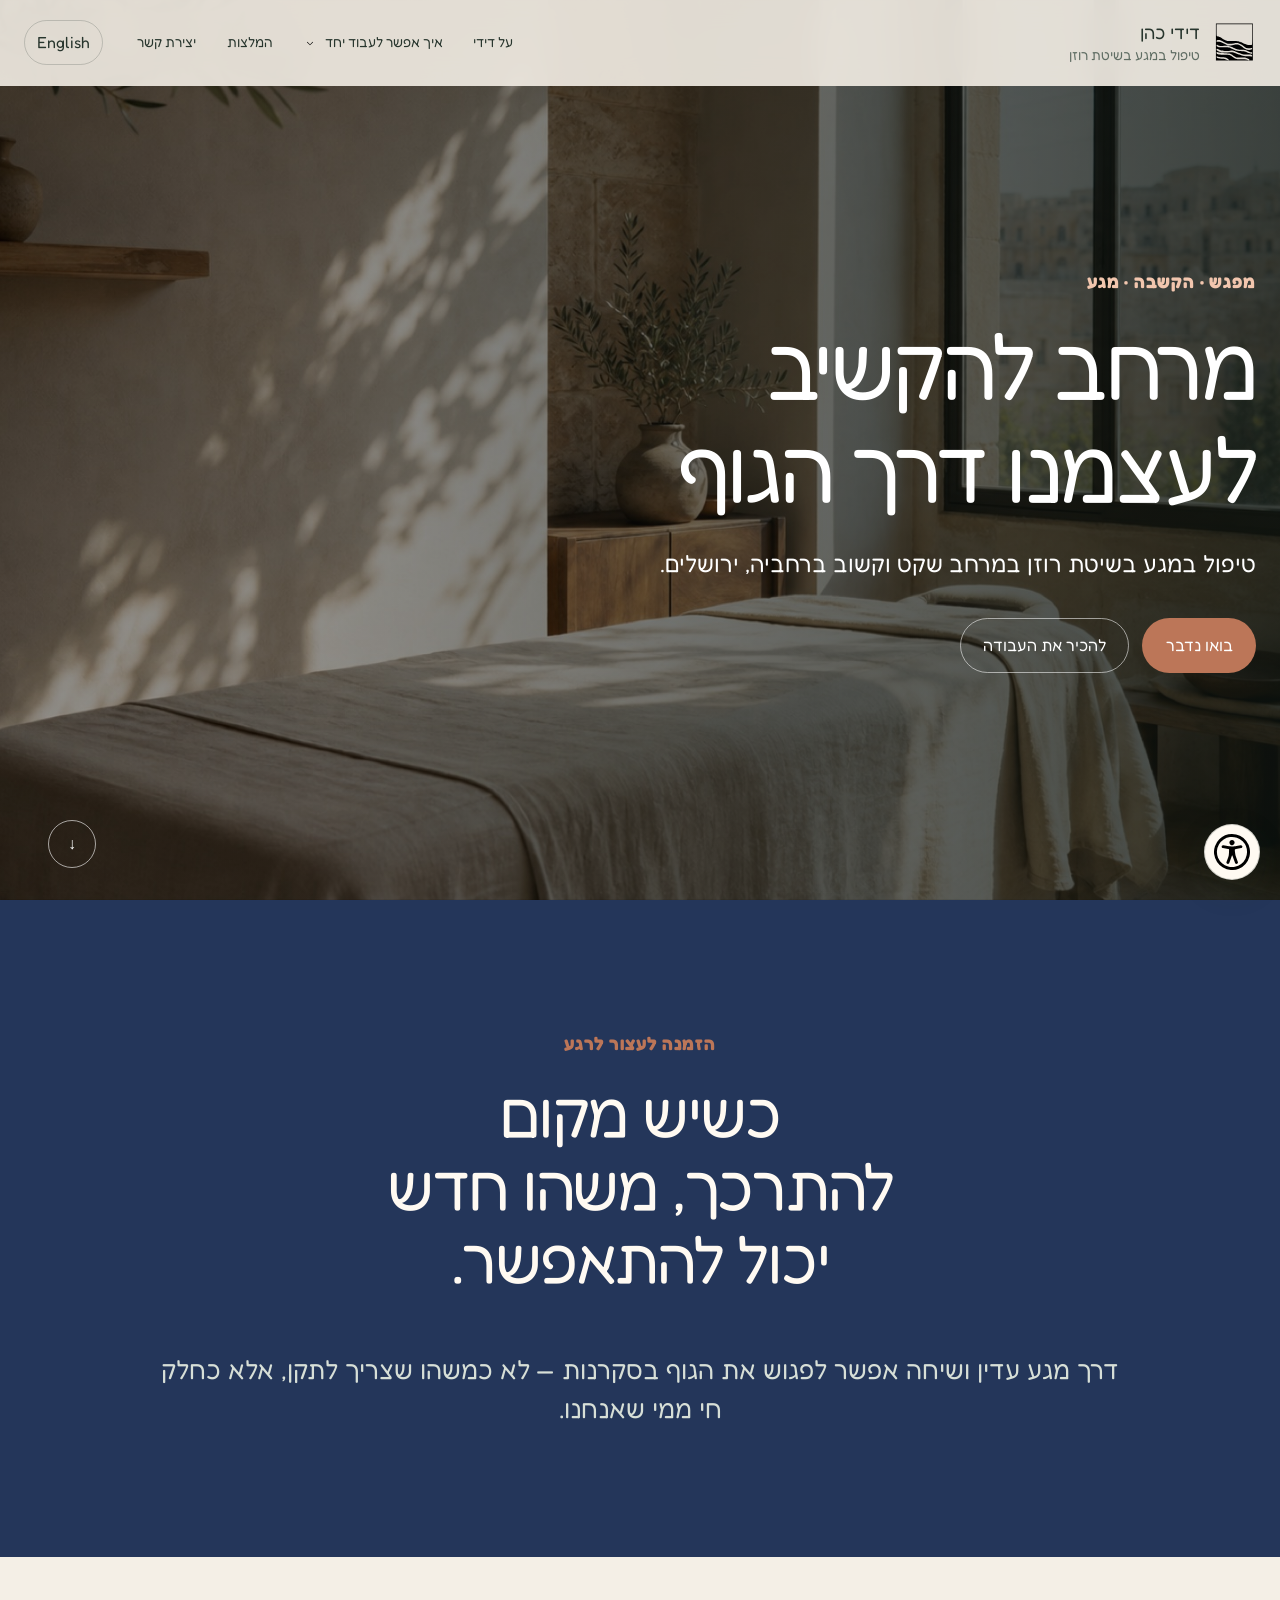
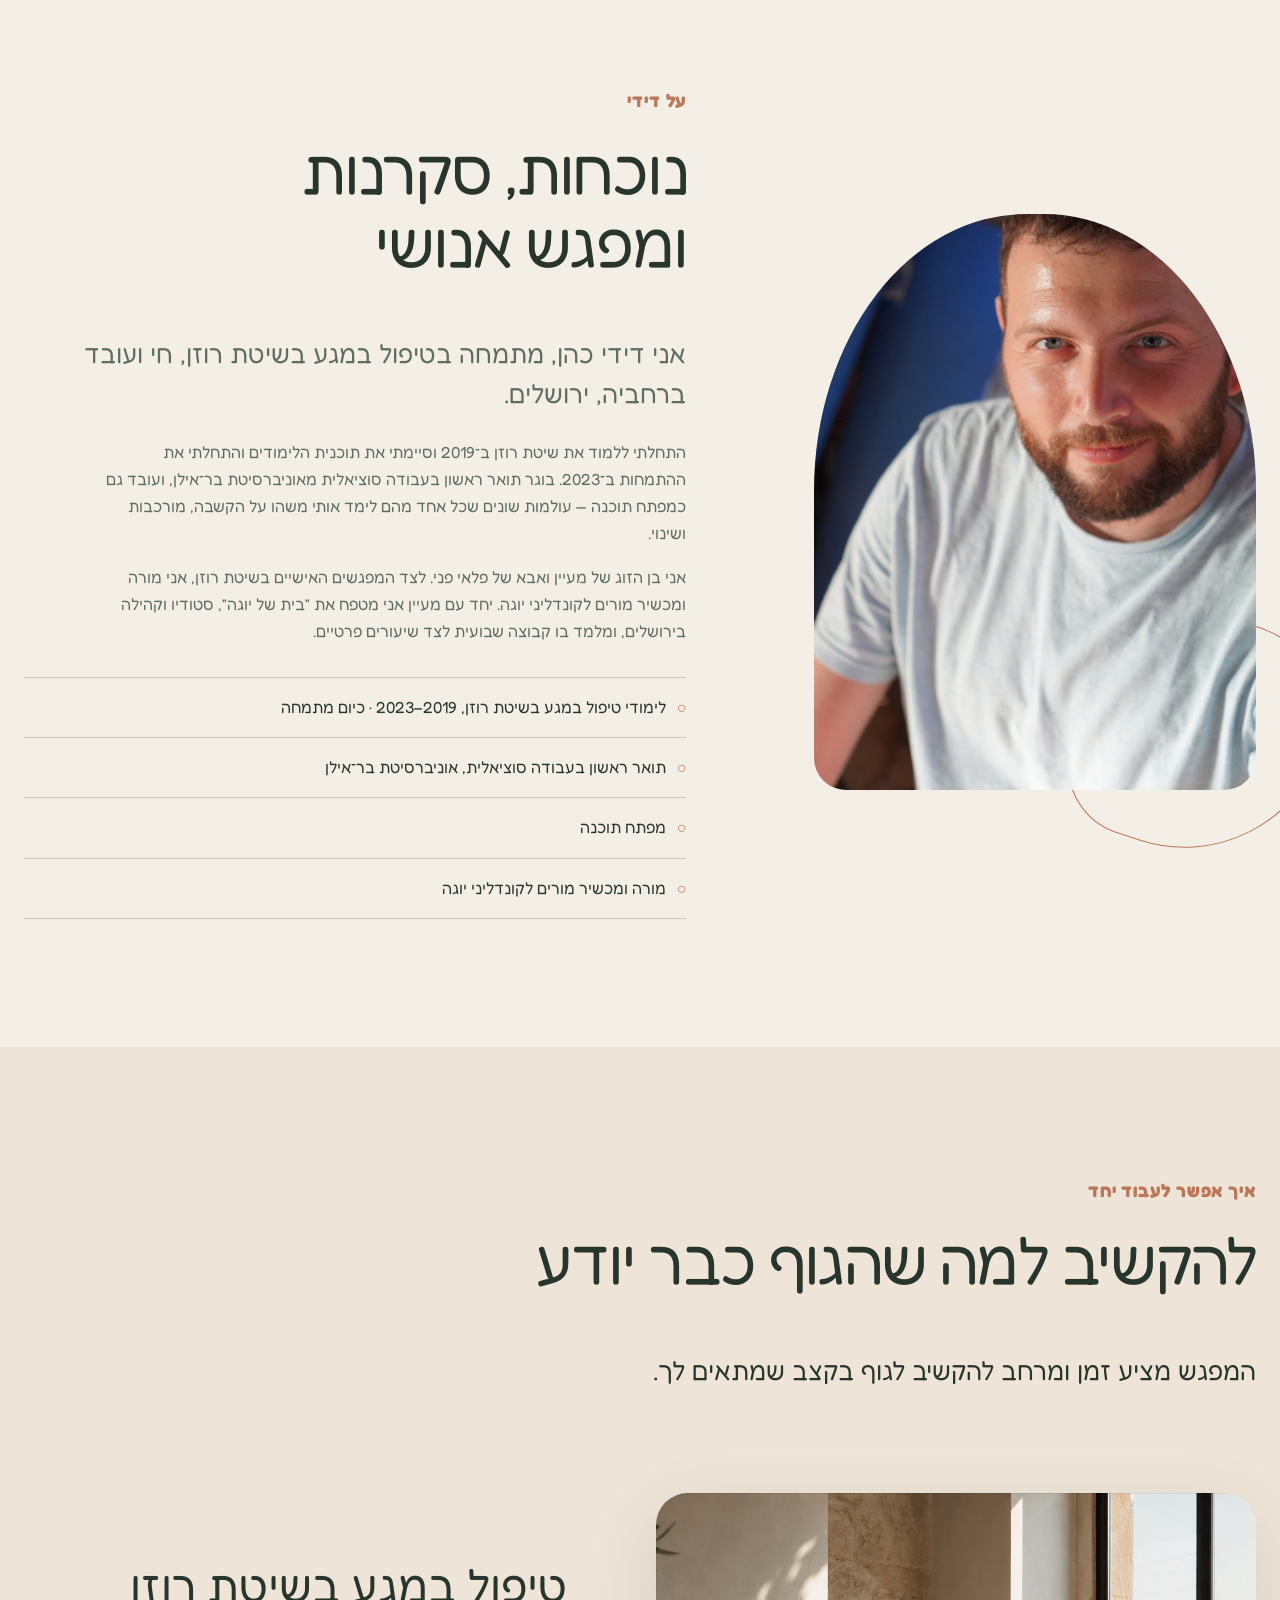
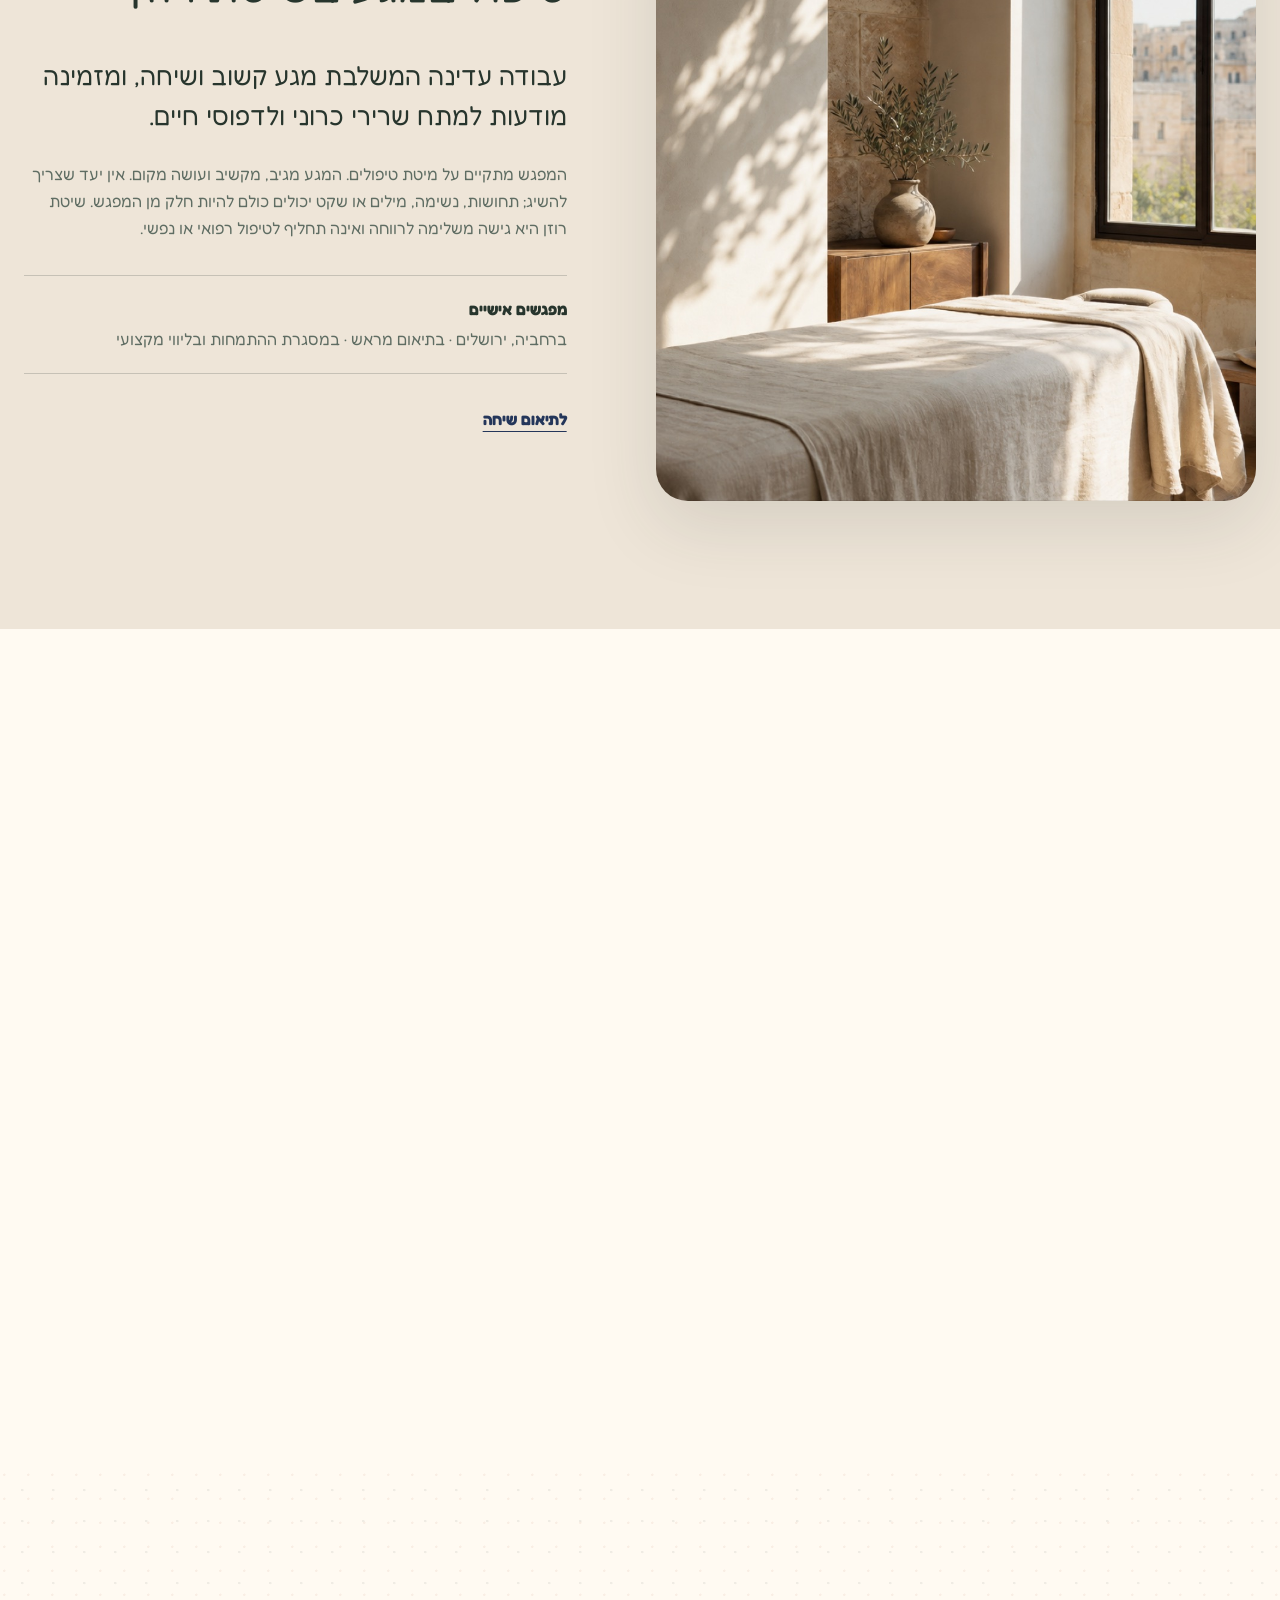
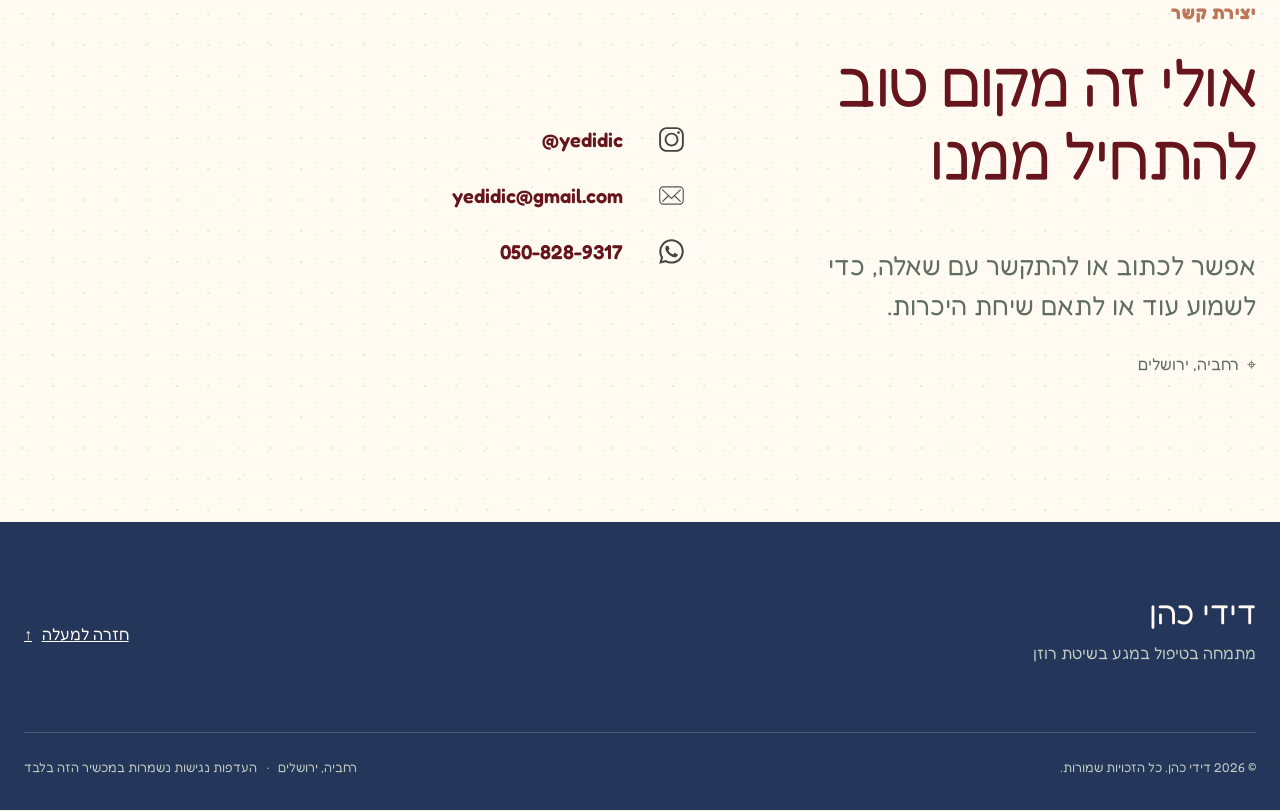
==== commit f8f68e6d: "Remove service number display from Rosen and Kundalini sections for cleaner layout" ====
--- a/index.html
+++ b/index.html
@@ -257,7 +257,6 @@
               />
             </div>
             <div class="service-copy">
-              <span class="service-number" aria-hidden="true">01</span>
               <h3 data-i18n="services.rosen.title">טיפול במגע בשיטת רוזן</h3>
               <p class="lead" data-i18n="services.rosen.lead">עבודה עדינה המשלבת מגע קשוב ושיחה, ומזמינה מודעות למתח שרירי כרוני ולדפוסי חיים.</p>
               <p data-i18n="services.rosen.body">המפגש מתקיים על מיטת טיפולים. המגע מגיב, מקשיב ועושה מקום. אין יעד שצריך להשיג; תחושות, נשימה, מילים או שקט יכולים כולם להיות חלק מן המפגש. שיטת רוזן היא גישה משלימה לרווחה ואינה תחליף לטיפול רפואי או נפשי.</p>
--- a/styles.css
+++ b/styles.css
@@ -501,13 +501,6 @@
 }
 .rosen-image img {
   object-position: 62% center;
-}
-.service-number {
-  display: inline-block;
-  margin-bottom: 1.5rem;
-  color: var(--clay);
-  font-size: 1rem;
-  letter-spacing: 0.15em;
 }
 .service-copy > p {
   color: var(--ink-soft);
